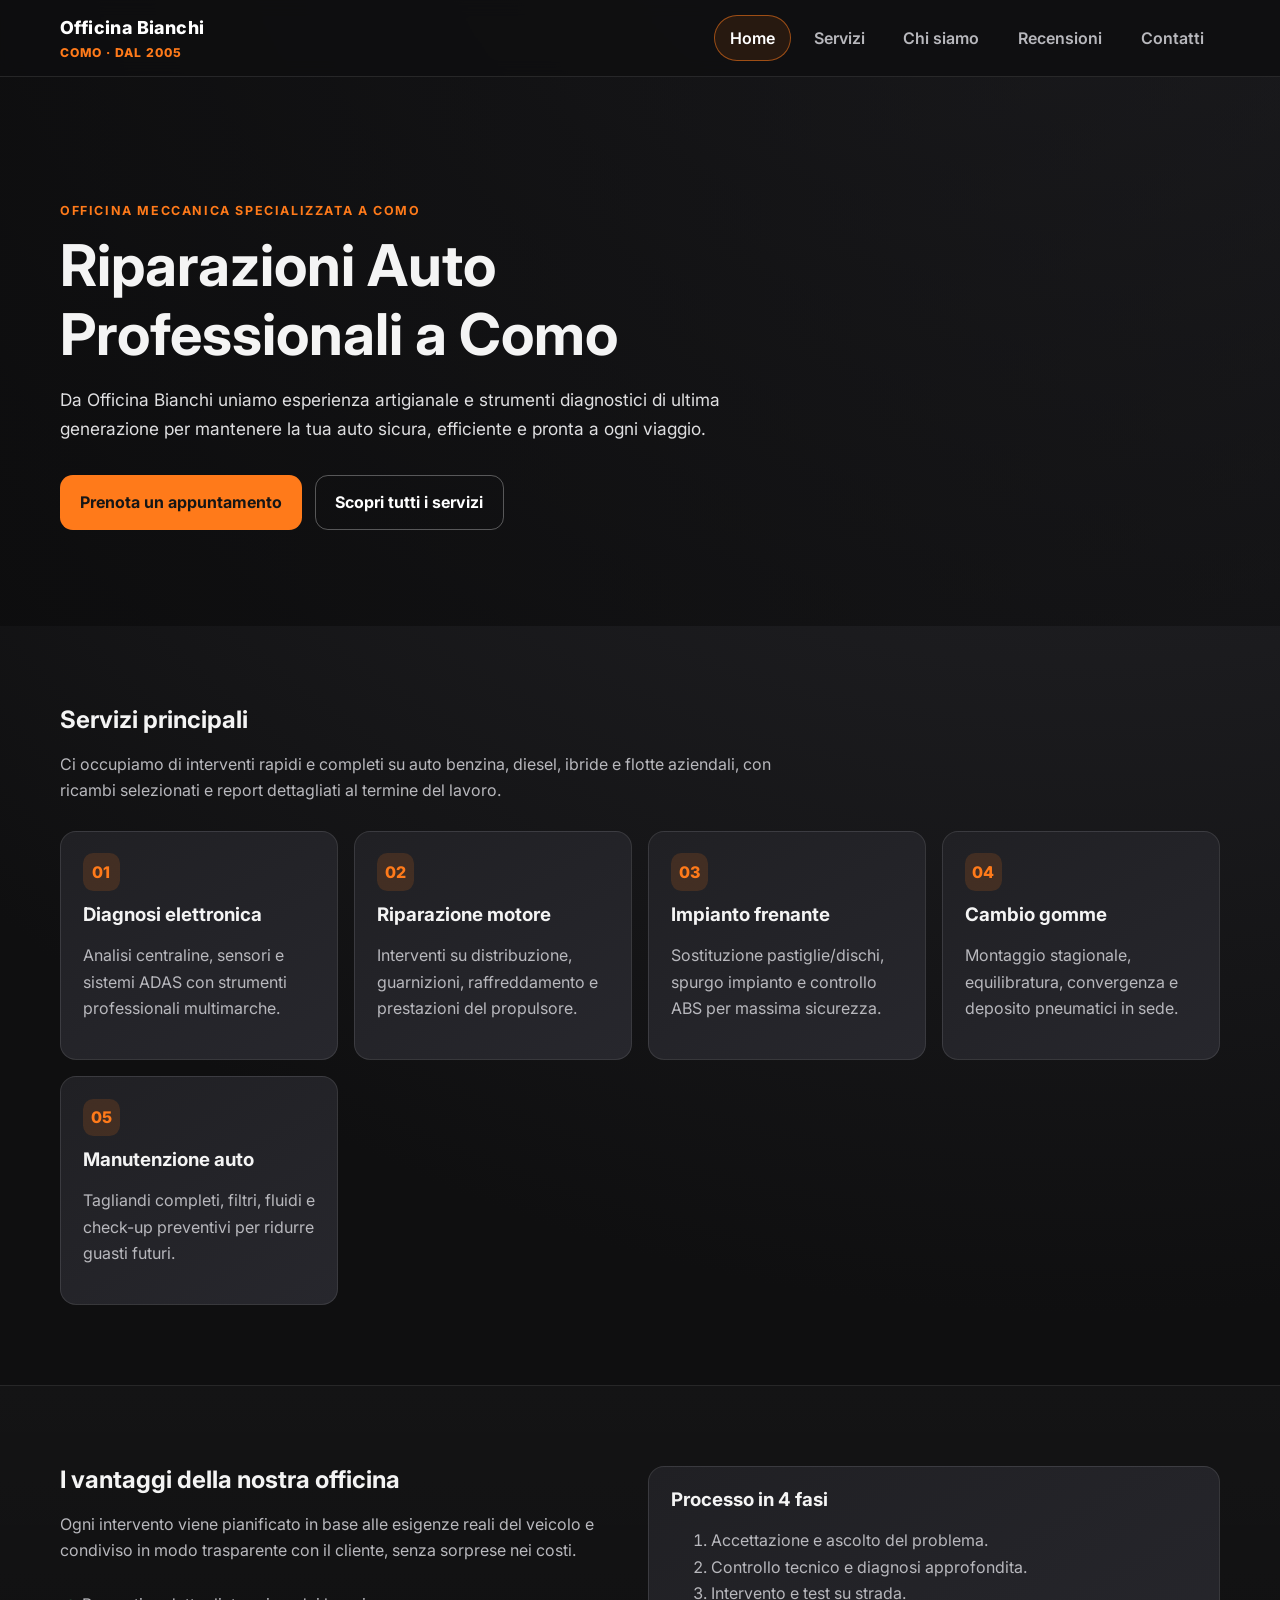
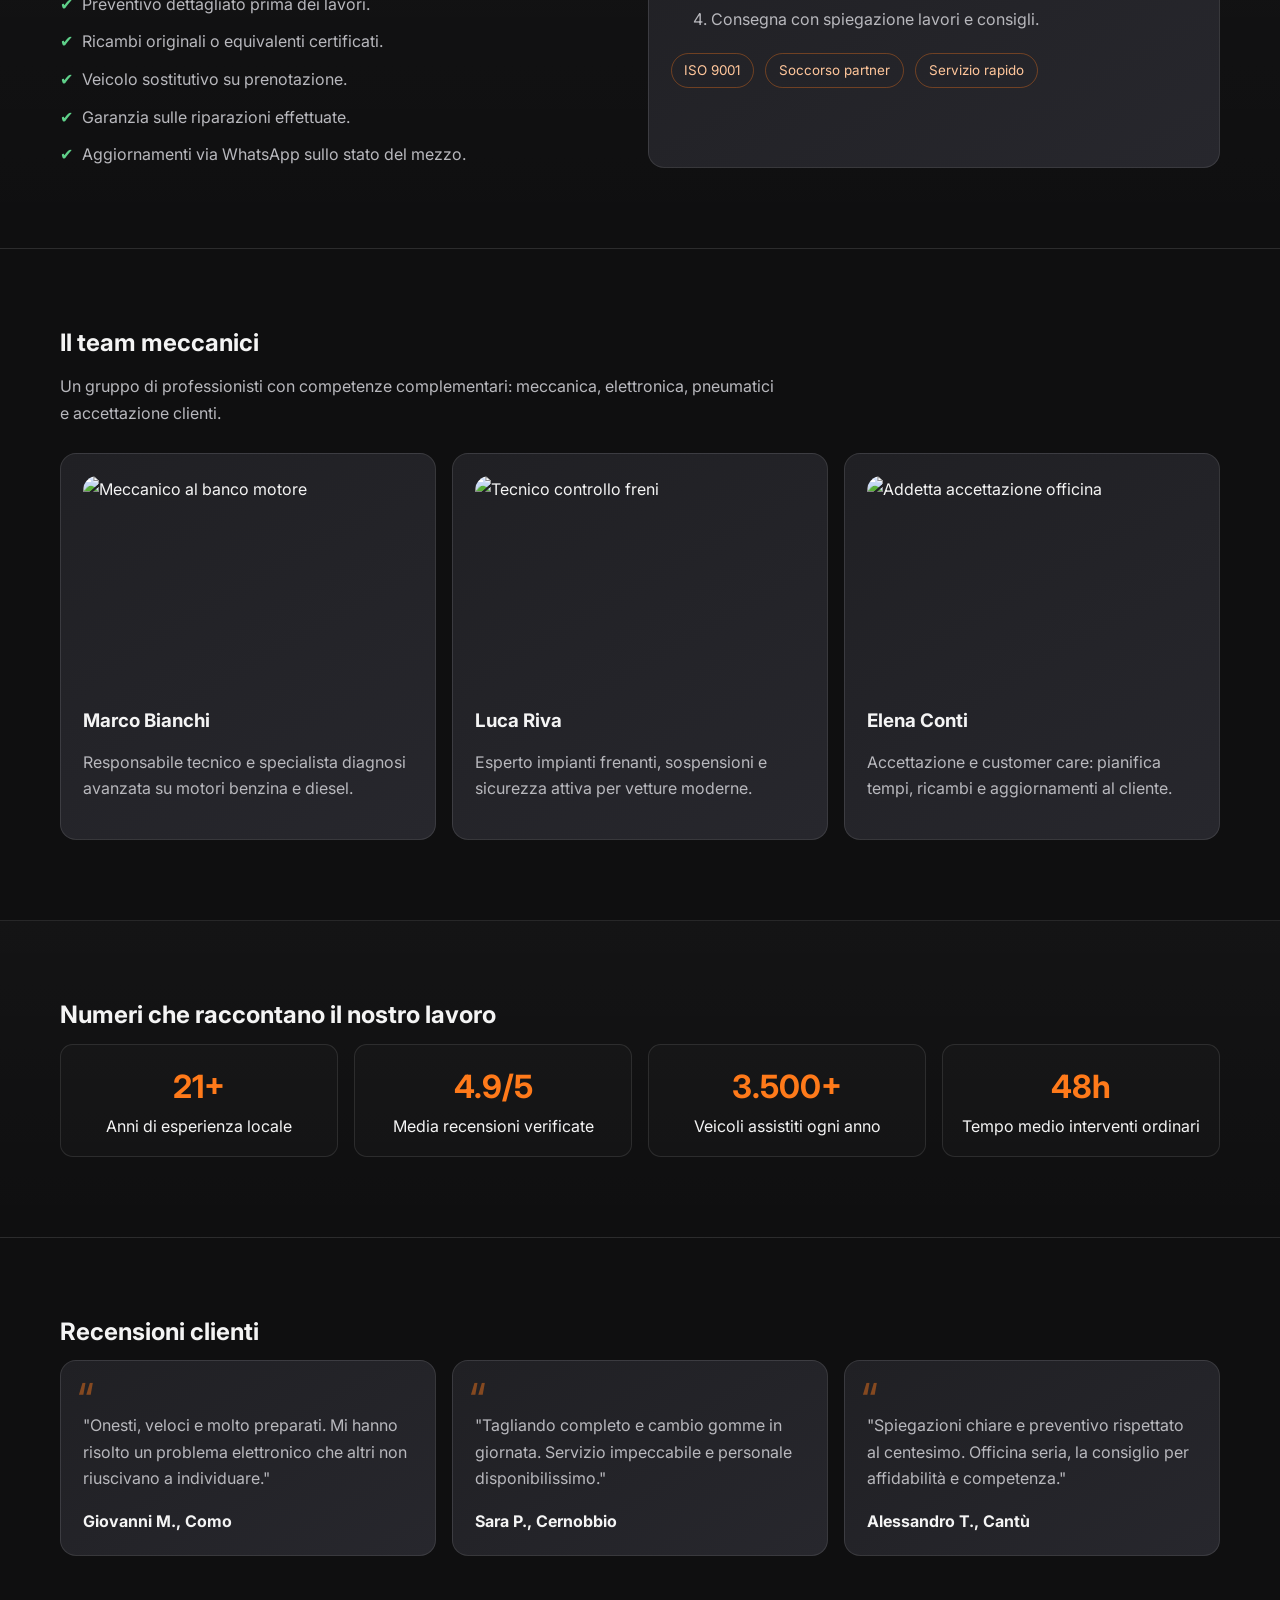
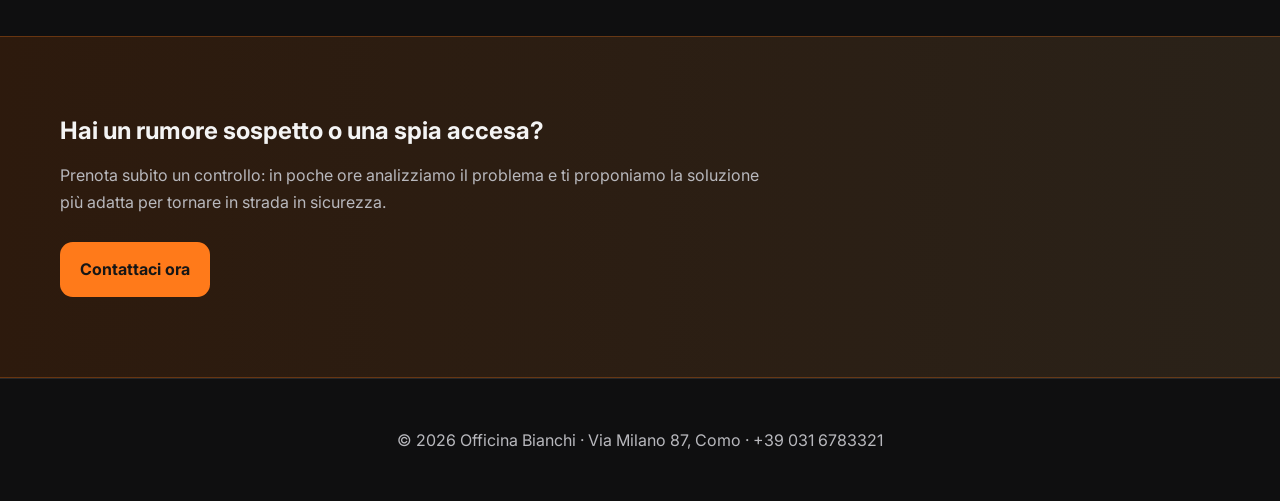
==== index.html @ da164c71 "Create complete multi-page website for Officina Bianchi" ====
<!doctype html>
<html lang="it">
  <head>
    <meta charset="UTF-8" />
    <meta name="viewport" content="width=device-width, initial-scale=1.0" />
    <title>Officina Bianchi | Riparazioni Auto Professionali a Como</title>
    <meta
      name="description"
      content="Officina Bianchi a Como: diagnosi elettronica, riparazione motore, impianto frenante, cambio gomme e manutenzione completa per la tua auto."
    />
    <link rel="preconnect" href="https://fonts.googleapis.com" />
    <link rel="preconnect" href="https://fonts.gstatic.com" crossorigin />
    <link
      href="https://fonts.googleapis.com/css2?family=Inter:wght@400;500;600;700;800&display=swap"
      rel="stylesheet"
    />
    <link rel="stylesheet" href="styles.css" />
  </head>
  <body>
    <header class="topbar">
      <div class="container nav">
        <a class="brand" href="index.html">Officina Bianchi <small>Como · Dal 2005</small></a>
        <button class="nav-toggle" aria-label="Apri menu" aria-expanded="false">☰</button>
        <nav class="nav-links" aria-label="Navigazione principale">
          <a class="active" href="index.html">Home</a>
          <a href="servizi.html">Servizi</a>
          <a href="chi-siamo.html">Chi siamo</a>
          <a href="recensioni.html">Recensioni</a>
          <a href="contatti.html">Contatti</a>
        </nav>
      </div>
    </header>

    <main>
      <section class="hero">
        <div class="container">
          <p class="eyebrow">Officina meccanica specializzata a Como</p>
          <h1>Riparazioni Auto Professionali a Como</h1>
          <p class="lead">
            Da Officina Bianchi uniamo esperienza artigianale e strumenti diagnostici di ultima
            generazione per mantenere la tua auto sicura, efficiente e pronta a ogni viaggio.
          </p>
          <div class="button-group">
            <a class="btn btn-primary" href="contatti.html">Prenota un appuntamento</a>
            <a class="btn btn-outline" href="servizi.html">Scopri tutti i servizi</a>
          </div>
        </div>
      </section>

      <section class="section container">
        <h2>Servizi principali</h2>
        <p class="section-intro">
          Ci occupiamo di interventi rapidi e completi su auto benzina, diesel, ibride e flotte
          aziendali, con ricambi selezionati e report dettagliati al termine del lavoro.
        </p>
        <div class="grid services-grid">
          <article class="card">
            <span class="icon">01</span>
            <h3>Diagnosi elettronica</h3>
            <p>Analisi centraline, sensori e sistemi ADAS con strumenti professionali multimarche.</p>
          </article>
          <article class="card">
            <span class="icon">02</span>
            <h3>Riparazione motore</h3>
            <p>Interventi su distribuzione, guarnizioni, raffreddamento e prestazioni del propulsore.</p>
          </article>
          <article class="card">
            <span class="icon">03</span>
            <h3>Impianto frenante</h3>
            <p>Sostituzione pastiglie/dischi, spurgo impianto e controllo ABS per massima sicurezza.</p>
          </article>
          <article class="card">
            <span class="icon">04</span>
            <h3>Cambio gomme</h3>
            <p>Montaggio stagionale, equilibratura, convergenza e deposito pneumatici in sede.</p>
          </article>
          <article class="card">
            <span class="icon">05</span>
            <h3>Manutenzione auto</h3>
            <p>Tagliandi completi, filtri, fluidi e check-up preventivi per ridurre guasti futuri.</p>
          </article>
        </div>
      </section>

      <section class="section alt">
        <div class="container grid benefits">
          <div>
            <h2>I vantaggi della nostra officina</h2>
            <p class="section-intro">
              Ogni intervento viene pianificato in base alle esigenze reali del veicolo e condiviso
              in modo trasparente con il cliente, senza sorprese nei costi.
            </p>
            <ul class="list-check">
              <li>Preventivo dettagliato prima dei lavori.</li>
              <li>Ricambi originali o equivalenti certificati.</li>
              <li>Veicolo sostitutivo su prenotazione.</li>
              <li>Garanzia sulle riparazioni effettuate.</li>
              <li>Aggiornamenti via WhatsApp sullo stato del mezzo.</li>
            </ul>
          </div>
          <article class="card">
            <h3>Processo in 4 fasi</h3>
            <ol>
              <li>Accettazione e ascolto del problema.</li>
              <li>Controllo tecnico e diagnosi approfondita.</li>
              <li>Intervento e test su strada.</li>
              <li>Consegna con spiegazione lavori e consigli.</li>
            </ol>
            <div class="badge-row">
              <span class="badge">ISO 9001</span>
              <span class="badge">Soccorso partner</span>
              <span class="badge">Servizio rapido</span>
            </div>
          </article>
        </div>
      </section>

      <section class="section container">
        <h2>Il team meccanici</h2>
        <p class="section-intro">
          Un gruppo di professionisti con competenze complementari: meccanica, elettronica,
          pneumatici e accettazione clienti.
        </p>
        <div class="grid team">
          <article class="card">
            <img src="https://images.unsplash.com/photo-1625047509168-a7026f36de04?auto=format&fit=crop&w=900&q=80" alt="Meccanico al banco motore" />
            <h3>Marco Bianchi</h3>
            <p>Responsabile tecnico e specialista diagnosi avanzata su motori benzina e diesel.</p>
          </article>
          <article class="card">
            <img src="https://images.unsplash.com/photo-1619642751034-765dfdf7c58e?auto=format&fit=crop&w=900&q=80" alt="Tecnico controllo freni" />
            <h3>Luca Riva</h3>
            <p>Esperto impianti frenanti, sospensioni e sicurezza attiva per vetture moderne.</p>
          </article>
          <article class="card">
            <img src="https://images.unsplash.com/photo-1530046339160-ce3e530c7d2f?auto=format&fit=crop&w=900&q=80" alt="Addetta accettazione officina" />
            <h3>Elena Conti</h3>
            <p>Accettazione e customer care: pianifica tempi, ricambi e aggiornamenti al cliente.</p>
          </article>
        </div>
      </section>

      <section class="section alt">
        <div class="container">
          <h2>Numeri che raccontano il nostro lavoro</h2>
          <div class="grid metric-grid">
            <div class="metric"><strong>21+</strong>Anni di esperienza locale</div>
            <div class="metric"><strong>4.9/5</strong>Media recensioni verificate</div>
            <div class="metric"><strong>3.500+</strong>Veicoli assistiti ogni anno</div>
            <div class="metric"><strong>48h</strong>Tempo medio interventi ordinari</div>
          </div>
        </div>
      </section>

      <section class="section container">
        <h2>Recensioni clienti</h2>
        <div class="grid cards-3">
          <article class="card testimonial">
            <p>
              "Onesti, veloci e molto preparati. Mi hanno risolto un problema elettronico che altri
              non riuscivano a individuare."
            </p>
            <strong>Giovanni M., Como</strong>
          </article>
          <article class="card testimonial">
            <p>
              "Tagliando completo e cambio gomme in giornata. Servizio impeccabile e personale
              disponibilissimo."
            </p>
            <strong>Sara P., Cernobbio</strong>
          </article>
          <article class="card testimonial">
            <p>
              "Spiegazioni chiare e preventivo rispettato al centesimo. Officina seria, la consiglio
              per affidabilità e competenza."
            </p>
            <strong>Alessandro T., Cantù</strong>
          </article>
        </div>
      </section>

      <section class="section cta">
        <div class="container">
          <h2>Hai un rumore sospetto o una spia accesa?</h2>
          <p class="section-intro">
            Prenota subito un controllo: in poche ore analizziamo il problema e ti proponiamo la
            soluzione più adatta per tornare in strada in sicurezza.
          </p>
          <a class="btn btn-primary" href="contatti.html">Contattaci ora</a>
        </div>
      </section>
    </main>

    <footer class="footer">
      <div class="container">
        <p>© <span id="year"></span> Officina Bianchi · Via Milano 87, Como · +39 031 6783321</p>
      </div>
    </footer>

    <script src="script.js"></script>
  </body>
</html>
---- styles.css ----
:root {
  --bg: #0f0f10;
  --bg-soft: #1a1a1d;
  --panel: #202024;
  --panel-2: #27272d;
  --text: #f4f4f4;
  --muted: #b8b8bd;
  --accent: #ff7a1a;
  --accent-dark: #d65f08;
  --border: rgba(255, 255, 255, 0.1);
  --success: #5fd18a;
}

* {
  box-sizing: border-box;
}

html {
  scroll-behavior: smooth;
}

body {
  margin: 0;
  font-family: 'Inter', system-ui, -apple-system, BlinkMacSystemFont, 'Segoe UI', sans-serif;
  background: radial-gradient(circle at 85% -10%, #2e2e34 0%, var(--bg) 40%);
  color: var(--text);
  line-height: 1.65;
}

img {
  max-width: 100%;
  display: block;
}

.container {
  width: min(1160px, 92%);
  margin: 0 auto;
}

.topbar {
  border-bottom: 1px solid var(--border);
  background: rgba(12, 12, 13, 0.85);
  backdrop-filter: blur(8px);
  position: sticky;
  top: 0;
  z-index: 20;
}

.nav {
  min-height: 76px;
  display: flex;
  align-items: center;
  justify-content: space-between;
  gap: 1rem;
}

.brand {
  color: #fff;
  text-decoration: none;
  font-weight: 800;
  font-size: 1.12rem;
  letter-spacing: 0.4px;
}

.brand small {
  color: var(--accent);
  font-size: 0.76rem;
  display: block;
  letter-spacing: 1px;
  text-transform: uppercase;
}

.nav-links {
  display: flex;
  gap: 0.4rem;
  align-items: center;
}

.nav-links a {
  color: var(--muted);
  text-decoration: none;
  font-weight: 600;
  padding: 0.55rem 0.95rem;
  border-radius: 999px;
  border: 1px solid transparent;
  transition: 0.25s ease;
}

.nav-links a:hover,
.nav-links a.active {
  border-color: rgba(255, 122, 26, 0.55);
  color: #fff;
  background: rgba(255, 122, 26, 0.1);
}

.nav-toggle {
  display: none;
  background: transparent;
  border: 1px solid var(--border);
  color: #fff;
  border-radius: 0.5rem;
  padding: 0.45rem 0.65rem;
}

.hero {
  position: relative;
  padding: 7rem 0 6rem;
  background-image: linear-gradient(90deg, rgba(12, 12, 13, 0.8), rgba(12, 12, 13, 0.5)),
    url('https://images.unsplash.com/photo-1487754180451-c456f719a1fc?auto=format&fit=crop&w=1600&q=80');
  background-size: cover;
  background-position: center;
}

.eyebrow {
  color: var(--accent);
  text-transform: uppercase;
  letter-spacing: 1.6px;
  font-size: 0.78rem;
  font-weight: 700;
  margin-bottom: 0.55rem;
}

h1,
h2,
h3 {
  margin: 0 0 0.85rem;
  line-height: 1.2;
}

h1 {
  font-size: clamp(2rem, 5vw, 3.6rem);
  max-width: 18ch;
}

.lead {
  max-width: 60ch;
  color: #dfdfe1;
  font-size: 1.08rem;
}

.button-group {
  margin-top: 2rem;
  display: flex;
  flex-wrap: wrap;
  gap: 0.8rem;
}

.btn {
  display: inline-flex;
  align-items: center;
  justify-content: center;
  gap: 0.45rem;
  border-radius: 0.8rem;
  border: 1px solid transparent;
  text-decoration: none;
  font-weight: 700;
  padding: 0.82rem 1.2rem;
  transition: 0.2s ease;
  cursor: pointer;
}

.btn-primary {
  background: var(--accent);
  color: #161616;
}

.btn-primary:hover {
  background: #ff8d3e;
  transform: translateY(-2px);
}

.btn-outline {
  border-color: rgba(255, 255, 255, 0.3);
  color: #fff;
}

.btn-outline:hover {
  border-color: rgba(255, 122, 26, 0.7);
  background: rgba(255, 122, 26, 0.08);
}

.section {
  padding: 5rem 0;
}

.section.alt {
  background: linear-gradient(180deg, rgba(255, 255, 255, 0.02), transparent);
  border-top: 1px solid var(--border);
  border-bottom: 1px solid var(--border);
}

.section-intro {
  color: var(--muted);
  max-width: 72ch;
  margin-bottom: 1.7rem;
}

.grid {
  display: grid;
  gap: 1rem;
}

.services-grid,
.cards-3 {
  grid-template-columns: repeat(auto-fit, minmax(230px, 1fr));
}

.card {
  background: linear-gradient(150deg, var(--panel), var(--panel-2));
  border: 1px solid var(--border);
  border-radius: 1rem;
  padding: 1.35rem;
  transition: transform 0.25s ease, border-color 0.25s ease, box-shadow 0.25s ease;
}

.card:hover {
  transform: translateY(-6px);
  border-color: rgba(255, 122, 26, 0.55);
  box-shadow: 0 14px 35px rgba(0, 0, 0, 0.35);
}

.card p,
li,
.timeline p {
  color: var(--muted);
}

.icon {
  width: 2.35rem;
  height: 2.35rem;
  border-radius: 0.65rem;
  background: rgba(255, 122, 26, 0.15);
  display: inline-flex;
  align-items: center;
  justify-content: center;
  color: var(--accent);
  font-weight: 800;
  margin-bottom: 0.8rem;
}

.benefits {
  grid-template-columns: repeat(auto-fit, minmax(300px, 1fr));
}

.list-check {
  list-style: none;
  margin: 0;
  padding: 0;
  display: grid;
  gap: 0.7rem;
}

.list-check li::before {
  content: '✔';
  color: var(--success);
  margin-right: 0.55rem;
}

.team {
  grid-template-columns: repeat(auto-fit, minmax(250px, 1fr));
}

.team img {
  border-radius: 0.9rem;
  height: 220px;
  object-fit: cover;
  margin-bottom: 0.9rem;
}

.metric-grid {
  grid-template-columns: repeat(auto-fit, minmax(180px, 1fr));
  text-align: center;
}

.metric {
  background: rgba(255, 255, 255, 0.02);
  border: 1px solid var(--border);
  border-radius: 0.8rem;
  padding: 1rem;
}

.metric strong {
  display: block;
  font-size: 2rem;
  color: var(--accent);
}

.testimonial {
  position: relative;
  padding-top: 2.2rem;
}

.testimonial::before {
  content: '“';
  position: absolute;
  top: 0;
  left: 1rem;
  font-size: 3.1rem;
  color: rgba(255, 122, 26, 0.45);
}

.badge-row {
  display: flex;
  flex-wrap: wrap;
  gap: 0.7rem;
  margin-top: 1.25rem;
}

.badge {
  border-radius: 999px;
  border: 1px solid rgba(255, 122, 26, 0.35);
  color: #ffc69b;
  padding: 0.35rem 0.8rem;
  font-size: 0.84rem;
}

.timeline {
  border-left: 2px solid rgba(255, 122, 26, 0.45);
  padding-left: 1rem;
  display: grid;
  gap: 1.1rem;
}

.timeline strong {
  color: #fff;
}

.contact-panel {
  display: grid;
  gap: 1.3rem;
  grid-template-columns: 1fr 1fr;
}

.contact-box,
.form-box {
  background: linear-gradient(150deg, var(--panel), #1d1d22);
  border: 1px solid var(--border);
  border-radius: 1rem;
  padding: 1.3rem;
}

.hours {
  width: 100%;
  border-collapse: collapse;
}

.hours td {
  padding: 0.55rem 0;
  border-bottom: 1px dashed rgba(255, 255, 255, 0.09);
  color: var(--muted);
}

.hours td:last-child {
  text-align: right;
  color: #fff;
}

.form {
  display: grid;
  gap: 0.7rem;
}

label {
  font-weight: 600;
}

input,
textarea,
select {
  background: #151519;
  color: #fff;
  border: 1px solid rgba(255, 255, 255, 0.16);
  border-radius: 0.65rem;
  padding: 0.78rem;
  font: inherit;
}

input:focus,
textarea:focus,
select:focus {
  outline: 2px solid rgba(255, 122, 26, 0.45);
  border-color: transparent;
}

.map-placeholder {
  border: 1px dashed rgba(255, 255, 255, 0.25);
  border-radius: 0.8rem;
  min-height: 180px;
  display: grid;
  place-items: center;
  color: var(--muted);
  margin-top: 1rem;
}

.cta {
  background: linear-gradient(90deg, #2d1a0d, #2a2219);
  border-top: 1px solid rgba(255, 122, 26, 0.28);
  border-bottom: 1px solid rgba(255, 122, 26, 0.28);
}

.footer {
  padding: 2rem 0;
  border-top: 1px solid var(--border);
  color: var(--muted);
  text-align: center;
}

@media (max-width: 880px) {
  .contact-panel {
    grid-template-columns: 1fr;
  }

  .nav-toggle {
    display: inline-flex;
  }

  .nav-links {
    display: none;
    width: 100%;
    flex-direction: column;
    align-items: stretch;
    padding-bottom: 0.9rem;
  }

  .nav-links.open {
    display: flex;
  }

  .nav {
    flex-wrap: wrap;
  }
}
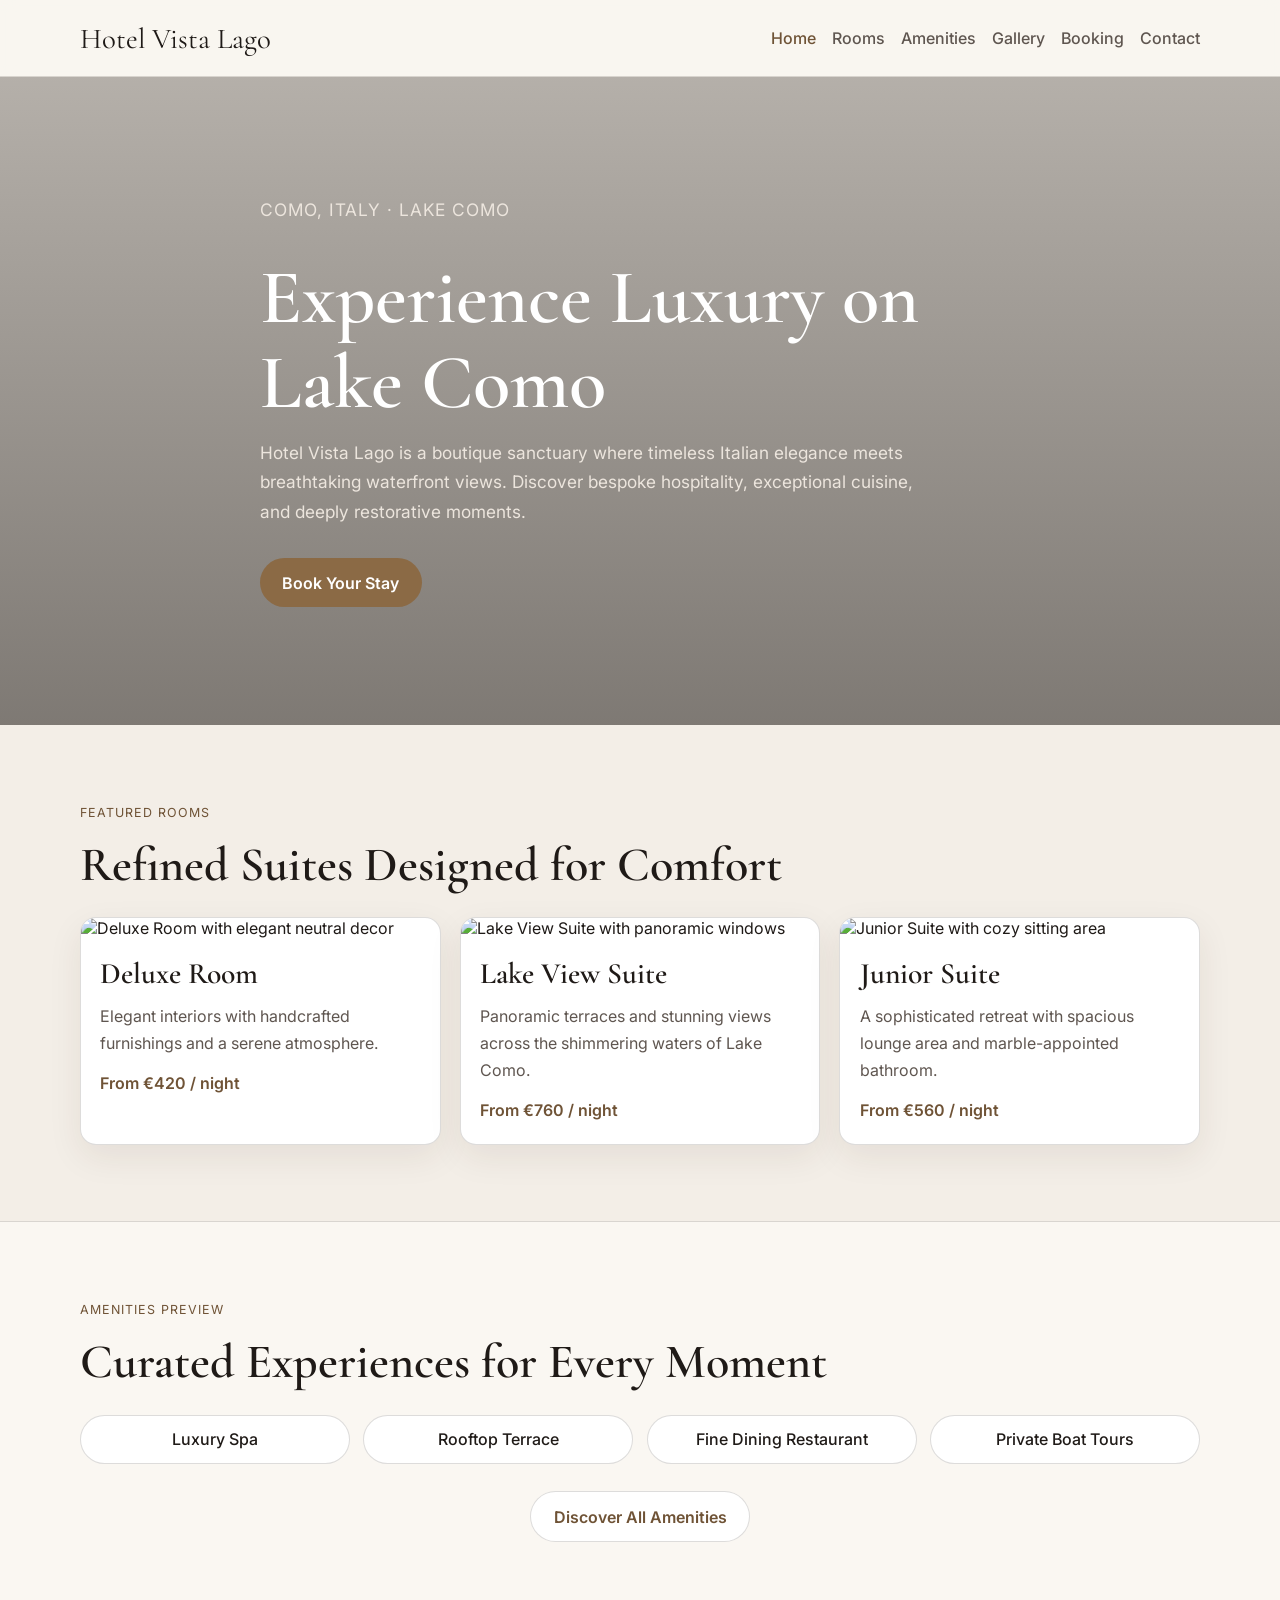
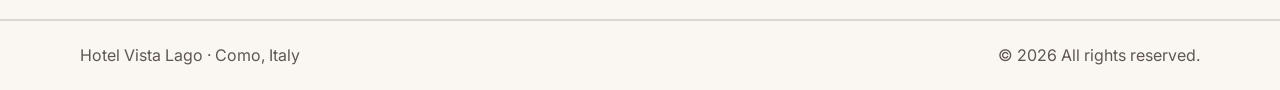
==== commit 39a38395: "Create luxury boutique hotel multi-page website" ====
--- a/index.html
+++ b/index.html
@@ -1,199 +1,108 @@
 <!doctype html>
-<html lang="it">
+<html lang="en">
   <head>
     <meta charset="UTF-8" />
     <meta name="viewport" content="width=device-width, initial-scale=1.0" />
-    <title>Officina Bianchi | Riparazioni Auto Professionali a Como</title>
+    <title>Hotel Vista Lago | Luxury Boutique Hotel in Lake Como</title>
     <meta
       name="description"
-      content="Officina Bianchi a Como: diagnosi elettronica, riparazione motore, impianto frenante, cambio gomme e manutenzione completa per la tua auto."
+      content="Hotel Vista Lago is a luxury boutique hotel in Como, Italy, offering elegant suites, curated amenities, and unforgettable Lake Como views."
     />
     <link rel="preconnect" href="https://fonts.googleapis.com" />
     <link rel="preconnect" href="https://fonts.gstatic.com" crossorigin />
     <link
-      href="https://fonts.googleapis.com/css2?family=Inter:wght@400;500;600;700;800&display=swap"
+      href="https://fonts.googleapis.com/css2?family=Cormorant+Garamond:wght@500;600;700&family=Inter:wght@300;400;500;600&display=swap"
       rel="stylesheet"
     />
     <link rel="stylesheet" href="styles.css" />
   </head>
   <body>
-    <header class="topbar">
-      <div class="container nav">
-        <a class="brand" href="index.html">Officina Bianchi <small>Como · Dal 2005</small></a>
-        <button class="nav-toggle" aria-label="Apri menu" aria-expanded="false">☰</button>
-        <nav class="nav-links" aria-label="Navigazione principale">
-          <a class="active" href="index.html">Home</a>
-          <a href="servizi.html">Servizi</a>
-          <a href="chi-siamo.html">Chi siamo</a>
-          <a href="recensioni.html">Recensioni</a>
-          <a href="contatti.html">Contatti</a>
+    <header class="site-header">
+      <div class="container nav-wrap">
+        <a class="brand" href="index.html">Hotel Vista Lago</a>
+        <nav aria-label="Primary navigation">
+          <ul class="nav-links">
+            <li><a class="active" href="index.html">Home</a></li>
+            <li><a href="rooms.html">Rooms</a></li>
+            <li><a href="amenities.html">Amenities</a></li>
+            <li><a href="gallery.html">Gallery</a></li>
+            <li><a href="booking.html">Booking</a></li>
+            <li><a href="contact.html">Contact</a></li>
+          </ul>
         </nav>
       </div>
     </header>
 
     <main>
-      <section class="hero">
-        <div class="container">
-          <p class="eyebrow">Officina meccanica specializzata a Como</p>
-          <h1>Riparazioni Auto Professionali a Como</h1>
-          <p class="lead">
-            Da Officina Bianchi uniamo esperienza artigianale e strumenti diagnostici di ultima
-            generazione per mantenere la tua auto sicura, efficiente e pronta a ogni viaggio.
+      <section class="hero" style="--hero-image: url('https://images.unsplash.com/photo-1505764706515-aa95265c5abc?auto=format&fit=crop&w=1800&q=80')">
+        <div class="overlay"></div>
+        <div class="hero-content container animate-on-scroll">
+          <p class="eyebrow">Como, Italy · Lake Como</p>
+          <h1>Experience Luxury on Lake Como</h1>
+          <p>
+            Hotel Vista Lago is a boutique sanctuary where timeless Italian elegance meets breathtaking waterfront views.
+            Discover bespoke hospitality, exceptional cuisine, and deeply restorative moments.
           </p>
-          <div class="button-group">
-            <a class="btn btn-primary" href="contatti.html">Prenota un appuntamento</a>
-            <a class="btn btn-outline" href="servizi.html">Scopri tutti i servizi</a>
-          </div>
+          <a class="btn" href="booking.html">Book Your Stay</a>
         </div>
       </section>
 
-      <section class="section container">
-        <h2>Servizi principali</h2>
-        <p class="section-intro">
-          Ci occupiamo di interventi rapidi e completi su auto benzina, diesel, ibride e flotte
-          aziendali, con ricambi selezionati e report dettagliati al termine del lavoro.
-        </p>
-        <div class="grid services-grid">
+      <section class="section container animate-on-scroll">
+        <div class="section-heading">
+          <p class="eyebrow">Featured Rooms</p>
+          <h2>Refined Suites Designed for Comfort</h2>
+        </div>
+        <div class="card-grid">
           <article class="card">
-            <span class="icon">01</span>
-            <h3>Diagnosi elettronica</h3>
-            <p>Analisi centraline, sensori e sistemi ADAS con strumenti professionali multimarche.</p>
+            <img src="https://images.unsplash.com/photo-1618773928121-c32242e63f39?auto=format&fit=crop&w=1000&q=80" alt="Deluxe Room with elegant neutral decor" />
+            <div class="card-body">
+              <h3>Deluxe Room</h3>
+              <p>Elegant interiors with handcrafted furnishings and a serene atmosphere.</p>
+              <p class="price">From €420 / night</p>
+            </div>
           </article>
           <article class="card">
-            <span class="icon">02</span>
-            <h3>Riparazione motore</h3>
-            <p>Interventi su distribuzione, guarnizioni, raffreddamento e prestazioni del propulsore.</p>
+            <img src="https://images.unsplash.com/photo-1582719478250-c89cae4dc85b?auto=format&fit=crop&w=1000&q=80" alt="Lake View Suite with panoramic windows" />
+            <div class="card-body">
+              <h3>Lake View Suite</h3>
+              <p>Panoramic terraces and stunning views across the shimmering waters of Lake Como.</p>
+              <p class="price">From €760 / night</p>
+            </div>
           </article>
           <article class="card">
-            <span class="icon">03</span>
-            <h3>Impianto frenante</h3>
-            <p>Sostituzione pastiglie/dischi, spurgo impianto e controllo ABS per massima sicurezza.</p>
-          </article>
-          <article class="card">
-            <span class="icon">04</span>
-            <h3>Cambio gomme</h3>
-            <p>Montaggio stagionale, equilibratura, convergenza e deposito pneumatici in sede.</p>
-          </article>
-          <article class="card">
-            <span class="icon">05</span>
-            <h3>Manutenzione auto</h3>
-            <p>Tagliandi completi, filtri, fluidi e check-up preventivi per ridurre guasti futuri.</p>
-          </article>
-        </div>
-      </section>
-
-      <section class="section alt">
-        <div class="container grid benefits">
-          <div>
-            <h2>I vantaggi della nostra officina</h2>
-            <p class="section-intro">
-              Ogni intervento viene pianificato in base alle esigenze reali del veicolo e condiviso
-              in modo trasparente con il cliente, senza sorprese nei costi.
-            </p>
-            <ul class="list-check">
-              <li>Preventivo dettagliato prima dei lavori.</li>
-              <li>Ricambi originali o equivalenti certificati.</li>
-              <li>Veicolo sostitutivo su prenotazione.</li>
-              <li>Garanzia sulle riparazioni effettuate.</li>
-              <li>Aggiornamenti via WhatsApp sullo stato del mezzo.</li>
-            </ul>
-          </div>
-          <article class="card">
-            <h3>Processo in 4 fasi</h3>
-            <ol>
-              <li>Accettazione e ascolto del problema.</li>
-              <li>Controllo tecnico e diagnosi approfondita.</li>
-              <li>Intervento e test su strada.</li>
-              <li>Consegna con spiegazione lavori e consigli.</li>
-            </ol>
-            <div class="badge-row">
-              <span class="badge">ISO 9001</span>
-              <span class="badge">Soccorso partner</span>
-              <span class="badge">Servizio rapido</span>
+            <img src="https://images.unsplash.com/photo-1578683010236-d716f9a3f461?auto=format&fit=crop&w=1000&q=80" alt="Junior Suite with cozy sitting area" />
+            <div class="card-body">
+              <h3>Junior Suite</h3>
+              <p>A sophisticated retreat with spacious lounge area and marble-appointed bathroom.</p>
+              <p class="price">From €560 / night</p>
             </div>
           </article>
         </div>
       </section>
 
-      <section class="section container">
-        <h2>Il team meccanici</h2>
-        <p class="section-intro">
-          Un gruppo di professionisti con competenze complementari: meccanica, elettronica,
-          pneumatici e accettazione clienti.
-        </p>
-        <div class="grid team">
-          <article class="card">
-            <img src="https://images.unsplash.com/photo-1625047509168-a7026f36de04?auto=format&fit=crop&w=900&q=80" alt="Meccanico al banco motore" />
-            <h3>Marco Bianchi</h3>
-            <p>Responsabile tecnico e specialista diagnosi avanzata su motori benzina e diesel.</p>
-          </article>
-          <article class="card">
-            <img src="https://images.unsplash.com/photo-1619642751034-765dfdf7c58e?auto=format&fit=crop&w=900&q=80" alt="Tecnico controllo freni" />
-            <h3>Luca Riva</h3>
-            <p>Esperto impianti frenanti, sospensioni e sicurezza attiva per vetture moderne.</p>
-          </article>
-          <article class="card">
-            <img src="https://images.unsplash.com/photo-1530046339160-ce3e530c7d2f?auto=format&fit=crop&w=900&q=80" alt="Addetta accettazione officina" />
-            <h3>Elena Conti</h3>
-            <p>Accettazione e customer care: pianifica tempi, ricambi e aggiornamenti al cliente.</p>
-          </article>
-        </div>
-      </section>
-
-      <section class="section alt">
+      <section class="section section-soft animate-on-scroll">
         <div class="container">
-          <h2>Numeri che raccontano il nostro lavoro</h2>
-          <div class="grid metric-grid">
-            <div class="metric"><strong>21+</strong>Anni di esperienza locale</div>
-            <div class="metric"><strong>4.9/5</strong>Media recensioni verificate</div>
-            <div class="metric"><strong>3.500+</strong>Veicoli assistiti ogni anno</div>
-            <div class="metric"><strong>48h</strong>Tempo medio interventi ordinari</div>
+          <div class="section-heading">
+            <p class="eyebrow">Amenities Preview</p>
+            <h2>Curated Experiences for Every Moment</h2>
           </div>
-        </div>
-      </section>
-
-      <section class="section container">
-        <h2>Recensioni clienti</h2>
-        <div class="grid cards-3">
-          <article class="card testimonial">
-            <p>
-              "Onesti, veloci e molto preparati. Mi hanno risolto un problema elettronico che altri
-              non riuscivano a individuare."
-            </p>
-            <strong>Giovanni M., Como</strong>
-          </article>
-          <article class="card testimonial">
-            <p>
-              "Tagliando completo e cambio gomme in giornata. Servizio impeccabile e personale
-              disponibilissimo."
-            </p>
-            <strong>Sara P., Cernobbio</strong>
-          </article>
-          <article class="card testimonial">
-            <p>
-              "Spiegazioni chiare e preventivo rispettato al centesimo. Officina seria, la consiglio
-              per affidabilità e competenza."
-            </p>
-            <strong>Alessandro T., Cantù</strong>
-          </article>
-        </div>
-      </section>
-
-      <section class="section cta">
-        <div class="container">
-          <h2>Hai un rumore sospetto o una spia accesa?</h2>
-          <p class="section-intro">
-            Prenota subito un controllo: in poche ore analizziamo il problema e ti proponiamo la
-            soluzione più adatta per tornare in strada in sicurezza.
-          </p>
-          <a class="btn btn-primary" href="contatti.html">Contattaci ora</a>
+          <div class="amenities-grid">
+            <div class="amenity-pill">Luxury Spa</div>
+            <div class="amenity-pill">Rooftop Terrace</div>
+            <div class="amenity-pill">Fine Dining Restaurant</div>
+            <div class="amenity-pill">Private Boat Tours</div>
+          </div>
+          <div class="centered-action">
+            <a class="btn btn-secondary" href="amenities.html">Discover All Amenities</a>
+          </div>
         </div>
       </section>
     </main>
 
-    <footer class="footer">
-      <div class="container">
-        <p>© <span id="year"></span> Officina Bianchi · Via Milano 87, Como · +39 031 6783321</p>
+    <footer class="site-footer">
+      <div class="container footer-wrap">
+        <p>Hotel Vista Lago · Como, Italy</p>
+        <p>© <span id="year"></span> All rights reserved.</p>
       </div>
     </footer>
 
--- a/styles.css
+++ b/styles.css
@@ -1,14 +1,11 @@
 :root {
-  --bg: #0f0f10;
-  --bg-soft: #1a1a1d;
-  --panel: #202024;
-  --panel-2: #27272d;
-  --text: #f4f4f4;
-  --muted: #b8b8bd;
-  --accent: #ff7a1a;
-  --accent-dark: #d65f08;
-  --border: rgba(255, 255, 255, 0.1);
-  --success: #5fd18a;
+  --bg: #f3eee7;
+  --surface: #faf7f2;
+  --text: #1f1a17;
+  --muted: #5f5650;
+  --accent: #8b6a45;
+  --accent-dark: #6f5336;
+  --line: rgba(47, 38, 33, 0.16);
 }
 
 * {
@@ -21,412 +18,327 @@
 
 body {
   margin: 0;
-  font-family: 'Inter', system-ui, -apple-system, BlinkMacSystemFont, 'Segoe UI', sans-serif;
-  background: radial-gradient(circle at 85% -10%, #2e2e34 0%, var(--bg) 40%);
-  color: var(--text);
-  line-height: 1.65;
+  font-family: 'Inter', sans-serif;
+  color: var(--text);
+  background: var(--bg);
+}
+
+h1,
+h2,
+h3 {
+  font-family: 'Cormorant Garamond', serif;
+  font-weight: 600;
+  margin: 0 0 0.8rem;
+  line-height: 1.1;
+}
+
+p {
+  margin: 0;
+  color: var(--muted);
+  line-height: 1.7;
 }
 
 img {
-  max-width: 100%;
+  width: 100%;
   display: block;
 }
 
 .container {
-  width: min(1160px, 92%);
+  width: min(1120px, 92%);
   margin: 0 auto;
 }
 
-.topbar {
-  border-bottom: 1px solid var(--border);
-  background: rgba(12, 12, 13, 0.85);
-  backdrop-filter: blur(8px);
+.site-header {
   position: sticky;
   top: 0;
   z-index: 20;
-}
-
-.nav {
+  backdrop-filter: blur(8px);
+  background: rgba(250, 247, 242, 0.86);
+  border-bottom: 1px solid var(--line);
+}
+
+.nav-wrap {
   min-height: 76px;
   display: flex;
+  justify-content: space-between;
   align-items: center;
-  justify-content: space-between;
   gap: 1rem;
 }
 
 .brand {
+  font-family: 'Cormorant Garamond', serif;
+  font-size: 1.8rem;
+  color: var(--text);
+  text-decoration: none;
+}
+
+.nav-links {
+  display: flex;
+  list-style: none;
+  gap: 1rem;
+  margin: 0;
+  padding: 0;
+  flex-wrap: wrap;
+}
+
+.nav-links a {
+  text-decoration: none;
+  color: var(--muted);
+  font-weight: 500;
+  transition: color 0.25s ease;
+}
+
+.nav-links a:hover,
+.nav-links a.active {
+  color: var(--accent-dark);
+}
+
+.hero,
+.sub-hero {
+  position: relative;
+  min-height: 72vh;
+  display: grid;
+  align-items: center;
+  background-image: var(--hero-image);
+  background-size: cover;
+  background-position: center;
+}
+
+.sub-hero {
+  min-height: 46vh;
+}
+
+.overlay {
+  position: absolute;
+  inset: 0;
+  background: linear-gradient(rgba(19, 14, 10, 0.28), rgba(19, 14, 10, 0.52));
+}
+
+.hero-content,
+.sub-hero .container {
+  position: relative;
+  z-index: 1;
+  color: #fff;
+}
+
+.hero-content {
+  max-width: 760px;
+}
+
+.eyebrow {
+  color: rgba(255, 255, 255, 0.9);
+  text-transform: uppercase;
+  letter-spacing: 1px;
+  font-size: 0.78rem;
+  margin-bottom: 1rem;
+}
+
+.hero h1,
+.sub-hero h1 {
+  color: #fff;
+  font-size: clamp(2.5rem, 6vw, 4.8rem);
+}
+
+.hero p {
+  max-width: 62ch;
+  color: #ece5dd;
+  font-size: 1.08rem;
+  margin-bottom: 2rem;
+}
+
+.section {
+  padding: 4.8rem 0;
+}
+
+.section-soft {
+  background: var(--surface);
+  border-top: 1px solid var(--line);
+  border-bottom: 1px solid var(--line);
+}
+
+.section-heading {
+  margin-bottom: 1.6rem;
+}
+
+.section-heading .eyebrow {
+  color: var(--accent-dark);
+}
+
+.section-heading h2 {
+  font-size: clamp(2rem, 4vw, 3rem);
+}
+
+.card-grid,
+.gallery-grid {
+  display: grid;
+  gap: 1.2rem;
+  grid-template-columns: repeat(auto-fit, minmax(240px, 1fr));
+}
+
+.card,
+.room-card,
+.booking-form {
+  background: #fff;
+  border: 1px solid var(--line);
+  border-radius: 16px;
+  overflow: hidden;
+  box-shadow: 0 12px 34px rgba(63, 42, 20, 0.08);
+}
+
+.card-body {
+  padding: 1.2rem;
+}
+
+.card h3,
+.room-card h2 {
+  font-size: 1.85rem;
+}
+
+.price {
+  margin-top: 0.8rem;
+  color: var(--accent-dark);
+  font-weight: 600;
+}
+
+.amenities-grid {
+  display: grid;
+  grid-template-columns: repeat(auto-fit, minmax(180px, 1fr));
+  gap: 0.85rem;
+}
+
+.amenity-pill {
+  background: #fff;
+  border: 1px solid var(--line);
+  border-radius: 999px;
+  padding: 0.85rem 1rem;
+  text-align: center;
+  color: var(--text);
+  font-weight: 500;
+}
+
+.centered-action {
+  text-align: center;
+  margin-top: 1.7rem;
+}
+
+.btn {
+  display: inline-block;
+  background: var(--accent);
   color: #fff;
   text-decoration: none;
-  font-weight: 800;
-  font-size: 1.12rem;
-  letter-spacing: 0.4px;
-}
-
-.brand small {
-  color: var(--accent);
-  font-size: 0.76rem;
-  display: block;
-  letter-spacing: 1px;
-  text-transform: uppercase;
-}
-
-.nav-links {
+  border: none;
+  border-radius: 999px;
+  padding: 0.9rem 1.4rem;
+  font-weight: 600;
+  cursor: pointer;
+}
+
+.btn:hover {
+  background: var(--accent-dark);
+}
+
+.btn-secondary {
+  background: #fff;
+  color: var(--accent-dark);
+  border: 1px solid var(--line);
+}
+
+.stacked-cards {
+  display: grid;
+  gap: 1.1rem;
+}
+
+.room-card {
+  padding: 1.4rem;
+}
+
+.gallery-grid img {
+  border-radius: 12px;
+  aspect-ratio: 4 / 3;
+  object-fit: cover;
+}
+
+.booking-form {
+  padding: 1.4rem;
+  display: grid;
+  grid-template-columns: repeat(2, minmax(0, 1fr));
+  gap: 1rem;
+}
+
+.form-row {
+  display: grid;
+  gap: 0.45rem;
+}
+
+.form-row.full {
+  grid-column: 1 / -1;
+}
+
+label {
+  color: var(--text);
+  font-weight: 500;
+}
+
+input,
+select {
+  border: 1px solid var(--line);
+  border-radius: 10px;
+  padding: 0.75rem 0.85rem;
+  font: inherit;
+  color: var(--text);
+  background: #fff;
+}
+
+.booking-form .btn {
+  grid-column: 1 / -1;
+  justify-self: start;
+}
+
+.contact-card {
+  max-width: 560px;
+}
+
+.site-footer {
+  border-top: 1px solid var(--line);
+  background: var(--surface);
+}
+
+.footer-wrap {
+  padding: 1.3rem 0;
   display: flex;
-  gap: 0.4rem;
-  align-items: center;
-}
-
-.nav-links a {
-  color: var(--muted);
-  text-decoration: none;
-  font-weight: 600;
-  padding: 0.55rem 0.95rem;
-  border-radius: 999px;
-  border: 1px solid transparent;
-  transition: 0.25s ease;
-}
-
-.nav-links a:hover,
-.nav-links a.active {
-  border-color: rgba(255, 122, 26, 0.55);
-  color: #fff;
-  background: rgba(255, 122, 26, 0.1);
-}
-
-.nav-toggle {
-  display: none;
-  background: transparent;
-  border: 1px solid var(--border);
-  color: #fff;
-  border-radius: 0.5rem;
-  padding: 0.45rem 0.65rem;
-}
-
-.hero {
-  position: relative;
-  padding: 7rem 0 6rem;
-  background-image: linear-gradient(90deg, rgba(12, 12, 13, 0.8), rgba(12, 12, 13, 0.5)),
-    url('https://images.unsplash.com/photo-1487754180451-c456f719a1fc?auto=format&fit=crop&w=1600&q=80');
-  background-size: cover;
-  background-position: center;
-}
-
-.eyebrow {
-  color: var(--accent);
-  text-transform: uppercase;
-  letter-spacing: 1.6px;
-  font-size: 0.78rem;
-  font-weight: 700;
-  margin-bottom: 0.55rem;
-}
-
-h1,
-h2,
-h3 {
-  margin: 0 0 0.85rem;
-  line-height: 1.2;
-}
-
-h1 {
-  font-size: clamp(2rem, 5vw, 3.6rem);
-  max-width: 18ch;
-}
-
-.lead {
-  max-width: 60ch;
-  color: #dfdfe1;
-  font-size: 1.08rem;
-}
-
-.button-group {
-  margin-top: 2rem;
-  display: flex;
+  justify-content: space-between;
+  gap: 0.8rem;
   flex-wrap: wrap;
-  gap: 0.8rem;
-}
-
-.btn {
-  display: inline-flex;
-  align-items: center;
-  justify-content: center;
-  gap: 0.45rem;
-  border-radius: 0.8rem;
-  border: 1px solid transparent;
-  text-decoration: none;
-  font-weight: 700;
-  padding: 0.82rem 1.2rem;
-  transition: 0.2s ease;
-  cursor: pointer;
-}
-
-.btn-primary {
-  background: var(--accent);
-  color: #161616;
-}
-
-.btn-primary:hover {
-  background: #ff8d3e;
-  transform: translateY(-2px);
-}
-
-.btn-outline {
-  border-color: rgba(255, 255, 255, 0.3);
-  color: #fff;
-}
-
-.btn-outline:hover {
-  border-color: rgba(255, 122, 26, 0.7);
-  background: rgba(255, 122, 26, 0.08);
-}
-
-.section {
-  padding: 5rem 0;
-}
-
-.section.alt {
-  background: linear-gradient(180deg, rgba(255, 255, 255, 0.02), transparent);
-  border-top: 1px solid var(--border);
-  border-bottom: 1px solid var(--border);
-}
-
-.section-intro {
-  color: var(--muted);
-  max-width: 72ch;
-  margin-bottom: 1.7rem;
-}
-
-.grid {
-  display: grid;
-  gap: 1rem;
-}
-
-.services-grid,
-.cards-3 {
-  grid-template-columns: repeat(auto-fit, minmax(230px, 1fr));
-}
-
-.card {
-  background: linear-gradient(150deg, var(--panel), var(--panel-2));
-  border: 1px solid var(--border);
-  border-radius: 1rem;
-  padding: 1.35rem;
-  transition: transform 0.25s ease, border-color 0.25s ease, box-shadow 0.25s ease;
-}
-
-.card:hover {
-  transform: translateY(-6px);
-  border-color: rgba(255, 122, 26, 0.55);
-  box-shadow: 0 14px 35px rgba(0, 0, 0, 0.35);
-}
-
-.card p,
-li,
-.timeline p {
-  color: var(--muted);
-}
-
-.icon {
-  width: 2.35rem;
-  height: 2.35rem;
-  border-radius: 0.65rem;
-  background: rgba(255, 122, 26, 0.15);
-  display: inline-flex;
-  align-items: center;
-  justify-content: center;
-  color: var(--accent);
-  font-weight: 800;
-  margin-bottom: 0.8rem;
-}
-
-.benefits {
-  grid-template-columns: repeat(auto-fit, minmax(300px, 1fr));
-}
-
-.list-check {
-  list-style: none;
-  margin: 0;
-  padding: 0;
-  display: grid;
-  gap: 0.7rem;
-}
-
-.list-check li::before {
-  content: '✔';
-  color: var(--success);
-  margin-right: 0.55rem;
-}
-
-.team {
-  grid-template-columns: repeat(auto-fit, minmax(250px, 1fr));
-}
-
-.team img {
-  border-radius: 0.9rem;
-  height: 220px;
-  object-fit: cover;
-  margin-bottom: 0.9rem;
-}
-
-.metric-grid {
-  grid-template-columns: repeat(auto-fit, minmax(180px, 1fr));
-  text-align: center;
-}
-
-.metric {
-  background: rgba(255, 255, 255, 0.02);
-  border: 1px solid var(--border);
-  border-radius: 0.8rem;
-  padding: 1rem;
-}
-
-.metric strong {
-  display: block;
-  font-size: 2rem;
-  color: var(--accent);
-}
-
-.testimonial {
-  position: relative;
-  padding-top: 2.2rem;
-}
-
-.testimonial::before {
-  content: '“';
-  position: absolute;
-  top: 0;
-  left: 1rem;
-  font-size: 3.1rem;
-  color: rgba(255, 122, 26, 0.45);
-}
-
-.badge-row {
-  display: flex;
-  flex-wrap: wrap;
-  gap: 0.7rem;
-  margin-top: 1.25rem;
-}
-
-.badge {
-  border-radius: 999px;
-  border: 1px solid rgba(255, 122, 26, 0.35);
-  color: #ffc69b;
-  padding: 0.35rem 0.8rem;
-  font-size: 0.84rem;
-}
-
-.timeline {
-  border-left: 2px solid rgba(255, 122, 26, 0.45);
-  padding-left: 1rem;
-  display: grid;
-  gap: 1.1rem;
-}
-
-.timeline strong {
-  color: #fff;
-}
-
-.contact-panel {
-  display: grid;
-  gap: 1.3rem;
-  grid-template-columns: 1fr 1fr;
-}
-
-.contact-box,
-.form-box {
-  background: linear-gradient(150deg, var(--panel), #1d1d22);
-  border: 1px solid var(--border);
-  border-radius: 1rem;
-  padding: 1.3rem;
-}
-
-.hours {
-  width: 100%;
-  border-collapse: collapse;
-}
-
-.hours td {
-  padding: 0.55rem 0;
-  border-bottom: 1px dashed rgba(255, 255, 255, 0.09);
-  color: var(--muted);
-}
-
-.hours td:last-child {
-  text-align: right;
-  color: #fff;
-}
-
-.form {
-  display: grid;
-  gap: 0.7rem;
-}
-
-label {
-  font-weight: 600;
-}
-
-input,
-textarea,
-select {
-  background: #151519;
-  color: #fff;
-  border: 1px solid rgba(255, 255, 255, 0.16);
-  border-radius: 0.65rem;
-  padding: 0.78rem;
-  font: inherit;
-}
-
-input:focus,
-textarea:focus,
-select:focus {
-  outline: 2px solid rgba(255, 122, 26, 0.45);
-  border-color: transparent;
-}
-
-.map-placeholder {
-  border: 1px dashed rgba(255, 255, 255, 0.25);
-  border-radius: 0.8rem;
-  min-height: 180px;
-  display: grid;
-  place-items: center;
-  color: var(--muted);
-  margin-top: 1rem;
-}
-
-.cta {
-  background: linear-gradient(90deg, #2d1a0d, #2a2219);
-  border-top: 1px solid rgba(255, 122, 26, 0.28);
-  border-bottom: 1px solid rgba(255, 122, 26, 0.28);
-}
-
-.footer {
-  padding: 2rem 0;
-  border-top: 1px solid var(--border);
-  color: var(--muted);
-  text-align: center;
-}
-
-@media (max-width: 880px) {
-  .contact-panel {
+}
+
+.animate-on-scroll {
+  opacity: 0;
+  transform: translateY(24px);
+  transition: opacity 0.7s ease, transform 0.7s ease;
+}
+
+.animate-on-scroll.is-visible {
+  opacity: 1;
+  transform: translateY(0);
+}
+
+@media (max-width: 760px) {
+  .nav-wrap {
+    flex-direction: column;
+    justify-content: center;
+    padding: 0.7rem 0;
+  }
+
+  .hero,
+  .sub-hero {
+    min-height: 58vh;
+  }
+
+  .booking-form {
     grid-template-columns: 1fr;
   }
 
-  .nav-toggle {
-    display: inline-flex;
+  .footer-wrap {
+    flex-direction: column;
   }
-
-  .nav-links {
-    display: none;
-    width: 100%;
-    flex-direction: column;
-    align-items: stretch;
-    padding-bottom: 0.9rem;
-  }
-
-  .nav-links.open {
-    display: flex;
-  }
-
-  .nav {
-    flex-wrap: wrap;
-  }
-}
+}
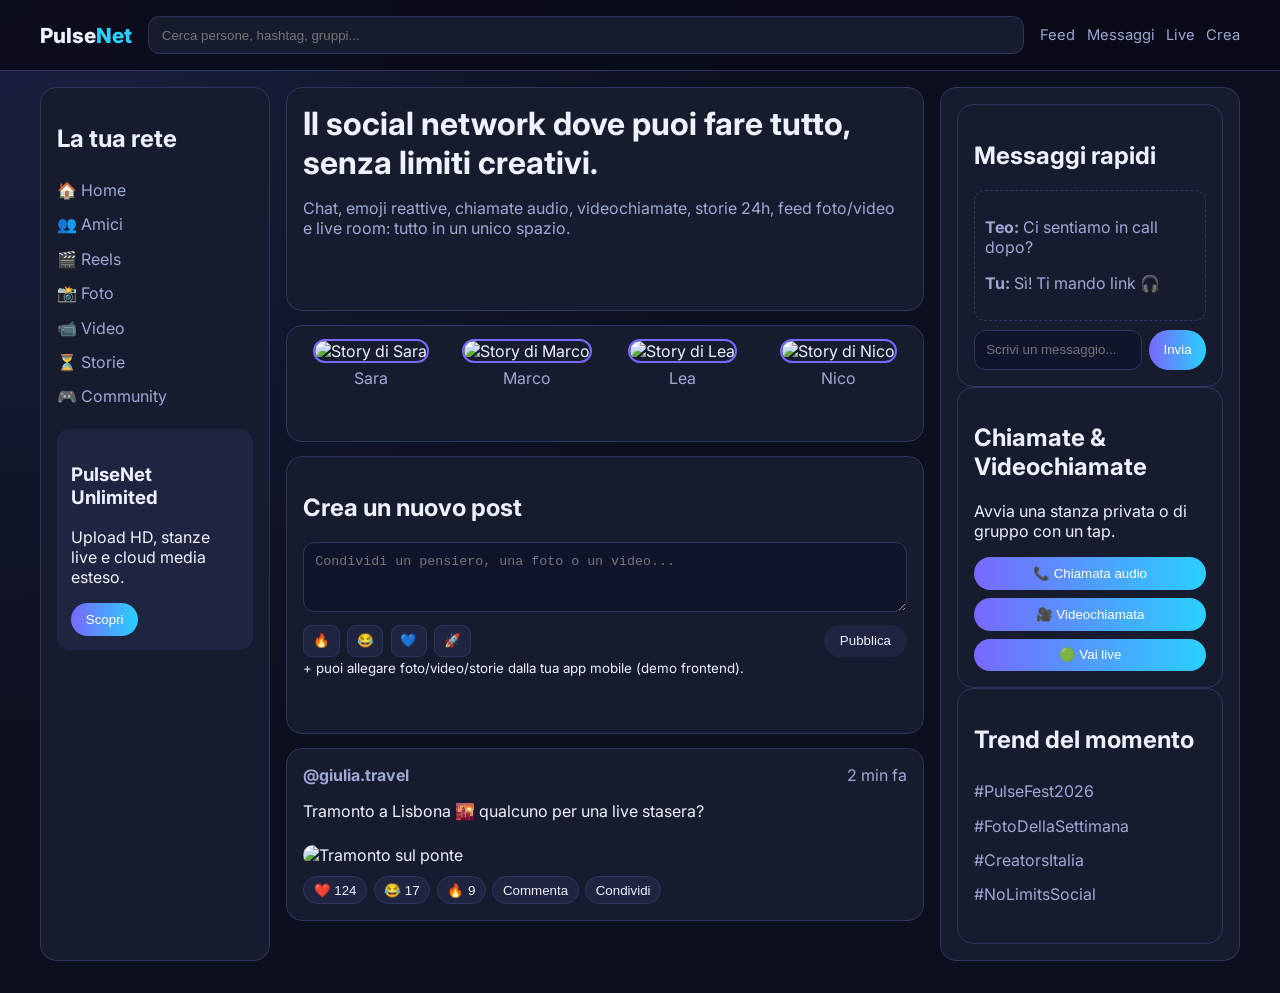
==== commit 6edec7b1: "feat: trasforma la home in una demo social network interattiva" ====
--- a/index.html
+++ b/index.html
@@ -1,110 +1,148 @@
 <!doctype html>
-<html lang="en">
+<html lang="it">
   <head>
     <meta charset="UTF-8" />
     <meta name="viewport" content="width=device-width, initial-scale=1.0" />
-    <title>Hotel Vista Lago | Luxury Boutique Hotel in Lake Como</title>
+    <title>PulseNet | Social network senza limiti</title>
     <meta
       name="description"
-      content="Hotel Vista Lago is a luxury boutique hotel in Como, Italy, offering elegant suites, curated amenities, and unforgettable Lake Como views."
+      content="PulseNet: social network dove puoi chattare, usare emoji, fare chiamate e videochiamate, pubblicare foto, video e storie senza limiti creativi."
     />
     <link rel="preconnect" href="https://fonts.googleapis.com" />
     <link rel="preconnect" href="https://fonts.gstatic.com" crossorigin />
     <link
-      href="https://fonts.googleapis.com/css2?family=Cormorant+Garamond:wght@500;600;700&family=Inter:wght@300;400;500;600&display=swap"
+      href="https://fonts.googleapis.com/css2?family=Inter:wght@400;500;600;700;800&display=swap"
       rel="stylesheet"
     />
     <link rel="stylesheet" href="styles.css" />
   </head>
   <body>
-    <header class="site-header">
-      <div class="container nav-wrap">
-        <a class="brand" href="index.html">Hotel Vista Lago</a>
-        <nav aria-label="Primary navigation">
-          <ul class="nav-links">
-            <li><a class="active" href="index.html">Home</a></li>
-            <li><a href="rooms.html">Rooms</a></li>
-            <li><a href="amenities.html">Amenities</a></li>
-            <li><a href="gallery.html">Gallery</a></li>
-            <li><a href="booking.html">Booking</a></li>
-            <li><a href="contact.html">Contact</a></li>
-          </ul>
+    <header class="topbar">
+      <div class="container topbar-inner">
+        <a href="#" class="logo">Pulse<span>Net</span></a>
+        <input type="search" placeholder="Cerca persone, hashtag, gruppi..." aria-label="Cerca" />
+        <nav>
+          <a href="#feed">Feed</a>
+          <a href="#messaggi">Messaggi</a>
+          <a href="#stanza-live">Live</a>
+          <a href="#creator">Crea</a>
         </nav>
       </div>
     </header>
 
-    <main>
-      <section class="hero" style="--hero-image: url('https://images.unsplash.com/photo-1505764706515-aa95265c5abc?auto=format&fit=crop&w=1800&q=80')">
-        <div class="overlay"></div>
-        <div class="hero-content container animate-on-scroll">
-          <p class="eyebrow">Como, Italy · Lake Como</p>
-          <h1>Experience Luxury on Lake Como</h1>
+    <main class="container app-layout">
+      <aside class="panel left-panel">
+        <h2>La tua rete</h2>
+        <ul>
+          <li>🏠 Home</li>
+          <li>👥 Amici</li>
+          <li>🎬 Reels</li>
+          <li>📸 Foto</li>
+          <li>📹 Video</li>
+          <li>⏳ Storie</li>
+          <li>🎮 Community</li>
+        </ul>
+        <div class="plan-card">
+          <h3>PulseNet Unlimited</h3>
+          <p>Upload HD, stanze live e cloud media esteso.</p>
+          <button>Scopri</button>
+        </div>
+      </aside>
+
+      <section class="content" id="feed">
+        <section class="hero">
+          <h1>Il social network dove puoi fare tutto, senza limiti creativi.</h1>
           <p>
-            Hotel Vista Lago is a boutique sanctuary where timeless Italian elegance meets breathtaking waterfront views.
-            Discover bespoke hospitality, exceptional cuisine, and deeply restorative moments.
+            Chat, emoji reattive, chiamate audio, videochiamate, storie 24h, feed foto/video e live room: tutto in un
+            unico spazio.
           </p>
-          <a class="btn" href="booking.html">Book Your Stay</a>
-        </div>
+        </section>
+
+        <section class="stories" aria-label="Storie recenti">
+          <article>
+            <img src="https://images.unsplash.com/photo-1524504388940-b1c1722653e1?auto=format&fit=crop&w=300&q=80" alt="Story di Sara" />
+            <p>Sara</p>
+          </article>
+          <article>
+            <img src="https://images.unsplash.com/photo-1500648767791-00dcc994a43e?auto=format&fit=crop&w=300&q=80" alt="Story di Marco" />
+            <p>Marco</p>
+          </article>
+          <article>
+            <img src="https://images.unsplash.com/photo-1494790108377-be9c29b29330?auto=format&fit=crop&w=300&q=80" alt="Story di Lea" />
+            <p>Lea</p>
+          </article>
+          <article>
+            <img src="https://images.unsplash.com/photo-1535713875002-d1d0cf377fde?auto=format&fit=crop&w=300&q=80" alt="Story di Nico" />
+            <p>Nico</p>
+          </article>
+        </section>
+
+        <section class="composer" id="creator">
+          <h2>Crea un nuovo post</h2>
+          <textarea id="postText" rows="3" placeholder="Condividi un pensiero, una foto o un video..."></textarea>
+          <div class="composer-actions">
+            <button data-emoji="🔥">🔥</button>
+            <button data-emoji="😂">😂</button>
+            <button data-emoji="💙">💙</button>
+            <button data-emoji="🚀">🚀</button>
+            <button id="publishBtn" class="publish">Pubblica</button>
+          </div>
+          <small>+ puoi allegare foto/video/storie dalla tua app mobile (demo frontend).</small>
+        </section>
+
+        <section id="posts" class="posts" aria-live="polite">
+          <article class="post">
+            <div class="post-head">
+              <strong>@giulia.travel</strong>
+              <span>2 min fa</span>
+            </div>
+            <p>Tramonto a Lisbona 🌇 qualcuno per una live stasera?</p>
+            <img src="https://images.unsplash.com/photo-1467269204594-9661b134dd2b?auto=format&fit=crop&w=1200&q=80" alt="Tramonto sul ponte" />
+            <div class="post-actions">
+              <button class="react">❤️ 124</button>
+              <button class="react">😂 17</button>
+              <button class="react">🔥 9</button>
+              <button>Commenta</button>
+              <button>Condividi</button>
+            </div>
+          </article>
+        </section>
       </section>
 
-      <section class="section container animate-on-scroll">
-        <div class="section-heading">
-          <p class="eyebrow">Featured Rooms</p>
-          <h2>Refined Suites Designed for Comfort</h2>
-        </div>
-        <div class="card-grid">
-          <article class="card">
-            <img src="https://images.unsplash.com/photo-1618773928121-c32242e63f39?auto=format&fit=crop&w=1000&q=80" alt="Deluxe Room with elegant neutral decor" />
-            <div class="card-body">
-              <h3>Deluxe Room</h3>
-              <p>Elegant interiors with handcrafted furnishings and a serene atmosphere.</p>
-              <p class="price">From €420 / night</p>
-            </div>
-          </article>
-          <article class="card">
-            <img src="https://images.unsplash.com/photo-1582719478250-c89cae4dc85b?auto=format&fit=crop&w=1000&q=80" alt="Lake View Suite with panoramic windows" />
-            <div class="card-body">
-              <h3>Lake View Suite</h3>
-              <p>Panoramic terraces and stunning views across the shimmering waters of Lake Como.</p>
-              <p class="price">From €760 / night</p>
-            </div>
-          </article>
-          <article class="card">
-            <img src="https://images.unsplash.com/photo-1578683010236-d716f9a3f461?auto=format&fit=crop&w=1000&q=80" alt="Junior Suite with cozy sitting area" />
-            <div class="card-body">
-              <h3>Junior Suite</h3>
-              <p>A sophisticated retreat with spacious lounge area and marble-appointed bathroom.</p>
-              <p class="price">From €560 / night</p>
-            </div>
-          </article>
-        </div>
-      </section>
+      <aside class="panel right-panel">
+        <section id="messaggi" class="widget">
+          <h2>Messaggi rapidi</h2>
+          <div class="chat-box" id="chatBox">
+            <p><strong>Teo:</strong> Ci sentiamo in call dopo?</p>
+            <p><strong>Tu:</strong> Sì! Ti mando link 🎧</p>
+          </div>
+          <div class="chat-input-row">
+            <input id="chatInput" type="text" placeholder="Scrivi un messaggio..." />
+            <button id="sendChat">Invia</button>
+          </div>
+        </section>
 
-      <section class="section section-soft animate-on-scroll">
-        <div class="container">
-          <div class="section-heading">
-            <p class="eyebrow">Amenities Preview</p>
-            <h2>Curated Experiences for Every Moment</h2>
+        <section id="stanza-live" class="widget calls">
+          <h2>Chiamate & Videochiamate</h2>
+          <p>Avvia una stanza privata o di gruppo con un tap.</p>
+          <div class="call-actions">
+            <button>📞 Chiamata audio</button>
+            <button>🎥 Videochiamata</button>
+            <button>🟢 Vai live</button>
           </div>
-          <div class="amenities-grid">
-            <div class="amenity-pill">Luxury Spa</div>
-            <div class="amenity-pill">Rooftop Terrace</div>
-            <div class="amenity-pill">Fine Dining Restaurant</div>
-            <div class="amenity-pill">Private Boat Tours</div>
-          </div>
-          <div class="centered-action">
-            <a class="btn btn-secondary" href="amenities.html">Discover All Amenities</a>
-          </div>
-        </div>
-      </section>
+        </section>
+
+        <section class="widget">
+          <h2>Trend del momento</h2>
+          <ul class="trends">
+            <li>#PulseFest2026</li>
+            <li>#FotoDellaSettimana</li>
+            <li>#CreatorsItalia</li>
+            <li>#NoLimitsSocial</li>
+          </ul>
+        </section>
+      </aside>
     </main>
-
-    <footer class="site-footer">
-      <div class="container footer-wrap">
-        <p>Hotel Vista Lago · Como, Italy</p>
-        <p>© <span id="year"></span> All rights reserved.</p>
-      </div>
-    </footer>
 
     <script src="script.js"></script>
   </body>
--- a/styles.css
+++ b/styles.css
@@ -1,344 +1,262 @@
 :root {
-  --bg: #f3eee7;
-  --surface: #faf7f2;
-  --text: #1f1a17;
-  --muted: #5f5650;
-  --accent: #8b6a45;
-  --accent-dark: #6f5336;
-  --line: rgba(47, 38, 33, 0.16);
+  --bg: #0f1220;
+  --panel: #171b2e;
+  --panel-soft: #1f2440;
+  --text: #eef2ff;
+  --muted: #9ea8d4;
+  --accent: #7868ff;
+  --accent-2: #2ad0ff;
+  --ok: #37d39a;
+  --border: #2e3561;
 }
 
 * {
   box-sizing: border-box;
-}
-
-html {
-  scroll-behavior: smooth;
 }
 
 body {
   margin: 0;
   font-family: 'Inter', sans-serif;
   color: var(--text);
-  background: var(--bg);
-}
-
-h1,
-h2,
-h3 {
-  font-family: 'Cormorant Garamond', serif;
-  font-weight: 600;
-  margin: 0 0 0.8rem;
-  line-height: 1.1;
-}
-
-p {
-  margin: 0;
-  color: var(--muted);
-  line-height: 1.7;
-}
-
-img {
-  width: 100%;
-  display: block;
+  background: radial-gradient(circle at top left, #1b2040, #0c0f1d 48%);
 }
 
 .container {
-  width: min(1120px, 92%);
+  width: min(1200px, 95%);
   margin: 0 auto;
 }
 
-.site-header {
+.topbar {
   position: sticky;
   top: 0;
-  z-index: 20;
-  backdrop-filter: blur(8px);
-  background: rgba(250, 247, 242, 0.86);
-  border-bottom: 1px solid var(--line);
-}
-
-.nav-wrap {
-  min-height: 76px;
-  display: flex;
-  justify-content: space-between;
+  z-index: 10;
+  border-bottom: 1px solid var(--border);
+  background: rgba(10, 12, 24, 0.88);
+  backdrop-filter: blur(12px);
+}
+
+.topbar-inner {
+  min-height: 70px;
+  display: flex;
   align-items: center;
   gap: 1rem;
 }
 
-.brand {
-  font-family: 'Cormorant Garamond', serif;
-  font-size: 1.8rem;
+.logo {
   color: var(--text);
   text-decoration: none;
-}
-
-.nav-links {
-  display: flex;
+  font-weight: 800;
+  font-size: 1.3rem;
+}
+
+.logo span {
+  color: var(--accent-2);
+}
+
+.topbar input {
+  flex: 1;
+  min-width: 180px;
+  padding: 0.65rem 0.8rem;
+  background: var(--panel);
+  border: 1px solid var(--border);
+  color: var(--text);
+  border-radius: 0.7rem;
+}
+
+.topbar nav {
+  display: flex;
+  gap: 0.7rem;
+}
+
+.topbar nav a {
+  text-decoration: none;
+  color: var(--muted);
+  font-size: 0.92rem;
+}
+
+.app-layout {
+  display: grid;
+  grid-template-columns: 230px 1fr 300px;
+  gap: 1rem;
+  padding: 1rem 0 2rem;
+}
+
+.panel,
+.hero,
+.stories,
+.composer,
+.post,
+.widget {
+  background: var(--panel);
+  border: 1px solid var(--border);
+  border-radius: 1rem;
+}
+
+.panel,
+.widget,
+.post,
+.composer,
+.hero {
+  padding: 1rem;
+}
+
+.left-panel ul,
+.trends {
   list-style: none;
-  gap: 1rem;
+  padding: 0;
+}
+
+.left-panel li,
+.trends li {
+  padding: 0.45rem 0;
+  color: var(--muted);
+}
+
+.plan-card {
+  margin-top: 1rem;
+  background: var(--panel-soft);
+  padding: 0.9rem;
+  border-radius: 0.8rem;
+}
+
+.plan-card button,
+.publish,
+#sendChat,
+.call-actions button {
+  background: linear-gradient(90deg, var(--accent), var(--accent-2));
+  border: 0;
+  color: white;
+  padding: 0.55rem 0.9rem;
+  border-radius: 999px;
+  cursor: pointer;
+}
+
+.hero h1 {
   margin: 0;
-  padding: 0;
+  font-size: clamp(1.5rem, 4vw, 2rem);
+}
+
+.hero p {
+  color: var(--muted);
+}
+
+.content {
+  display: grid;
+  gap: 0.9rem;
+}
+
+.stories {
+  display: grid;
+  grid-template-columns: repeat(4, 1fr);
+  padding: 0.8rem;
+  gap: 0.8rem;
+}
+
+.stories article {
+  text-align: center;
+}
+
+.stories img {
+  width: 100%;
+  aspect-ratio: 1;
+  object-fit: cover;
+  border-radius: 0.8rem;
+  border: 2px solid var(--accent);
+}
+
+.stories p {
+  margin: 0.3rem 0 0;
+  color: var(--muted);
+}
+
+.composer textarea,
+.chat-input-row input {
+  width: 100%;
+  resize: vertical;
+  border-radius: 0.7rem;
+  border: 1px solid var(--border);
+  background: #10152b;
+  color: var(--text);
+  padding: 0.7rem;
+}
+
+.composer-actions {
+  display: flex;
+  gap: 0.45rem;
+  margin-top: 0.6rem;
+}
+
+.composer-actions button {
+  border: 1px solid var(--border);
+  background: var(--panel-soft);
+  color: var(--text);
+  border-radius: 0.55rem;
+  padding: 0.45rem 0.55rem;
+  cursor: pointer;
+}
+
+.composer-actions .publish {
+  margin-left: auto;
+  border-radius: 999px;
+  border: 0;
+  padding: 0.45rem 1rem;
+}
+
+.post img {
+  width: 100%;
+  border-radius: 0.75rem;
+  margin-top: 0.5rem;
+}
+
+.post-head {
+  display: flex;
+  justify-content: space-between;
+  color: var(--muted);
+}
+
+.post-actions {
+  margin-top: 0.7rem;
+  display: flex;
+  gap: 0.4rem;
   flex-wrap: wrap;
 }
 
-.nav-links a {
-  text-decoration: none;
-  color: var(--muted);
-  font-weight: 500;
-  transition: color 0.25s ease;
-}
-
-.nav-links a:hover,
-.nav-links a.active {
-  color: var(--accent-dark);
-}
-
-.hero,
-.sub-hero {
-  position: relative;
-  min-height: 72vh;
-  display: grid;
-  align-items: center;
-  background-image: var(--hero-image);
-  background-size: cover;
-  background-position: center;
-}
-
-.sub-hero {
-  min-height: 46vh;
-}
-
-.overlay {
-  position: absolute;
-  inset: 0;
-  background: linear-gradient(rgba(19, 14, 10, 0.28), rgba(19, 14, 10, 0.52));
-}
-
-.hero-content,
-.sub-hero .container {
-  position: relative;
-  z-index: 1;
-  color: #fff;
-}
-
-.hero-content {
-  max-width: 760px;
-}
-
-.eyebrow {
-  color: rgba(255, 255, 255, 0.9);
-  text-transform: uppercase;
-  letter-spacing: 1px;
-  font-size: 0.78rem;
-  margin-bottom: 1rem;
-}
-
-.hero h1,
-.sub-hero h1 {
-  color: #fff;
-  font-size: clamp(2.5rem, 6vw, 4.8rem);
-}
-
-.hero p {
-  max-width: 62ch;
-  color: #ece5dd;
-  font-size: 1.08rem;
-  margin-bottom: 2rem;
-}
-
-.section {
-  padding: 4.8rem 0;
-}
-
-.section-soft {
-  background: var(--surface);
-  border-top: 1px solid var(--line);
-  border-bottom: 1px solid var(--line);
-}
-
-.section-heading {
-  margin-bottom: 1.6rem;
-}
-
-.section-heading .eyebrow {
-  color: var(--accent-dark);
-}
-
-.section-heading h2 {
-  font-size: clamp(2rem, 4vw, 3rem);
-}
-
-.card-grid,
-.gallery-grid {
-  display: grid;
-  gap: 1.2rem;
-  grid-template-columns: repeat(auto-fit, minmax(240px, 1fr));
-}
-
-.card,
-.room-card,
-.booking-form {
-  background: #fff;
-  border: 1px solid var(--line);
-  border-radius: 16px;
-  overflow: hidden;
-  box-shadow: 0 12px 34px rgba(63, 42, 20, 0.08);
-}
-
-.card-body {
-  padding: 1.2rem;
-}
-
-.card h3,
-.room-card h2 {
-  font-size: 1.85rem;
-}
-
-.price {
-  margin-top: 0.8rem;
-  color: var(--accent-dark);
-  font-weight: 600;
-}
-
-.amenities-grid {
-  display: grid;
-  grid-template-columns: repeat(auto-fit, minmax(180px, 1fr));
-  gap: 0.85rem;
-}
-
-.amenity-pill {
-  background: #fff;
-  border: 1px solid var(--line);
+.post-actions button {
+  background: var(--panel-soft);
+  border: 1px solid var(--border);
+  color: var(--text);
+  padding: 0.35rem 0.6rem;
   border-radius: 999px;
-  padding: 0.85rem 1rem;
-  text-align: center;
-  color: var(--text);
-  font-weight: 500;
-}
-
-.centered-action {
-  text-align: center;
-  margin-top: 1.7rem;
-}
-
-.btn {
-  display: inline-block;
-  background: var(--accent);
-  color: #fff;
-  text-decoration: none;
-  border: none;
-  border-radius: 999px;
-  padding: 0.9rem 1.4rem;
-  font-weight: 600;
   cursor: pointer;
 }
 
-.btn:hover {
-  background: var(--accent-dark);
-}
-
-.btn-secondary {
-  background: #fff;
-  color: var(--accent-dark);
-  border: 1px solid var(--line);
-}
-
-.stacked-cards {
-  display: grid;
-  gap: 1.1rem;
-}
-
-.room-card {
-  padding: 1.4rem;
-}
-
-.gallery-grid img {
-  border-radius: 12px;
-  aspect-ratio: 4 / 3;
-  object-fit: cover;
-}
-
-.booking-form {
-  padding: 1.4rem;
-  display: grid;
-  grid-template-columns: repeat(2, minmax(0, 1fr));
-  gap: 1rem;
-}
-
-.form-row {
-  display: grid;
+.chat-box {
+  border: 1px dashed var(--border);
+  border-radius: 0.7rem;
+  padding: 0.65rem;
+  min-height: 95px;
+  max-height: 170px;
+  overflow: auto;
+  color: var(--muted);
+}
+
+.chat-input-row {
+  margin-top: 0.6rem;
+  display: flex;
   gap: 0.45rem;
 }
 
-.form-row.full {
-  grid-column: 1 / -1;
-}
-
-label {
-  color: var(--text);
-  font-weight: 500;
-}
-
-input,
-select {
-  border: 1px solid var(--line);
-  border-radius: 10px;
-  padding: 0.75rem 0.85rem;
-  font: inherit;
-  color: var(--text);
-  background: #fff;
-}
-
-.booking-form .btn {
-  grid-column: 1 / -1;
-  justify-self: start;
-}
-
-.contact-card {
-  max-width: 560px;
-}
-
-.site-footer {
-  border-top: 1px solid var(--line);
-  background: var(--surface);
-}
-
-.footer-wrap {
-  padding: 1.3rem 0;
-  display: flex;
-  justify-content: space-between;
-  gap: 0.8rem;
-  flex-wrap: wrap;
-}
-
-.animate-on-scroll {
-  opacity: 0;
-  transform: translateY(24px);
-  transition: opacity 0.7s ease, transform 0.7s ease;
-}
-
-.animate-on-scroll.is-visible {
-  opacity: 1;
-  transform: translateY(0);
-}
-
-@media (max-width: 760px) {
-  .nav-wrap {
-    flex-direction: column;
-    justify-content: center;
-    padding: 0.7rem 0;
-  }
-
-  .hero,
-  .sub-hero {
-    min-height: 58vh;
-  }
-
-  .booking-form {
+.call-actions {
+  display: grid;
+  gap: 0.5rem;
+}
+
+@media (max-width: 1024px) {
+  .app-layout {
     grid-template-columns: 1fr;
   }
 
-  .footer-wrap {
-    flex-direction: column;
+  .stories {
+    grid-template-columns: repeat(2, 1fr);
   }
 }
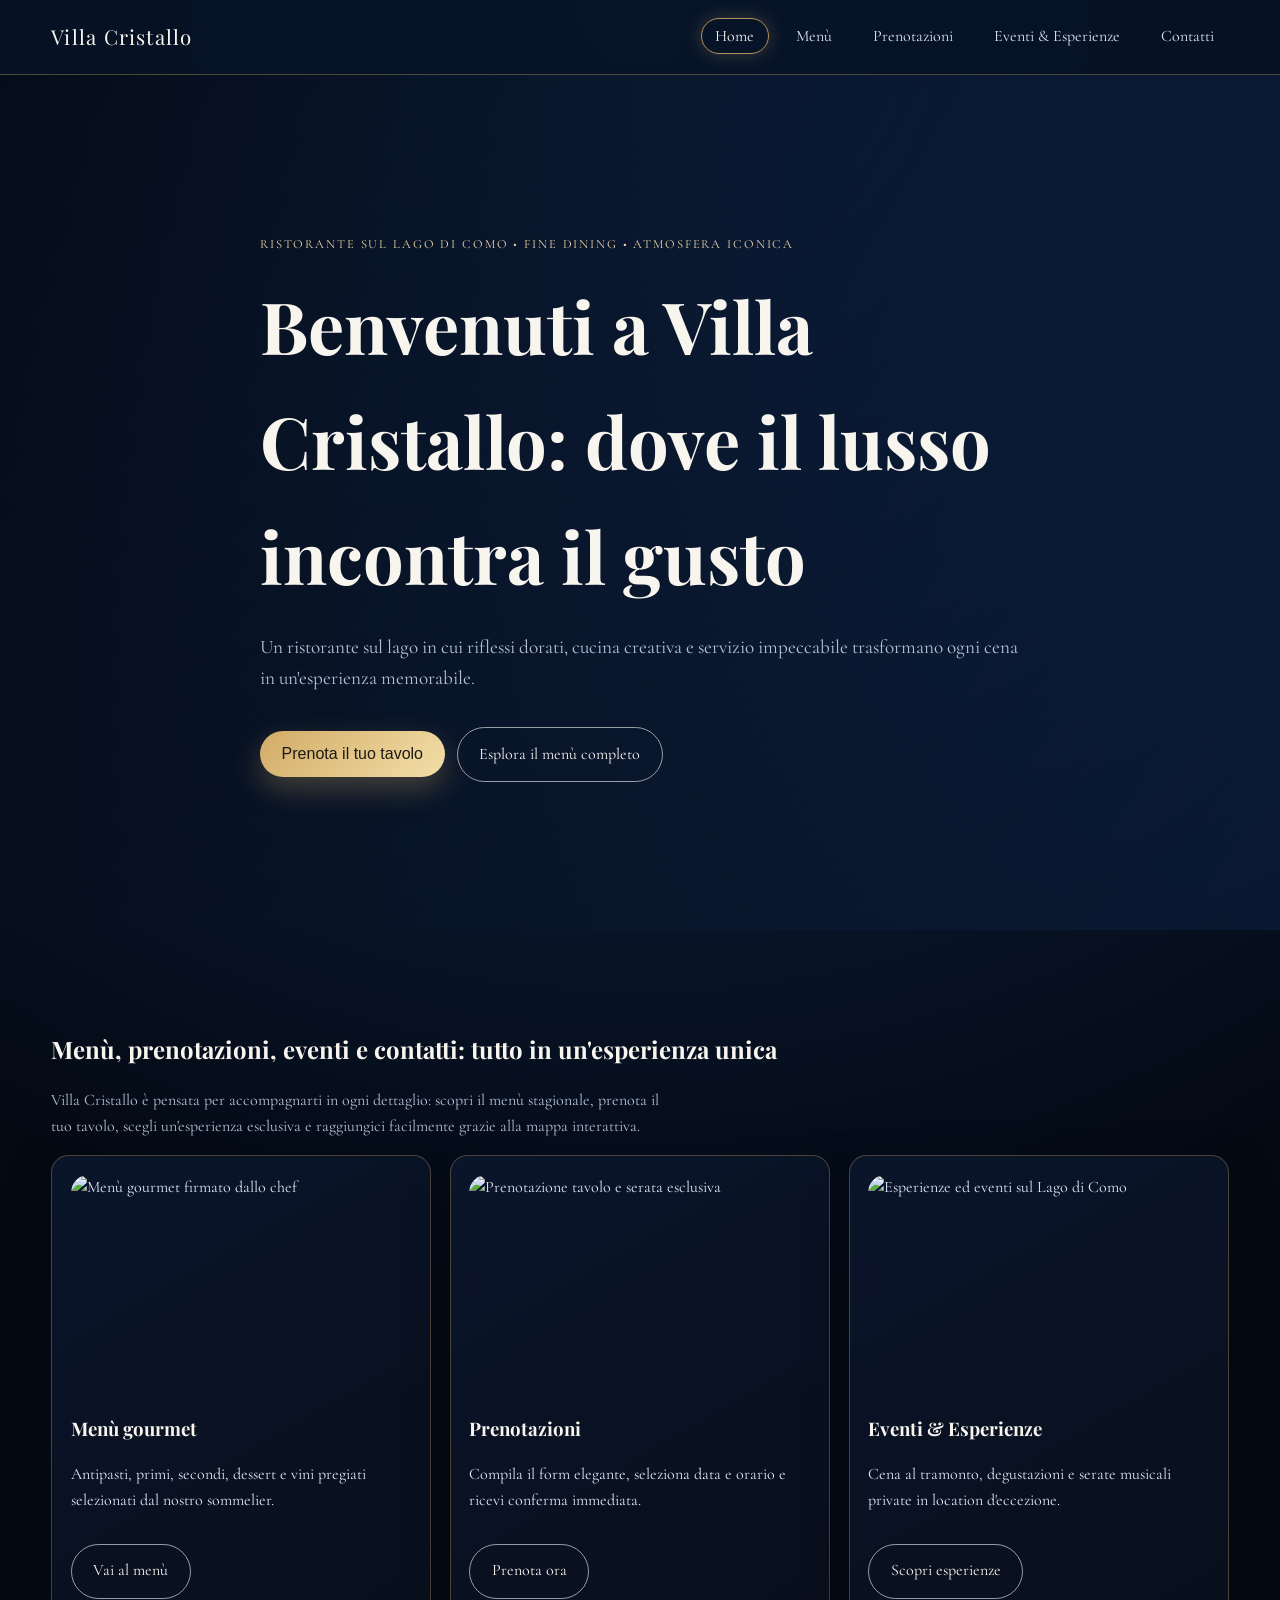
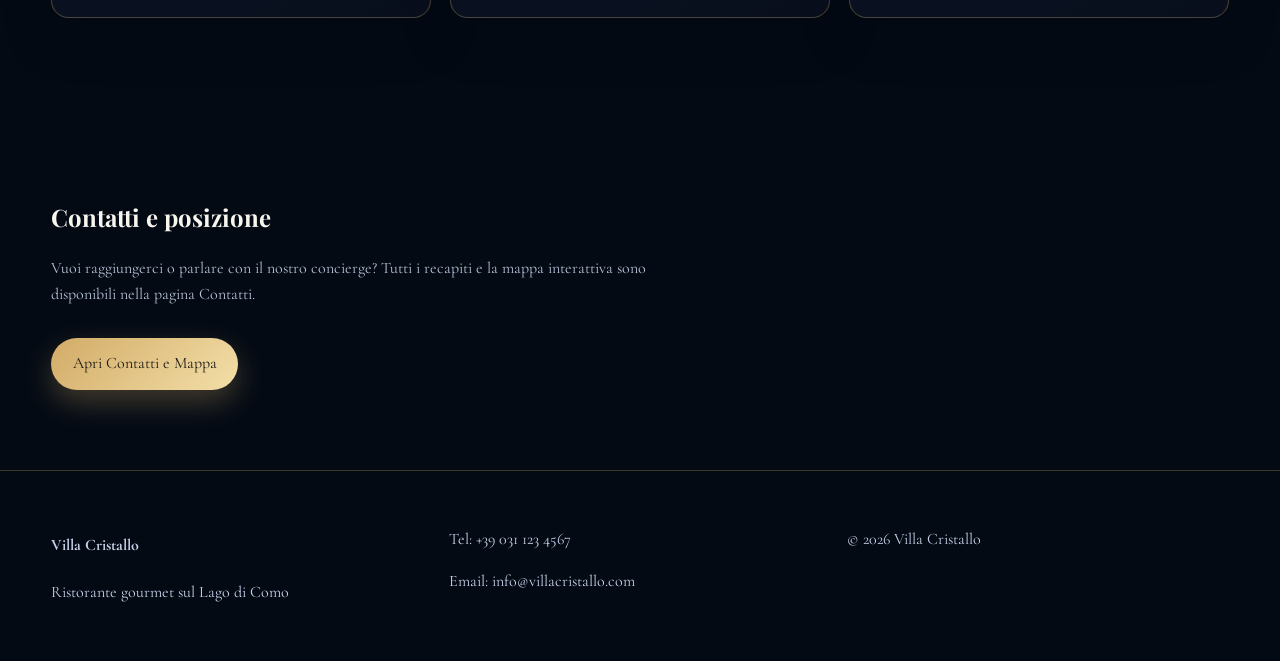
==== commit 19f26d40: "Refine Villa Cristallo pages and add interactive contact map" ====
--- a/index.html
+++ b/index.html
@@ -3,146 +3,135 @@
   <head>
     <meta charset="UTF-8" />
     <meta name="viewport" content="width=device-width, initial-scale=1.0" />
-    <title>PulseNet | Social network senza limiti</title>
+    <title>Villa Cristallo | Ristorante Gourmet sul Lago di Como</title>
     <meta
       name="description"
-      content="PulseNet: social network dove puoi chattare, usare emoji, fare chiamate e videochiamate, pubblicare foto, video e storie senza limiti creativi."
+      content="Villa Cristallo: ristorante gourmet di lusso sul Lago di Como. Cucina d'autore, esperienze esclusive e atmosfera unica in villa panoramica."
     />
     <link rel="preconnect" href="https://fonts.googleapis.com" />
     <link rel="preconnect" href="https://fonts.gstatic.com" crossorigin />
     <link
-      href="https://fonts.googleapis.com/css2?family=Inter:wght@400;500;600;700;800&display=swap"
+      href="https://fonts.googleapis.com/css2?family=Cormorant+Garamond:wght@400;500;600;700&family=Playfair+Display:wght@500;600;700&display=swap"
       rel="stylesheet"
     />
     <link rel="stylesheet" href="styles.css" />
   </head>
   <body>
-    <header class="topbar">
-      <div class="container topbar-inner">
-        <a href="#" class="logo">Pulse<span>Net</span></a>
-        <input type="search" placeholder="Cerca persone, hashtag, gruppi..." aria-label="Cerca" />
-        <nav>
-          <a href="#feed">Feed</a>
-          <a href="#messaggi">Messaggi</a>
-          <a href="#stanza-live">Live</a>
-          <a href="#creator">Crea</a>
-        </nav>
+    <header class="navbar">
+      <div class="container nav-inner">
+        <a class="brand" href="index.html">Villa Cristallo</a>
+        <button class="nav-toggle" aria-label="Apri menu">☰</button>
+        <ul class="nav-links">
+          <li><a class="active" href="index.html">Home</a></li>
+          <li><a href="menu.html">Menù</a></li>
+          <li><a href="reservations.html">Prenotazioni</a></li>
+          <li><a href="gallery.html">Eventi & Esperienze</a></li>
+          <li><a href="contact.html">Contatti</a></li>
+        </ul>
       </div>
     </header>
 
-    <main class="container app-layout">
-      <aside class="panel left-panel">
-        <h2>La tua rete</h2>
-        <ul>
-          <li>🏠 Home</li>
-          <li>👥 Amici</li>
-          <li>🎬 Reels</li>
-          <li>📸 Foto</li>
-          <li>📹 Video</li>
-          <li>⏳ Storie</li>
-          <li>🎮 Community</li>
-        </ul>
-        <div class="plan-card">
-          <h3>PulseNet Unlimited</h3>
-          <p>Upload HD, stanze live e cloud media esteso.</p>
-          <button>Scopri</button>
+    <section
+      class="hero parallax"
+      style="background-image:url('https://images.unsplash.com/photo-1559339352-11d035aa65de?auto=format&fit=crop&w=2200&q=80')"
+    >
+      <div class="container hero-content reveal">
+        <p class="eyebrow">Ristorante sul Lago di Como • Fine Dining • Atmosfera Iconica</p>
+        <h1 id="animated-tagline">Benvenuti a Villa Cristallo: dove il lusso incontra il gusto</h1>
+        <p class="lead">
+          Un ristorante sul lago in cui riflessi dorati, cucina creativa e servizio impeccabile trasformano ogni cena
+          in un'esperienza memorabile.
+        </p>
+        <button class="btn btn-primary" data-open-booking>Prenota il tuo tavolo</button>
+        <a class="btn btn-secondary" href="menu.html">Esplora il menù completo</a>
+      </div>
+    </section>
+
+    <main>
+      <section class="section container reveal">
+        <h2>Menù, prenotazioni, eventi e contatti: tutto in un'esperienza unica</h2>
+        <p class="section-intro">
+          Villa Cristallo è pensata per accompagnarti in ogni dettaglio: scopri il menù stagionale, prenota il tuo
+          tavolo, scegli un'esperienza esclusiva e raggiungici facilmente grazie alla mappa interattiva.
+        </p>
+        <div class="grid three-col">
+          <article class="card">
+            <img
+              src="https://images.unsplash.com/photo-1414235077428-338989a2e8c0?auto=format&fit=crop&w=1100&q=80"
+              alt="Menù gourmet firmato dallo chef"
+            />
+            <h3>Menù gourmet</h3>
+            <p>Antipasti, primi, secondi, dessert e vini pregiati selezionati dal nostro sommelier.</p>
+            <a class="btn btn-secondary" href="menu.html">Vai al menù</a>
+          </article>
+          <article class="card">
+            <img
+              src="https://images.unsplash.com/photo-1519167758481-83f550bb49b3?auto=format&fit=crop&w=1100&q=80"
+              alt="Prenotazione tavolo e serata esclusiva"
+            />
+            <h3>Prenotazioni</h3>
+            <p>Compila il form elegante, seleziona data e orario e ricevi conferma immediata.</p>
+            <a class="btn btn-secondary" href="reservations.html">Prenota ora</a>
+          </article>
+          <article class="card">
+            <img
+              src="https://images.unsplash.com/photo-1528605248644-14dd04022da1?auto=format&fit=crop&w=1100&q=80"
+              alt="Esperienze ed eventi sul Lago di Como"
+            />
+            <h3>Eventi & Esperienze</h3>
+            <p>Cena al tramonto, degustazioni e serate musicali private in location d'eccezione.</p>
+            <a class="btn btn-secondary" href="gallery.html">Scopri esperienze</a>
+          </article>
         </div>
-      </aside>
-
-      <section class="content" id="feed">
-        <section class="hero">
-          <h1>Il social network dove puoi fare tutto, senza limiti creativi.</h1>
-          <p>
-            Chat, emoji reattive, chiamate audio, videochiamate, storie 24h, feed foto/video e live room: tutto in un
-            unico spazio.
-          </p>
-        </section>
-
-        <section class="stories" aria-label="Storie recenti">
-          <article>
-            <img src="https://images.unsplash.com/photo-1524504388940-b1c1722653e1?auto=format&fit=crop&w=300&q=80" alt="Story di Sara" />
-            <p>Sara</p>
-          </article>
-          <article>
-            <img src="https://images.unsplash.com/photo-1500648767791-00dcc994a43e?auto=format&fit=crop&w=300&q=80" alt="Story di Marco" />
-            <p>Marco</p>
-          </article>
-          <article>
-            <img src="https://images.unsplash.com/photo-1494790108377-be9c29b29330?auto=format&fit=crop&w=300&q=80" alt="Story di Lea" />
-            <p>Lea</p>
-          </article>
-          <article>
-            <img src="https://images.unsplash.com/photo-1535713875002-d1d0cf377fde?auto=format&fit=crop&w=300&q=80" alt="Story di Nico" />
-            <p>Nico</p>
-          </article>
-        </section>
-
-        <section class="composer" id="creator">
-          <h2>Crea un nuovo post</h2>
-          <textarea id="postText" rows="3" placeholder="Condividi un pensiero, una foto o un video..."></textarea>
-          <div class="composer-actions">
-            <button data-emoji="🔥">🔥</button>
-            <button data-emoji="😂">😂</button>
-            <button data-emoji="💙">💙</button>
-            <button data-emoji="🚀">🚀</button>
-            <button id="publishBtn" class="publish">Pubblica</button>
-          </div>
-          <small>+ puoi allegare foto/video/storie dalla tua app mobile (demo frontend).</small>
-        </section>
-
-        <section id="posts" class="posts" aria-live="polite">
-          <article class="post">
-            <div class="post-head">
-              <strong>@giulia.travel</strong>
-              <span>2 min fa</span>
-            </div>
-            <p>Tramonto a Lisbona 🌇 qualcuno per una live stasera?</p>
-            <img src="https://images.unsplash.com/photo-1467269204594-9661b134dd2b?auto=format&fit=crop&w=1200&q=80" alt="Tramonto sul ponte" />
-            <div class="post-actions">
-              <button class="react">❤️ 124</button>
-              <button class="react">😂 17</button>
-              <button class="react">🔥 9</button>
-              <button>Commenta</button>
-              <button>Condividi</button>
-            </div>
-          </article>
-        </section>
       </section>
 
-      <aside class="panel right-panel">
-        <section id="messaggi" class="widget">
-          <h2>Messaggi rapidi</h2>
-          <div class="chat-box" id="chatBox">
-            <p><strong>Teo:</strong> Ci sentiamo in call dopo?</p>
-            <p><strong>Tu:</strong> Sì! Ti mando link 🎧</p>
-          </div>
-          <div class="chat-input-row">
-            <input id="chatInput" type="text" placeholder="Scrivi un messaggio..." />
-            <button id="sendChat">Invia</button>
-          </div>
-        </section>
+      <section class="section container reveal">
+        <h2>Contatti e posizione</h2>
+        <p class="section-intro">
+          Vuoi raggiungerci o parlare con il nostro concierge? Tutti i recapiti e la mappa interattiva sono disponibili
+          nella pagina Contatti.
+        </p>
+        <a class="btn btn-primary" href="contact.html">Apri Contatti e Mappa</a>
+      </section>
+    </main>
 
-        <section id="stanza-live" class="widget calls">
-          <h2>Chiamate & Videochiamate</h2>
-          <p>Avvia una stanza privata o di gruppo con un tap.</p>
-          <div class="call-actions">
-            <button>📞 Chiamata audio</button>
-            <button>🎥 Videochiamata</button>
-            <button>🟢 Vai live</button>
-          </div>
-        </section>
+    <div id="booking-popup" class="popup" role="dialog" aria-modal="true" aria-labelledby="popup-title">
+      <div class="popup-content">
+        <button class="close-btn" data-close-popup aria-label="Chiudi">×</button>
+        <h3 id="popup-title">Prenotazione rapida</h3>
+        <form class="form-grid" data-reservation-form>
+          <label>Nome<input type="text" required /></label>
+          <label>Cognome<input type="text" required /></label>
+          <label>Data<input type="date" required /></label>
+          <label>Ora<input type="time" required /></label>
+          <label>Persone<input type="number" min="1" max="20" required /></label>
+          <label style="grid-column: 1 / -1">Richieste speciali<textarea></textarea></label>
+          <button class="btn btn-primary" type="submit">Conferma prenotazione</button>
+        </form>
+      </div>
+    </div>
 
-        <section class="widget">
-          <h2>Trend del momento</h2>
-          <ul class="trends">
-            <li>#PulseFest2026</li>
-            <li>#FotoDellaSettimana</li>
-            <li>#CreatorsItalia</li>
-            <li>#NoLimitsSocial</li>
-          </ul>
-        </section>
-      </aside>
-    </main>
+    <div id="confirmation-popup" class="popup" role="alertdialog" aria-modal="true" aria-labelledby="confirm-title">
+      <div class="popup-content">
+        <button class="close-btn" data-close-popup aria-label="Chiudi">×</button>
+        <h3 id="confirm-title">Grazie, la tua prenotazione è confermata</h3>
+        <p>Ti aspettiamo a Villa Cristallo per una serata indimenticabile.</p>
+      </div>
+    </div>
+
+    <footer class="footer">
+      <div class="container footer-grid">
+        <div>
+          <h4>Villa Cristallo</h4>
+          <p>Ristorante gourmet sul Lago di Como</p>
+        </div>
+        <div>
+          <p>Tel: +39 031 123 4567</p>
+          <p>Email: info@villacristallo.com</p>
+        </div>
+        <div><p>© <span id="year"></span> Villa Cristallo</p></div>
+      </div>
+    </footer>
 
     <script src="script.js"></script>
   </body>
--- a/styles.css
+++ b/styles.css
@@ -1,262 +1,443 @@
 :root {
-  --bg: #0f1220;
-  --panel: #171b2e;
-  --panel-soft: #1f2440;
-  --text: #eef2ff;
-  --muted: #9ea8d4;
-  --accent: #7868ff;
-  --accent-2: #2ad0ff;
-  --ok: #37d39a;
-  --border: #2e3561;
+  --night: #071225;
+  --night-soft: #0d1f3b;
+  --gold: #d2ab67;
+  --gold-soft: #f0d7a7;
+  --ivory: #f8f5ef;
+  --white: #ffffff;
+  --text: #dfe7f7;
+  --muted: #b6c1d8;
+  --panel: rgba(8, 18, 37, 0.82);
+  --shadow: 0 18px 45px rgba(3, 8, 18, 0.45);
 }
 
 * {
   box-sizing: border-box;
 }
 
+html,
 body {
   margin: 0;
-  font-family: 'Inter', sans-serif;
+  padding: 0;
+}
+
+html {
+  scroll-behavior: smooth;
+}
+
+body {
+  font-family: 'Cormorant Garamond', serif;
   color: var(--text);
-  background: radial-gradient(circle at top left, #1b2040, #0c0f1d 48%);
+  background: radial-gradient(circle at top, #112b57, #040a14 55%);
+  line-height: 1.6;
+  animation: pageFade 0.9s ease;
+}
+
+@keyframes pageFade {
+  from {
+    opacity: 0;
+    transform: translateY(14px);
+  }
+  to {
+    opacity: 1;
+    transform: translateY(0);
+  }
+}
+
+img {
+  width: 100%;
+  display: block;
+  border-radius: 1.1rem;
 }
 
 .container {
-  width: min(1200px, 95%);
+  width: min(1180px, 92%);
   margin: 0 auto;
 }
 
-.topbar {
+.navbar {
   position: sticky;
   top: 0;
-  z-index: 10;
-  border-bottom: 1px solid var(--border);
-  background: rgba(10, 12, 24, 0.88);
-  backdrop-filter: blur(12px);
-}
-
-.topbar-inner {
-  min-height: 70px;
+  z-index: 100;
+  backdrop-filter: blur(14px);
+  background: rgba(6, 15, 30, 0.8);
+  border-bottom: 1px solid rgba(210, 171, 103, 0.35);
+}
+
+.nav-inner {
+  min-height: 74px;
   display: flex;
   align-items: center;
+  justify-content: space-between;
   gap: 1rem;
 }
 
-.logo {
+.brand {
+  color: var(--ivory);
+  text-decoration: none;
+  font-family: 'Playfair Display', serif;
+  letter-spacing: 0.06em;
+  font-size: 1.28rem;
+}
+
+.nav-toggle {
+  display: none;
+  background: transparent;
+  color: var(--ivory);
+  border: 1px solid rgba(210, 171, 103, 0.6);
+  border-radius: 0.5rem;
+  padding: 0.3rem 0.6rem;
+}
+
+.nav-links {
+  margin: 0;
+  padding: 0;
+  list-style: none;
+  display: flex;
+  align-items: center;
+  gap: 0.75rem;
+}
+
+.nav-links a {
   color: var(--text);
   text-decoration: none;
-  font-weight: 800;
-  font-size: 1.3rem;
-}
-
-.logo span {
-  color: var(--accent-2);
-}
-
-.topbar input {
-  flex: 1;
-  min-width: 180px;
-  padding: 0.65rem 0.8rem;
+  padding: 0.45rem 0.85rem;
+  border-radius: 999px;
+  border: 1px solid transparent;
+  transition: all 0.35s ease;
+}
+
+.nav-links a:hover,
+.nav-links a.active {
+  color: var(--ivory);
+  border-color: rgba(210, 171, 103, 0.85);
+  box-shadow: 0 0 18px rgba(210, 171, 103, 0.25);
+}
+
+.hero {
+  min-height: 95vh;
+  position: relative;
+  background-size: cover;
+  background-position: center;
+  display: grid;
+  align-items: center;
+}
+
+.hero::before {
+  content: '';
+  position: absolute;
+  inset: 0;
+  background: linear-gradient(120deg, rgba(4, 10, 20, 0.83), rgba(14, 34, 68, 0.52));
+}
+
+.hero-content {
+  position: relative;
+  max-width: 760px;
+  padding: 4rem 0;
+}
+
+.hero h1 {
+  margin: 0.5rem 0 1rem;
+  font-size: clamp(2.1rem, 6vw, 4.5rem);
+  font-family: 'Playfair Display', serif;
+  color: var(--ivory);
+}
+
+.lead {
+  font-size: 1.2rem;
+  color: var(--muted);
+}
+
+.eyebrow {
+  color: var(--gold-soft);
+  text-transform: uppercase;
+  letter-spacing: 0.15em;
+  font-size: 0.78rem;
+}
+
+.btn {
+  border: none;
+  cursor: pointer;
+  text-decoration: none;
+  display: inline-block;
+  padding: 0.85rem 1.35rem;
+  border-radius: 999px;
+  font-size: 1rem;
+  margin-top: 0.9rem;
+  margin-right: 0.5rem;
+  transition: transform 0.35s ease, box-shadow 0.35s ease, background 0.35s ease;
+}
+
+.btn-primary {
+  color: #1d1a13;
+  background: linear-gradient(135deg, var(--gold), #f3dfa8);
+  box-shadow: 0 12px 30px rgba(210, 171, 103, 0.3);
+}
+
+.btn-primary:hover {
+  transform: translateY(-3px);
+  box-shadow: 0 16px 34px rgba(210, 171, 103, 0.42);
+}
+
+.btn-secondary {
+  color: var(--ivory);
+  border: 1px solid rgba(255, 255, 255, 0.58);
+  background: transparent;
+}
+
+.btn-secondary:hover {
+  border-color: var(--gold);
+  box-shadow: 0 0 24px rgba(210, 171, 103, 0.35);
+}
+
+.section {
+  padding: 5rem 0;
+}
+
+.section h2,
+.section h3,
+.section h4 {
+  font-family: 'Playfair Display', serif;
+  color: var(--ivory);
+}
+
+.section-intro {
+  color: var(--muted);
+  max-width: 78ch;
+}
+
+.grid {
+  display: grid;
+  gap: 1.15rem;
+}
+
+.three-col {
+  grid-template-columns: repeat(auto-fit, minmax(230px, 1fr));
+}
+
+.menu-grid {
+  grid-template-columns: repeat(auto-fit, minmax(280px, 1fr));
+}
+
+.card {
+  background: linear-gradient(150deg, rgba(11, 22, 45, 0.9), rgba(10, 16, 30, 0.86));
+  border: 1px solid rgba(210, 171, 103, 0.32);
+  border-radius: 1.1rem;
+  padding: 1.15rem;
+  box-shadow: var(--shadow);
+  transition: transform 0.35s ease, box-shadow 0.35s ease, border-color 0.35s ease;
+}
+
+.card:hover {
+  transform: translateY(-5px);
+  border-color: rgba(210, 171, 103, 0.85);
+  box-shadow: 0 18px 45px rgba(210, 171, 103, 0.2);
+}
+
+.card img {
+  height: 220px;
+  object-fit: cover;
+  margin-bottom: 0.9rem;
+}
+
+.badge-list {
+  display: flex;
+  flex-wrap: wrap;
+  gap: 0.35rem;
+  padding: 0;
+  list-style: none;
+}
+
+.badge {
+  border: 1px solid rgba(210, 171, 103, 0.45);
+  border-radius: 999px;
+  padding: 0.2rem 0.65rem;
+  font-size: 0.85rem;
+  color: #f8dfb7;
+}
+
+.form-box {
   background: var(--panel);
-  border: 1px solid var(--border);
-  color: var(--text);
+  border: 1px solid rgba(210, 171, 103, 0.4);
+  border-radius: 1rem;
+  padding: 1.4rem;
+  box-shadow: var(--shadow);
+}
+
+.form-grid {
+  display: grid;
+  gap: 0.8rem;
+  grid-template-columns: repeat(auto-fit, minmax(220px, 1fr));
+}
+
+label {
+  font-size: 0.92rem;
+  color: var(--gold-soft);
+}
+
+input,
+textarea,
+select {
+  width: 100%;
+  margin-top: 0.3rem;
   border-radius: 0.7rem;
-}
-
-.topbar nav {
+  border: 1px solid rgba(210, 171, 103, 0.45);
+  background: rgba(255, 255, 255, 0.05);
+  color: var(--ivory);
+  padding: 0.65rem 0.75rem;
+  font-family: inherit;
+}
+
+textarea {
+  min-height: 110px;
+  resize: vertical;
+}
+
+.parallax {
+  background-attachment: fixed;
+}
+
+.reveal {
+  opacity: 0;
+  transform: translateY(24px);
+  transition: all 0.8s ease;
+}
+
+.reveal.visible {
+  opacity: 1;
+  transform: translateY(0);
+}
+
+.footer {
+  padding: 2.5rem 0;
+  border-top: 1px solid rgba(210, 171, 103, 0.28);
+  color: #c7d2ea;
+}
+
+.footer-grid {
+  display: grid;
+  gap: 1rem;
+  grid-template-columns: repeat(auto-fit, minmax(220px, 1fr));
+}
+
+.popup,
+.lightbox {
+  position: fixed;
+  inset: 0;
+  background: rgba(2, 6, 13, 0.82);
+  display: none;
+  align-items: center;
+  justify-content: center;
+  z-index: 200;
+  padding: 1rem;
+}
+
+.popup.open,
+.lightbox.open {
   display: flex;
-  gap: 0.7rem;
-}
-
-.topbar nav a {
-  text-decoration: none;
-  color: var(--muted);
-  font-size: 0.92rem;
-}
-
-.app-layout {
-  display: grid;
-  grid-template-columns: 230px 1fr 300px;
-  gap: 1rem;
-  padding: 1rem 0 2rem;
-}
-
-.panel,
-.hero,
-.stories,
-.composer,
-.post,
-.widget {
-  background: var(--panel);
-  border: 1px solid var(--border);
+}
+
+.popup-content,
+.lightbox-content {
+  width: min(560px, 95%);
+  background: linear-gradient(180deg, #0b1d3a, #071023);
+  border: 1px solid rgba(210, 171, 103, 0.6);
   border-radius: 1rem;
-}
-
-.panel,
-.widget,
-.post,
-.composer,
-.hero {
-  padding: 1rem;
-}
-
-.left-panel ul,
-.trends {
-  list-style: none;
-  padding: 0;
-}
-
-.left-panel li,
-.trends li {
-  padding: 0.45rem 0;
-  color: var(--muted);
-}
-
-.plan-card {
-  margin-top: 1rem;
-  background: var(--panel-soft);
-  padding: 0.9rem;
-  border-radius: 0.8rem;
-}
-
-.plan-card button,
-.publish,
-#sendChat,
-.call-actions button {
-  background: linear-gradient(90deg, var(--accent), var(--accent-2));
+  padding: 1.25rem;
+  box-shadow: var(--shadow);
+  animation: popupRise 0.45s ease;
+}
+
+@keyframes popupRise {
+  from {
+    transform: translateY(20px) scale(0.96);
+    opacity: 0;
+  }
+  to {
+    transform: translateY(0) scale(1);
+    opacity: 1;
+  }
+}
+
+.close-btn {
+  float: right;
+  border: none;
+  background: transparent;
+  color: var(--gold-soft);
+  font-size: 1.5rem;
+  cursor: pointer;
+}
+
+.gallery-grid {
+  grid-template-columns: repeat(auto-fit, minmax(240px, 1fr));
+}
+
+.gallery-item {
+  overflow: hidden;
+  border-radius: 1rem;
+  border: 1px solid rgba(210, 171, 103, 0.4);
+}
+
+.gallery-item img {
+  height: 260px;
+  object-fit: cover;
+  transition: transform 0.55s ease;
+  cursor: pointer;
+}
+
+.gallery-item:hover img {
+  transform: scale(1.08);
+}
+
+.map-wrap iframe {
+  width: 100%;
+  min-height: 360px;
   border: 0;
-  color: white;
-  padding: 0.55rem 0.9rem;
-  border-radius: 999px;
-  cursor: pointer;
-}
-
-.hero h1 {
+  border-radius: 1rem;
+}
+
+
+.map-wrap #interactive-map {
+  width: 100%;
+  min-height: 420px;
+  border-radius: 1rem;
+  border: 1px solid rgba(210, 171, 103, 0.45);
+  overflow: hidden;
+  box-shadow: var(--shadow);
+}
+
+.map-popup h4 {
+  margin: 0 0 0.25rem;
+  color: #0b1630;
+}
+
+.map-popup p {
   margin: 0;
-  font-size: clamp(1.5rem, 4vw, 2rem);
-}
-
-.hero p {
-  color: var(--muted);
-}
-
-.content {
-  display: grid;
-  gap: 0.9rem;
-}
-
-.stories {
-  display: grid;
-  grid-template-columns: repeat(4, 1fr);
-  padding: 0.8rem;
-  gap: 0.8rem;
-}
-
-.stories article {
-  text-align: center;
-}
-
-.stories img {
-  width: 100%;
-  aspect-ratio: 1;
-  object-fit: cover;
-  border-radius: 0.8rem;
-  border: 2px solid var(--accent);
-}
-
-.stories p {
-  margin: 0.3rem 0 0;
-  color: var(--muted);
-}
-
-.composer textarea,
-.chat-input-row input {
-  width: 100%;
-  resize: vertical;
-  border-radius: 0.7rem;
-  border: 1px solid var(--border);
-  background: #10152b;
-  color: var(--text);
-  padding: 0.7rem;
-}
-
-.composer-actions {
-  display: flex;
-  gap: 0.45rem;
-  margin-top: 0.6rem;
-}
-
-.composer-actions button {
-  border: 1px solid var(--border);
-  background: var(--panel-soft);
-  color: var(--text);
-  border-radius: 0.55rem;
-  padding: 0.45rem 0.55rem;
-  cursor: pointer;
-}
-
-.composer-actions .publish {
-  margin-left: auto;
-  border-radius: 999px;
-  border: 0;
-  padding: 0.45rem 1rem;
-}
-
-.post img {
-  width: 100%;
-  border-radius: 0.75rem;
-  margin-top: 0.5rem;
-}
-
-.post-head {
-  display: flex;
-  justify-content: space-between;
-  color: var(--muted);
-}
-
-.post-actions {
-  margin-top: 0.7rem;
-  display: flex;
-  gap: 0.4rem;
-  flex-wrap: wrap;
-}
-
-.post-actions button {
-  background: var(--panel-soft);
-  border: 1px solid var(--border);
-  color: var(--text);
-  padding: 0.35rem 0.6rem;
-  border-radius: 999px;
-  cursor: pointer;
-}
-
-.chat-box {
-  border: 1px dashed var(--border);
-  border-radius: 0.7rem;
-  padding: 0.65rem;
-  min-height: 95px;
-  max-height: 170px;
-  overflow: auto;
-  color: var(--muted);
-}
-
-.chat-input-row {
-  margin-top: 0.6rem;
-  display: flex;
-  gap: 0.45rem;
-}
-
-.call-actions {
-  display: grid;
-  gap: 0.5rem;
-}
-
-@media (max-width: 1024px) {
-  .app-layout {
-    grid-template-columns: 1fr;
-  }
-
-  .stories {
-    grid-template-columns: repeat(2, 1fr);
-  }
-}
+  color: #13213e;
+}
+
+@media (max-width: 860px) {
+  .nav-toggle {
+    display: inline-block;
+  }
+
+  .nav-links {
+    position: absolute;
+    right: 4%;
+    top: 66px;
+    background: rgba(5, 12, 24, 0.95);
+    border: 1px solid rgba(210, 171, 103, 0.45);
+    border-radius: 0.8rem;
+    flex-direction: column;
+    padding: 0.5rem;
+    display: none;
+  }
+
+  .nav-links.open {
+    display: flex;
+  }
+
+  .parallax {
+    background-attachment: scroll;
+  }
+}
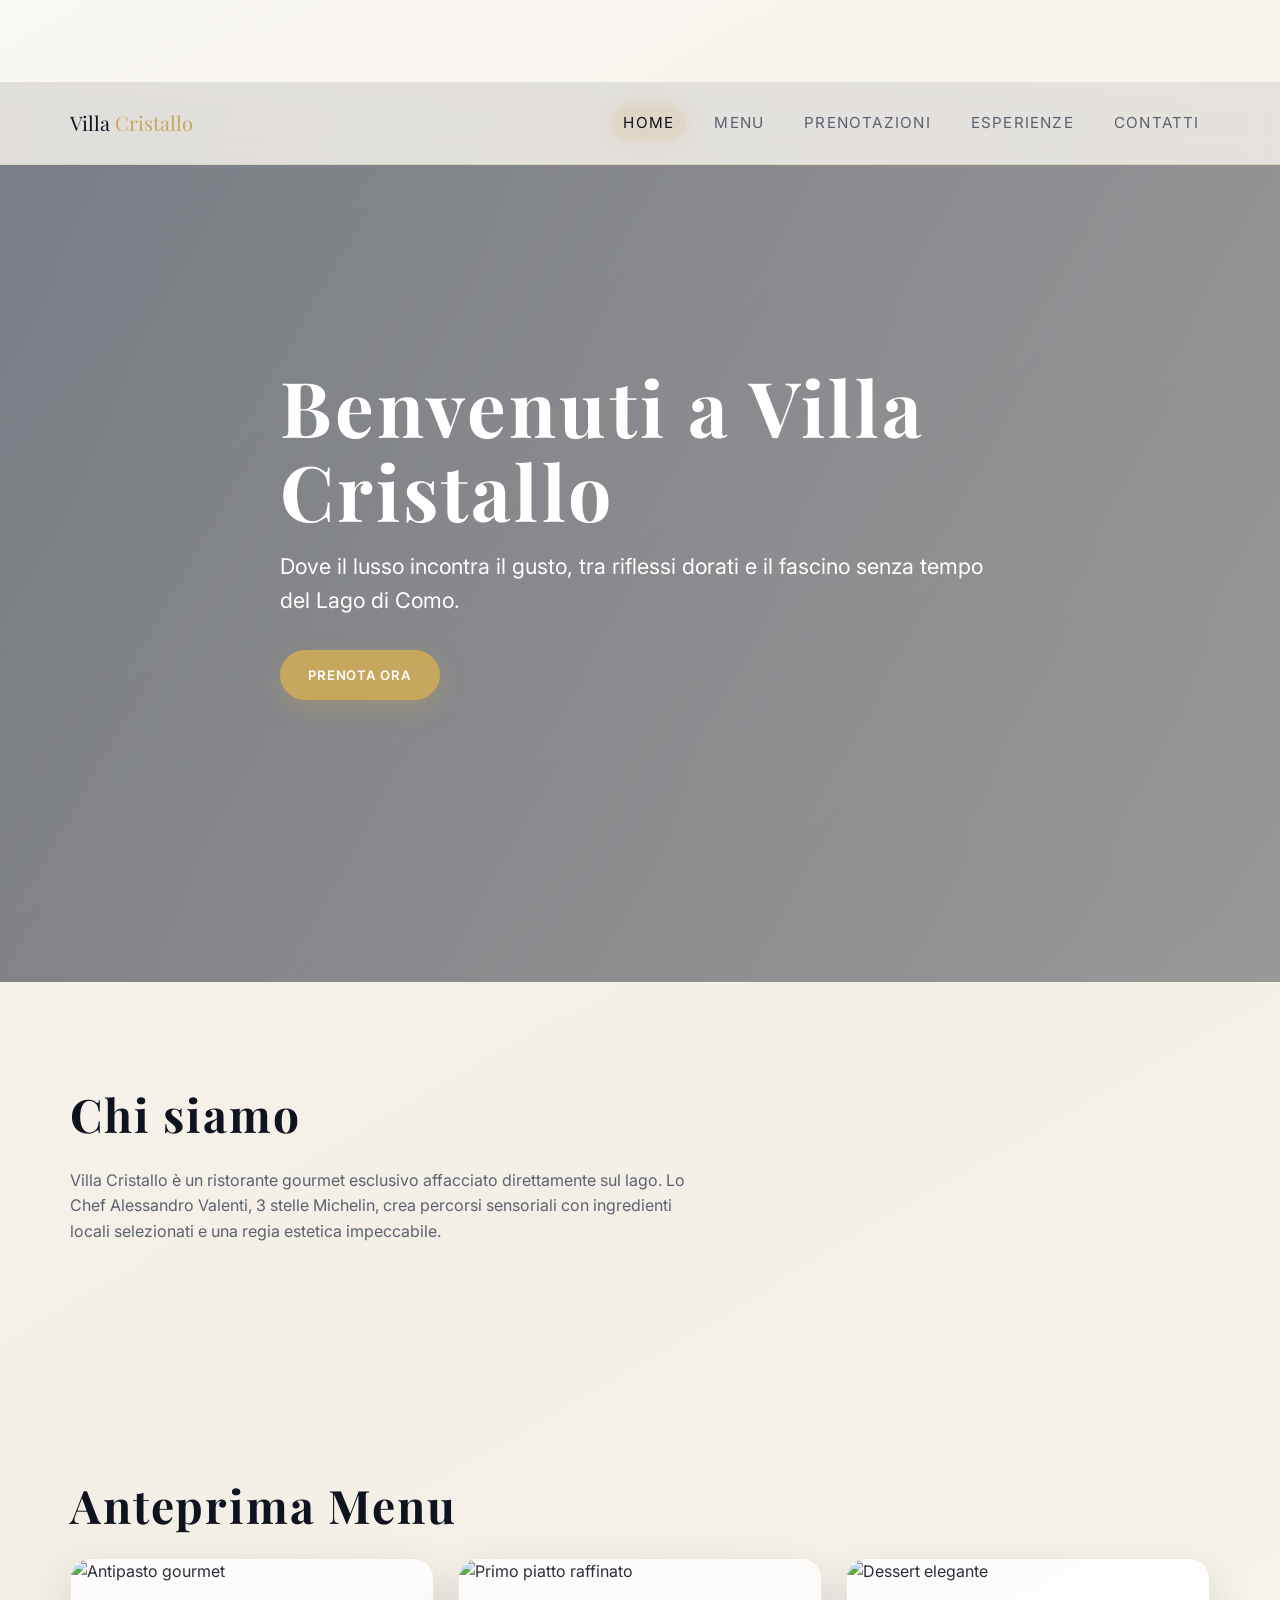
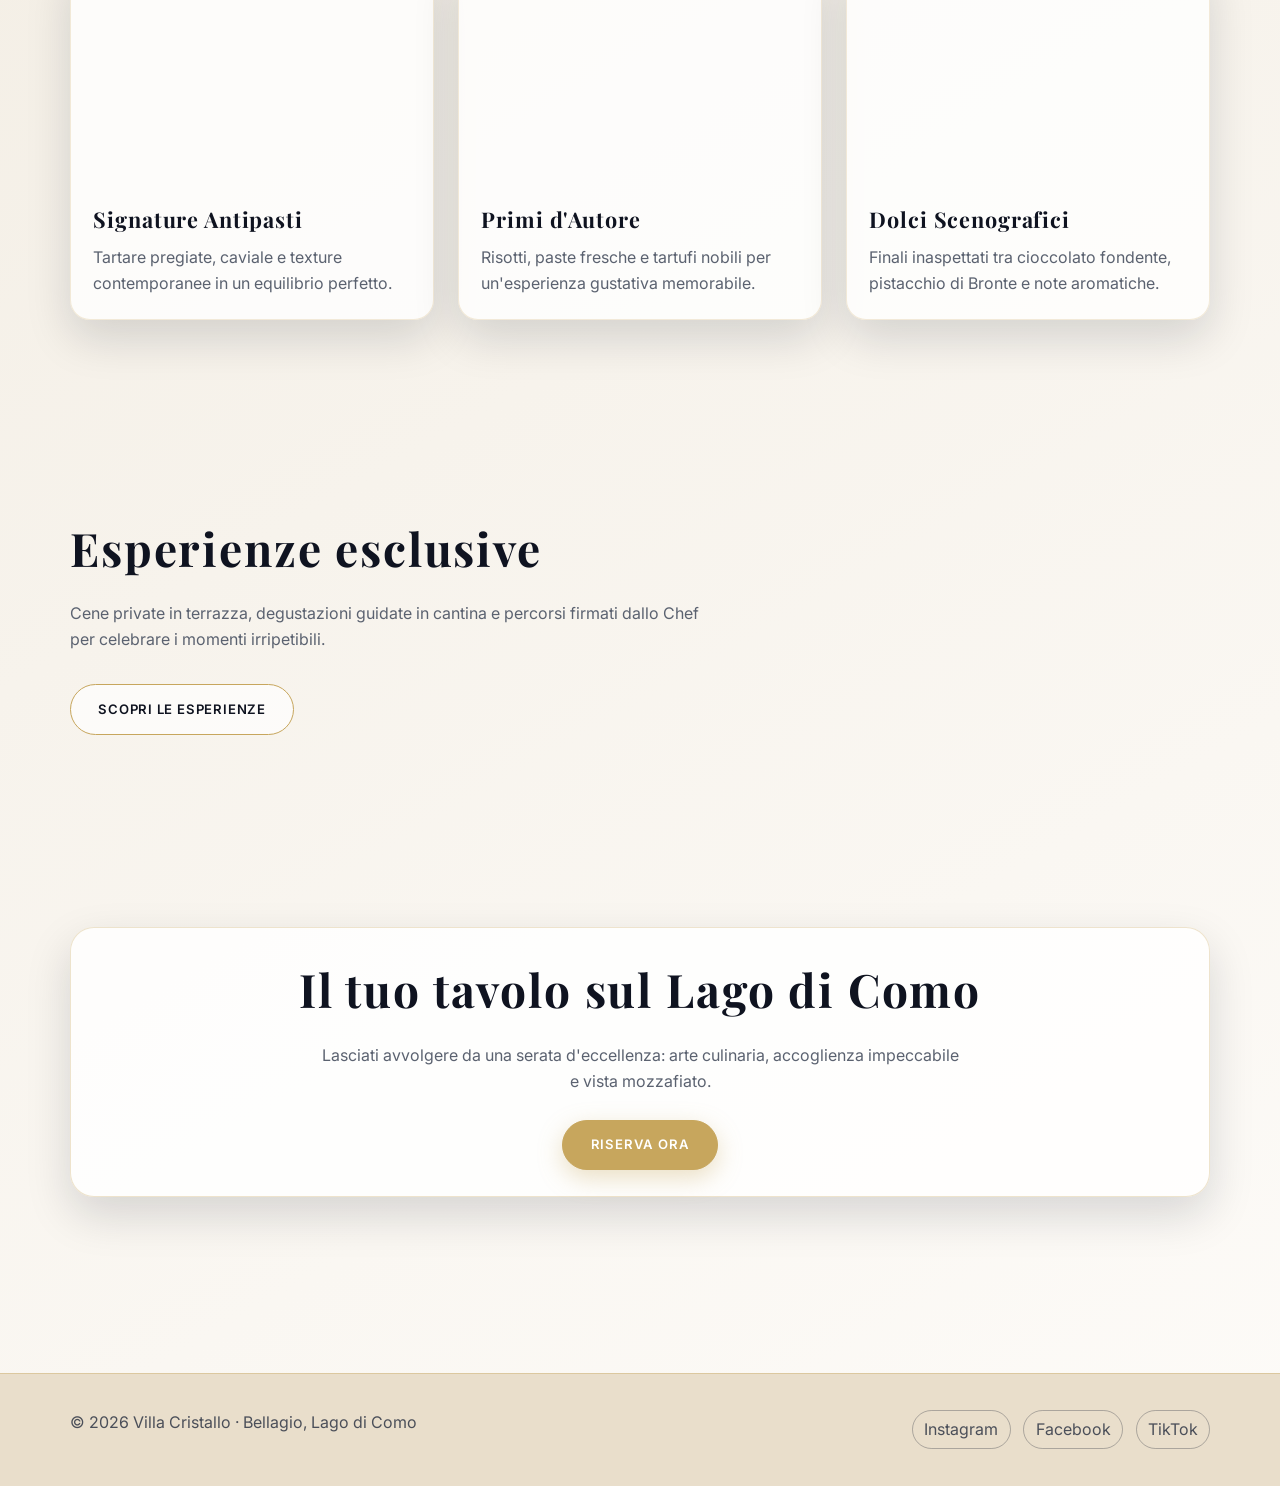
==== commit dee260c4: "Create immersive multi-page luxury website for Villa Cristallo" ====
--- a/index.html
+++ b/index.html
@@ -1,138 +1,100 @@
-<!doctype html>
+<!DOCTYPE html>
 <html lang="it">
-  <head>
-    <meta charset="UTF-8" />
-    <meta name="viewport" content="width=device-width, initial-scale=1.0" />
-    <title>Villa Cristallo | Ristorante Gourmet sul Lago di Como</title>
-    <meta
-      name="description"
-      content="Villa Cristallo: ristorante gourmet di lusso sul Lago di Como. Cucina d'autore, esperienze esclusive e atmosfera unica in villa panoramica."
-    />
-    <link rel="preconnect" href="https://fonts.googleapis.com" />
-    <link rel="preconnect" href="https://fonts.gstatic.com" crossorigin />
-    <link
-      href="https://fonts.googleapis.com/css2?family=Cormorant+Garamond:wght@400;500;600;700&family=Playfair+Display:wght@500;600;700&display=swap"
-      rel="stylesheet"
-    />
-    <link rel="stylesheet" href="styles.css" />
-  </head>
-  <body>
-    <header class="navbar">
-      <div class="container nav-inner">
-        <a class="brand" href="index.html">Villa Cristallo</a>
-        <button class="nav-toggle" aria-label="Apri menu">☰</button>
-        <ul class="nav-links">
-          <li><a class="active" href="index.html">Home</a></li>
-          <li><a href="menu.html">Menù</a></li>
-          <li><a href="reservations.html">Prenotazioni</a></li>
-          <li><a href="gallery.html">Eventi & Esperienze</a></li>
-          <li><a href="contact.html">Contatti</a></li>
-        </ul>
-      </div>
-    </header>
+<head>
+  <meta charset="UTF-8">
+  <meta name="viewport" content="width=device-width, initial-scale=1.0">
+  <title>Villa Cristallo | Gourmet sul Lago di Como</title>
+  <meta name="description" content="Villa Cristallo è il ristorante gourmet di lusso sul Lago di Como: cucina d'autore, vista lago e atmosfera esclusiva.">
+  <link rel="preconnect" href="https://fonts.googleapis.com">
+  <link rel="preconnect" href="https://fonts.gstatic.com" crossorigin>
+  <link href="https://fonts.googleapis.com/css2?family=Inter:wght@400;500;600&family=Playfair+Display:wght@500;700&display=swap" rel="stylesheet">
+  <link rel="stylesheet" href="styles.css">
+</head>
+<body>
+  <header class="navbar">
+    <div class="container navbar-inner">
+      <a class="brand" href="index.html">Villa <span>Cristallo</span></a>
+      <ul class="nav-links">
+        <li><a class="active" href="index.html">Home</a></li>
+        <li><a href="menu.html">Menu</a></li>
+        <li><a href="prenotazioni.html">Prenotazioni</a></li>
+        <li><a href="esperienze.html">Esperienze</a></li>
+        <li><a href="contatti.html">Contatti</a></li>
+      </ul>
+    </div>
+  </header>
 
-    <section
-      class="hero parallax"
-      style="background-image:url('https://images.unsplash.com/photo-1559339352-11d035aa65de?auto=format&fit=crop&w=2200&q=80')"
-    >
-      <div class="container hero-content reveal">
-        <p class="eyebrow">Ristorante sul Lago di Como • Fine Dining • Atmosfera Iconica</p>
-        <h1 id="animated-tagline">Benvenuti a Villa Cristallo: dove il lusso incontra il gusto</h1>
-        <p class="lead">
-          Un ristorante sul lago in cui riflessi dorati, cucina creativa e servizio impeccabile trasformano ogni cena
-          in un'esperienza memorabile.
-        </p>
-        <button class="btn btn-primary" data-open-booking>Prenota il tuo tavolo</button>
-        <a class="btn btn-secondary" href="menu.html">Esplora il menù completo</a>
-      </div>
-    </section>
+  <section class="hero" data-parallax="0.25" style="background-image: url('https://images.unsplash.com/photo-1496417263034-38ec4f0b665a?auto=format&fit=crop&w=1800&q=80');">
+    <div class="container hero-content">
+      <h1>Benvenuti a Villa Cristallo</h1>
+      <p>Dove il lusso incontra il gusto, tra riflessi dorati e il fascino senza tempo del Lago di Como.</p>
+      <a class="btn btn-primary" href="prenotazioni.html">Prenota ora</a>
+    </div>
+  </section>
 
-    <main>
-      <section class="section container reveal">
-        <h2>Menù, prenotazioni, eventi e contatti: tutto in un'esperienza unica</h2>
-        <p class="section-intro">
-          Villa Cristallo è pensata per accompagnarti in ogni dettaglio: scopri il menù stagionale, prenota il tuo
-          tavolo, scegli un'esperienza esclusiva e raggiungici facilmente grazie alla mappa interattiva.
-        </p>
-        <div class="grid three-col">
-          <article class="card">
-            <img
-              src="https://images.unsplash.com/photo-1414235077428-338989a2e8c0?auto=format&fit=crop&w=1100&q=80"
-              alt="Menù gourmet firmato dallo chef"
-            />
-            <h3>Menù gourmet</h3>
-            <p>Antipasti, primi, secondi, dessert e vini pregiati selezionati dal nostro sommelier.</p>
-            <a class="btn btn-secondary" href="menu.html">Vai al menù</a>
-          </article>
-          <article class="card">
-            <img
-              src="https://images.unsplash.com/photo-1519167758481-83f550bb49b3?auto=format&fit=crop&w=1100&q=80"
-              alt="Prenotazione tavolo e serata esclusiva"
-            />
-            <h3>Prenotazioni</h3>
-            <p>Compila il form elegante, seleziona data e orario e ricevi conferma immediata.</p>
-            <a class="btn btn-secondary" href="reservations.html">Prenota ora</a>
-          </article>
-          <article class="card">
-            <img
-              src="https://images.unsplash.com/photo-1528605248644-14dd04022da1?auto=format&fit=crop&w=1100&q=80"
-              alt="Esperienze ed eventi sul Lago di Como"
-            />
-            <h3>Eventi & Esperienze</h3>
-            <p>Cena al tramonto, degustazioni e serate musicali private in location d'eccezione.</p>
-            <a class="btn btn-secondary" href="gallery.html">Scopri esperienze</a>
-          </article>
-        </div>
-      </section>
+  <section class="section reveal">
+    <div class="container">
+      <h2 class="section-title">Chi siamo</h2>
+      <p class="section-subtitle">Villa Cristallo è un ristorante gourmet esclusivo affacciato direttamente sul lago. Lo Chef Alessandro Valenti, 3 stelle Michelin, crea percorsi sensoriali con ingredienti locali selezionati e una regia estetica impeccabile.</p>
+    </div>
+  </section>
 
-      <section class="section container reveal">
-        <h2>Contatti e posizione</h2>
-        <p class="section-intro">
-          Vuoi raggiungerci o parlare con il nostro concierge? Tutti i recapiti e la mappa interattiva sono disponibili
-          nella pagina Contatti.
-        </p>
-        <a class="btn btn-primary" href="contact.html">Apri Contatti e Mappa</a>
-      </section>
-    </main>
-
-    <div id="booking-popup" class="popup" role="dialog" aria-modal="true" aria-labelledby="popup-title">
-      <div class="popup-content">
-        <button class="close-btn" data-close-popup aria-label="Chiudi">×</button>
-        <h3 id="popup-title">Prenotazione rapida</h3>
-        <form class="form-grid" data-reservation-form>
-          <label>Nome<input type="text" required /></label>
-          <label>Cognome<input type="text" required /></label>
-          <label>Data<input type="date" required /></label>
-          <label>Ora<input type="time" required /></label>
-          <label>Persone<input type="number" min="1" max="20" required /></label>
-          <label style="grid-column: 1 / -1">Richieste speciali<textarea></textarea></label>
-          <button class="btn btn-primary" type="submit">Conferma prenotazione</button>
-        </form>
+  <section class="section reveal">
+    <div class="container">
+      <h2 class="section-title">Anteprima Menu</h2>
+      <div class="grid grid-3">
+        <article class="card">
+          <div class="card-media"><img src="https://images.unsplash.com/photo-1559339352-11d035aa65de?auto=format&fit=crop&w=1200&q=80" alt="Antipasto gourmet"></div>
+          <div class="card-content">
+            <h3>Signature Antipasti</h3>
+            <p>Tartare pregiate, caviale e texture contemporanee in un equilibrio perfetto.</p>
+          </div>
+        </article>
+        <article class="card">
+          <div class="card-media"><img src="https://images.unsplash.com/photo-1473093295043-cdd812d0e601?auto=format&fit=crop&w=1200&q=80" alt="Primo piatto raffinato"></div>
+          <div class="card-content">
+            <h3>Primi d'Autore</h3>
+            <p>Risotti, paste fresche e tartufi nobili per un'esperienza gustativa memorabile.</p>
+          </div>
+        </article>
+        <article class="card">
+          <div class="card-media"><img src="https://images.unsplash.com/photo-1517248135467-4c7edcad34c4?auto=format&fit=crop&w=1200&q=80" alt="Dessert elegante"></div>
+          <div class="card-content">
+            <h3>Dolci Scenografici</h3>
+            <p>Finali inaspettati tra cioccolato fondente, pistacchio di Bronte e note aromatiche.</p>
+          </div>
+        </article>
       </div>
     </div>
+  </section>
 
-    <div id="confirmation-popup" class="popup" role="alertdialog" aria-modal="true" aria-labelledby="confirm-title">
-      <div class="popup-content">
-        <button class="close-btn" data-close-popup aria-label="Chiudi">×</button>
-        <h3 id="confirm-title">Grazie, la tua prenotazione è confermata</h3>
-        <p>Ti aspettiamo a Villa Cristallo per una serata indimenticabile.</p>
+  <section class="section reveal">
+    <div class="container">
+      <h2 class="section-title">Esperienze esclusive</h2>
+      <p class="section-subtitle">Cene private in terrazza, degustazioni guidate in cantina e percorsi firmati dallo Chef per celebrare i momenti irripetibili.</p>
+      <a class="btn btn-secondary" href="esperienze.html">Scopri le esperienze</a>
+    </div>
+  </section>
+
+  <section class="section reveal">
+    <div class="container form-wrap" style="text-align:center;">
+      <h2 class="section-title">Il tuo tavolo sul Lago di Como</h2>
+      <p class="section-subtitle" style="margin: 0 auto 1.6rem;">Lasciati avvolgere da una serata d'eccellenza: arte culinaria, accoglienza impeccabile e vista mozzafiato.</p>
+      <a class="btn btn-primary" href="prenotazioni.html">Riserva ora</a>
+    </div>
+  </section>
+
+  <footer class="footer">
+    <div class="container footer-inner">
+      <p>© 2026 Villa Cristallo · Bellagio, Lago di Como</p>
+      <div class="socials">
+        <a href="https://instagram.com" target="_blank" rel="noopener">Instagram</a>
+        <a href="https://facebook.com" target="_blank" rel="noopener">Facebook</a>
+        <a href="https://tiktok.com" target="_blank" rel="noopener">TikTok</a>
       </div>
     </div>
+  </footer>
 
-    <footer class="footer">
-      <div class="container footer-grid">
-        <div>
-          <h4>Villa Cristallo</h4>
-          <p>Ristorante gourmet sul Lago di Como</p>
-        </div>
-        <div>
-          <p>Tel: +39 031 123 4567</p>
-          <p>Email: info@villacristallo.com</p>
-        </div>
-        <div><p>© <span id="year"></span> Villa Cristallo</p></div>
-      </div>
-    </footer>
-
-    <script src="script.js"></script>
-  </body>
+  <script src="script.js"></script>
+</body>
 </html>
--- a/styles.css
+++ b/styles.css
@@ -1,24 +1,20 @@
 :root {
-  --night: #071225;
-  --night-soft: #0d1f3b;
-  --gold: #d2ab67;
-  --gold-soft: #f0d7a7;
   --ivory: #f8f5ef;
+  --champagne: #efe4d2;
+  --gold: #c7a65d;
+  --gold-soft: rgba(199, 166, 93, 0.25);
+  --midnight: #1c2434;
+  --ink: #0f1320;
+  --text: #2a2f3a;
+  --muted: #5b6270;
   --white: #ffffff;
-  --text: #dfe7f7;
-  --muted: #b6c1d8;
-  --panel: rgba(8, 18, 37, 0.82);
-  --shadow: 0 18px 45px rgba(3, 8, 18, 0.45);
+  --shadow: 0 18px 45px rgba(16, 20, 31, 0.15);
 }
 
 * {
-  box-sizing: border-box;
-}
-
-html,
-body {
   margin: 0;
   padding: 0;
+  box-sizing: border-box;
 }
 
 html {
@@ -26,418 +22,392 @@
 }
 
 body {
-  font-family: 'Cormorant Garamond', serif;
+  font-family: 'Inter', 'Segoe UI', sans-serif;
+  background: linear-gradient(150deg, #faf8f3 0%, #f4efe6 40%, #fdfbf8 100%);
   color: var(--text);
-  background: radial-gradient(circle at top, #112b57, #040a14 55%);
   line-height: 1.6;
-  animation: pageFade 0.9s ease;
-}
-
-@keyframes pageFade {
-  from {
-    opacity: 0;
-    transform: translateY(14px);
-  }
-  to {
-    opacity: 1;
-    transform: translateY(0);
-  }
+  overflow-x: hidden;
+  opacity: 0;
+  transform: translateY(12px);
+  transition: opacity 0.8s ease, transform 0.8s ease;
+}
+
+body.page-ready {
+  opacity: 1;
+  transform: translateY(0);
+}
+
+h1,
+h2,
+h3,
+h4 {
+  font-family: 'Playfair Display', 'Times New Roman', serif;
+  letter-spacing: 0.04em;
+  color: var(--ink);
+}
+
+a {
+  text-decoration: none;
+  color: inherit;
 }
 
 img {
+  max-width: 100%;
+  display: block;
+}
+
+.container {
+  width: min(1140px, 92%);
+  margin: 0 auto;
+}
+
+.section {
+  padding: 6rem 0;
+}
+
+.section-title {
+  font-size: clamp(2rem, 3.6vw, 3.4rem);
+  margin-bottom: 1rem;
+}
+
+.section-subtitle {
+  color: var(--muted);
+  max-width: 640px;
+  margin-bottom: 2rem;
+}
+
+.navbar {
+  position: fixed;
+  top: 0;
+  left: 0;
   width: 100%;
-  display: block;
-  border-radius: 1.1rem;
-}
-
-.container {
-  width: min(1180px, 92%);
-  margin: 0 auto;
-}
-
-.navbar {
-  position: sticky;
-  top: 0;
-  z-index: 100;
-  backdrop-filter: blur(14px);
-  background: rgba(6, 15, 30, 0.8);
-  border-bottom: 1px solid rgba(210, 171, 103, 0.35);
-}
-
-.nav-inner {
-  min-height: 74px;
+  z-index: 1000;
+  background: rgba(248, 245, 239, 0.82);
+  backdrop-filter: blur(12px);
+  border-bottom: 1px solid rgba(199, 166, 93, 0.25);
+}
+
+.navbar-inner {
+  display: flex;
+  justify-content: space-between;
+  align-items: center;
+  gap: 1.5rem;
+  height: 82px;
+}
+
+.brand {
+  font-size: 1.25rem;
+  font-family: 'Playfair Display', serif;
+  color: var(--ink);
+}
+
+.brand span {
+  color: var(--gold);
+}
+
+.nav-links {
+  display: flex;
+  gap: 1.2rem;
+  list-style: none;
+}
+
+.nav-links a {
+  color: var(--muted);
+  font-size: 0.95rem;
+  letter-spacing: 0.08em;
+  text-transform: uppercase;
+  padding: 0.45rem 0.65rem;
+  border-radius: 999px;
+  transition: all 0.35s ease;
+}
+
+.nav-links a:hover,
+.nav-links a.active {
+  color: var(--ink);
+  background: rgba(199, 166, 93, 0.18);
+  box-shadow: 0 0 18px var(--gold-soft);
+}
+
+.hero {
+  min-height: 100vh;
   display: flex;
   align-items: center;
-  justify-content: space-between;
-  gap: 1rem;
-}
-
-.brand {
-  color: var(--ivory);
-  text-decoration: none;
-  font-family: 'Playfair Display', serif;
-  letter-spacing: 0.06em;
-  font-size: 1.28rem;
-}
-
-.nav-toggle {
-  display: none;
-  background: transparent;
-  color: var(--ivory);
-  border: 1px solid rgba(210, 171, 103, 0.6);
-  border-radius: 0.5rem;
-  padding: 0.3rem 0.6rem;
-}
-
-.nav-links {
-  margin: 0;
-  padding: 0;
-  list-style: none;
-  display: flex;
-  align-items: center;
-  gap: 0.75rem;
-}
-
-.nav-links a {
-  color: var(--text);
-  text-decoration: none;
-  padding: 0.45rem 0.85rem;
-  border-radius: 999px;
-  border: 1px solid transparent;
-  transition: all 0.35s ease;
-}
-
-.nav-links a:hover,
-.nav-links a.active {
-  color: var(--ivory);
-  border-color: rgba(210, 171, 103, 0.85);
-  box-shadow: 0 0 18px rgba(210, 171, 103, 0.25);
-}
-
-.hero {
-  min-height: 95vh;
   position: relative;
+  margin-top: 82px;
   background-size: cover;
   background-position: center;
-  display: grid;
-  align-items: center;
+  background-attachment: fixed;
 }
 
 .hero::before {
   content: '';
   position: absolute;
   inset: 0;
-  background: linear-gradient(120deg, rgba(4, 10, 20, 0.83), rgba(14, 34, 68, 0.52));
+  background: linear-gradient(120deg, rgba(28, 36, 52, 0.58), rgba(27, 32, 43, 0.42));
 }
 
 .hero-content {
   position: relative;
-  max-width: 760px;
-  padding: 4rem 0;
+  color: var(--white);
+  max-width: 720px;
 }
 
 .hero h1 {
-  margin: 0.5rem 0 1rem;
-  font-size: clamp(2.1rem, 6vw, 4.5rem);
-  font-family: 'Playfair Display', serif;
-  color: var(--ivory);
-}
-
-.lead {
-  font-size: 1.2rem;
-  color: var(--muted);
-}
-
-.eyebrow {
-  color: var(--gold-soft);
+  color: var(--white);
+  font-size: clamp(2.4rem, 6vw, 5rem);
+  line-height: 1.1;
+  margin-bottom: 1rem;
+}
+
+.hero p {
+  font-size: clamp(1rem, 1.8vw, 1.35rem);
+  margin-bottom: 2rem;
+}
+
+.btn {
+  display: inline-flex;
+  align-items: center;
+  justify-content: center;
+  border: 1px solid var(--gold);
+  border-radius: 999px;
+  padding: 0.85rem 1.7rem;
+  letter-spacing: 0.06em;
   text-transform: uppercase;
-  letter-spacing: 0.15em;
-  font-size: 0.78rem;
-}
-
-.btn {
-  border: none;
+  font-size: 0.82rem;
+  font-weight: 600;
+  transition: all 0.35s ease;
   cursor: pointer;
-  text-decoration: none;
-  display: inline-block;
-  padding: 0.85rem 1.35rem;
-  border-radius: 999px;
-  font-size: 1rem;
-  margin-top: 0.9rem;
-  margin-right: 0.5rem;
-  transition: transform 0.35s ease, box-shadow 0.35s ease, background 0.35s ease;
 }
 
 .btn-primary {
-  color: #1d1a13;
-  background: linear-gradient(135deg, var(--gold), #f3dfa8);
-  box-shadow: 0 12px 30px rgba(210, 171, 103, 0.3);
+  background: var(--gold);
+  color: var(--white);
+  box-shadow: 0 8px 24px rgba(199, 166, 93, 0.35);
 }
 
 .btn-primary:hover {
-  transform: translateY(-3px);
-  box-shadow: 0 16px 34px rgba(210, 171, 103, 0.42);
+  transform: translateY(-2px);
+  box-shadow: 0 12px 30px rgba(199, 166, 93, 0.45);
+  filter: saturate(1.08);
 }
 
 .btn-secondary {
-  color: var(--ivory);
-  border: 1px solid rgba(255, 255, 255, 0.58);
-  background: transparent;
+  color: var(--ink);
+  background: rgba(255, 255, 255, 0.7);
 }
 
 .btn-secondary:hover {
-  border-color: var(--gold);
-  box-shadow: 0 0 24px rgba(210, 171, 103, 0.35);
-}
-
-.section {
-  padding: 5rem 0;
-}
-
-.section h2,
-.section h3,
-.section h4 {
-  font-family: 'Playfair Display', serif;
-  color: var(--ivory);
-}
-
-.section-intro {
-  color: var(--muted);
-  max-width: 78ch;
+  background: var(--gold);
+  color: var(--white);
+  box-shadow: 0 0 18px var(--gold-soft);
 }
 
 .grid {
   display: grid;
-  gap: 1.15rem;
-}
-
-.three-col {
-  grid-template-columns: repeat(auto-fit, minmax(230px, 1fr));
-}
-
-.menu-grid {
-  grid-template-columns: repeat(auto-fit, minmax(280px, 1fr));
+  gap: 1.5rem;
+}
+
+.grid-3 {
+  grid-template-columns: repeat(3, minmax(0, 1fr));
 }
 
 .card {
-  background: linear-gradient(150deg, rgba(11, 22, 45, 0.9), rgba(10, 16, 30, 0.86));
-  border: 1px solid rgba(210, 171, 103, 0.32);
-  border-radius: 1.1rem;
-  padding: 1.15rem;
+  background: rgba(255, 255, 255, 0.78);
+  border: 1px solid rgba(199, 166, 93, 0.22);
+  border-radius: 20px;
+  overflow: hidden;
   box-shadow: var(--shadow);
-  transition: transform 0.35s ease, box-shadow 0.35s ease, border-color 0.35s ease;
+  transition: transform 0.4s ease, box-shadow 0.4s ease;
 }
 
 .card:hover {
-  transform: translateY(-5px);
-  border-color: rgba(210, 171, 103, 0.85);
-  box-shadow: 0 18px 45px rgba(210, 171, 103, 0.2);
-}
-
-.card img {
+  transform: translateY(-6px);
+  box-shadow: 0 22px 45px rgba(18, 22, 35, 0.2);
+}
+
+.card-media {
   height: 220px;
+  overflow: hidden;
+}
+
+.card-media img {
+  width: 100%;
+  height: 100%;
   object-fit: cover;
-  margin-bottom: 0.9rem;
-}
-
-.badge-list {
+  transition: transform 0.6s ease;
+}
+
+.card:hover .card-media img {
+  transform: scale(1.08);
+}
+
+.card-content {
+  padding: 1.4rem;
+}
+
+.card-content h3 {
+  margin-bottom: 0.55rem;
+  font-size: 1.35rem;
+}
+
+.card-content p {
+  color: var(--muted);
+}
+
+.menu-section {
+  margin-bottom: 3rem;
+}
+
+.menu-list {
+  display: grid;
+  grid-template-columns: repeat(3, minmax(0, 1fr));
+  gap: 1.2rem;
+}
+
+.menu-item {
+  padding: 1rem;
+  border-radius: 14px;
+  background: rgba(255, 255, 255, 0.75);
+  border: 1px solid rgba(199, 166, 93, 0.2);
+}
+
+.menu-item h4 {
+  font-size: 1.05rem;
+  margin-bottom: 0.3rem;
+}
+
+.menu-item p {
+  color: var(--muted);
+  font-size: 0.95rem;
+}
+
+.form-wrap {
+  background: rgba(255, 255, 255, 0.82);
+  border-radius: 24px;
+  border: 1px solid rgba(199, 166, 93, 0.3);
+  box-shadow: var(--shadow);
+  padding: clamp(1.4rem, 2vw, 2.4rem);
+}
+
+.form-grid {
+  display: grid;
+  gap: 1rem;
+  grid-template-columns: repeat(2, minmax(0, 1fr));
+}
+
+label {
+  display: block;
+  font-weight: 600;
+  margin-bottom: 0.3rem;
+  color: var(--ink);
+}
+
+input,
+select,
+textarea {
+  width: 100%;
+  border-radius: 12px;
+  border: 1px solid rgba(28, 36, 52, 0.2);
+  background: rgba(255, 255, 255, 0.95);
+  padding: 0.78rem 0.85rem;
+  font: inherit;
+}
+
+textarea {
+  min-height: 130px;
+  resize: vertical;
+}
+
+.input-full {
+  grid-column: 1 / -1;
+}
+
+.notice {
+  margin-top: 1rem;
+  color: #2f7b4e;
+  font-weight: 600;
+}
+
+.footer {
+  padding: 2.3rem 0;
+  background: #e9decb;
+  border-top: 1px solid rgba(199, 166, 93, 0.4);
+  color: #4b4f59;
+  margin-top: 5rem;
+}
+
+.footer-inner {
   display: flex;
   flex-wrap: wrap;
-  gap: 0.35rem;
-  padding: 0;
-  list-style: none;
-}
-
-.badge {
-  border: 1px solid rgba(210, 171, 103, 0.45);
+  justify-content: space-between;
+  gap: 0.7rem 1rem;
+}
+
+.socials {
+  display: flex;
+  gap: 0.8rem;
+}
+
+.socials a {
+  border: 1px solid rgba(28, 36, 52, 0.3);
+  padding: 0.35rem 0.7rem;
   border-radius: 999px;
-  padding: 0.2rem 0.65rem;
-  font-size: 0.85rem;
-  color: #f8dfb7;
-}
-
-.form-box {
-  background: var(--panel);
-  border: 1px solid rgba(210, 171, 103, 0.4);
-  border-radius: 1rem;
-  padding: 1.4rem;
-  box-shadow: var(--shadow);
-}
-
-.form-grid {
-  display: grid;
-  gap: 0.8rem;
-  grid-template-columns: repeat(auto-fit, minmax(220px, 1fr));
-}
-
-label {
-  font-size: 0.92rem;
-  color: var(--gold-soft);
-}
-
-input,
-textarea,
-select {
-  width: 100%;
-  margin-top: 0.3rem;
-  border-radius: 0.7rem;
-  border: 1px solid rgba(210, 171, 103, 0.45);
-  background: rgba(255, 255, 255, 0.05);
-  color: var(--ivory);
-  padding: 0.65rem 0.75rem;
-  font-family: inherit;
-}
-
-textarea {
-  min-height: 110px;
-  resize: vertical;
-}
-
-.parallax {
-  background-attachment: fixed;
+  transition: all 0.3s ease;
+}
+
+.socials a:hover {
+  background: var(--gold);
+  color: var(--white);
+  border-color: var(--gold);
 }
 
 .reveal {
   opacity: 0;
   transform: translateY(24px);
-  transition: all 0.8s ease;
+  transition: opacity 0.8s ease, transform 0.8s ease;
 }
 
 .reveal.visible {
   opacity: 1;
   transform: translateY(0);
-}
-
-.footer {
-  padding: 2.5rem 0;
-  border-top: 1px solid rgba(210, 171, 103, 0.28);
-  color: #c7d2ea;
-}
-
-.footer-grid {
-  display: grid;
-  gap: 1rem;
-  grid-template-columns: repeat(auto-fit, minmax(220px, 1fr));
-}
-
-.popup,
-.lightbox {
-  position: fixed;
-  inset: 0;
-  background: rgba(2, 6, 13, 0.82);
-  display: none;
-  align-items: center;
-  justify-content: center;
-  z-index: 200;
-  padding: 1rem;
-}
-
-.popup.open,
-.lightbox.open {
-  display: flex;
-}
-
-.popup-content,
-.lightbox-content {
-  width: min(560px, 95%);
-  background: linear-gradient(180deg, #0b1d3a, #071023);
-  border: 1px solid rgba(210, 171, 103, 0.6);
-  border-radius: 1rem;
-  padding: 1.25rem;
-  box-shadow: var(--shadow);
-  animation: popupRise 0.45s ease;
-}
-
-@keyframes popupRise {
-  from {
-    transform: translateY(20px) scale(0.96);
-    opacity: 0;
-  }
-  to {
-    transform: translateY(0) scale(1);
-    opacity: 1;
-  }
-}
-
-.close-btn {
-  float: right;
-  border: none;
-  background: transparent;
-  color: var(--gold-soft);
-  font-size: 1.5rem;
-  cursor: pointer;
-}
-
-.gallery-grid {
-  grid-template-columns: repeat(auto-fit, minmax(240px, 1fr));
-}
-
-.gallery-item {
-  overflow: hidden;
-  border-radius: 1rem;
-  border: 1px solid rgba(210, 171, 103, 0.4);
-}
-
-.gallery-item img {
-  height: 260px;
-  object-fit: cover;
-  transition: transform 0.55s ease;
-  cursor: pointer;
-}
-
-.gallery-item:hover img {
-  transform: scale(1.08);
 }
 
 .map-wrap iframe {
   width: 100%;
   min-height: 360px;
   border: 0;
-  border-radius: 1rem;
-}
-
-
-.map-wrap #interactive-map {
-  width: 100%;
-  min-height: 420px;
-  border-radius: 1rem;
-  border: 1px solid rgba(210, 171, 103, 0.45);
-  overflow: hidden;
+  border-radius: 18px;
   box-shadow: var(--shadow);
 }
 
-.map-popup h4 {
-  margin: 0 0 0.25rem;
-  color: #0b1630;
-}
-
-.map-popup p {
-  margin: 0;
-  color: #13213e;
-}
-
-@media (max-width: 860px) {
-  .nav-toggle {
-    display: inline-block;
+@media (max-width: 980px) {
+  .grid-3,
+  .menu-list {
+    grid-template-columns: repeat(2, minmax(0, 1fr));
   }
-
-  .nav-links {
-    position: absolute;
-    right: 4%;
-    top: 66px;
-    background: rgba(5, 12, 24, 0.95);
-    border: 1px solid rgba(210, 171, 103, 0.45);
-    border-radius: 0.8rem;
+}
+
+@media (max-width: 760px) {
+  .navbar-inner {
     flex-direction: column;
-    padding: 0.5rem;
-    display: none;
+    height: auto;
+    padding: 0.8rem 0 1rem;
   }
 
-  .nav-links.open {
-    display: flex;
-  }
-
-  .parallax {
+  .hero {
+    margin-top: 118px;
+    min-height: 85vh;
     background-attachment: scroll;
   }
-}
+
+  .nav-links {
+    flex-wrap: wrap;
+    justify-content: center;
+  }
+
+  .grid-3,
+  .menu-list,
+  .form-grid {
+    grid-template-columns: 1fr;
+  }
+}
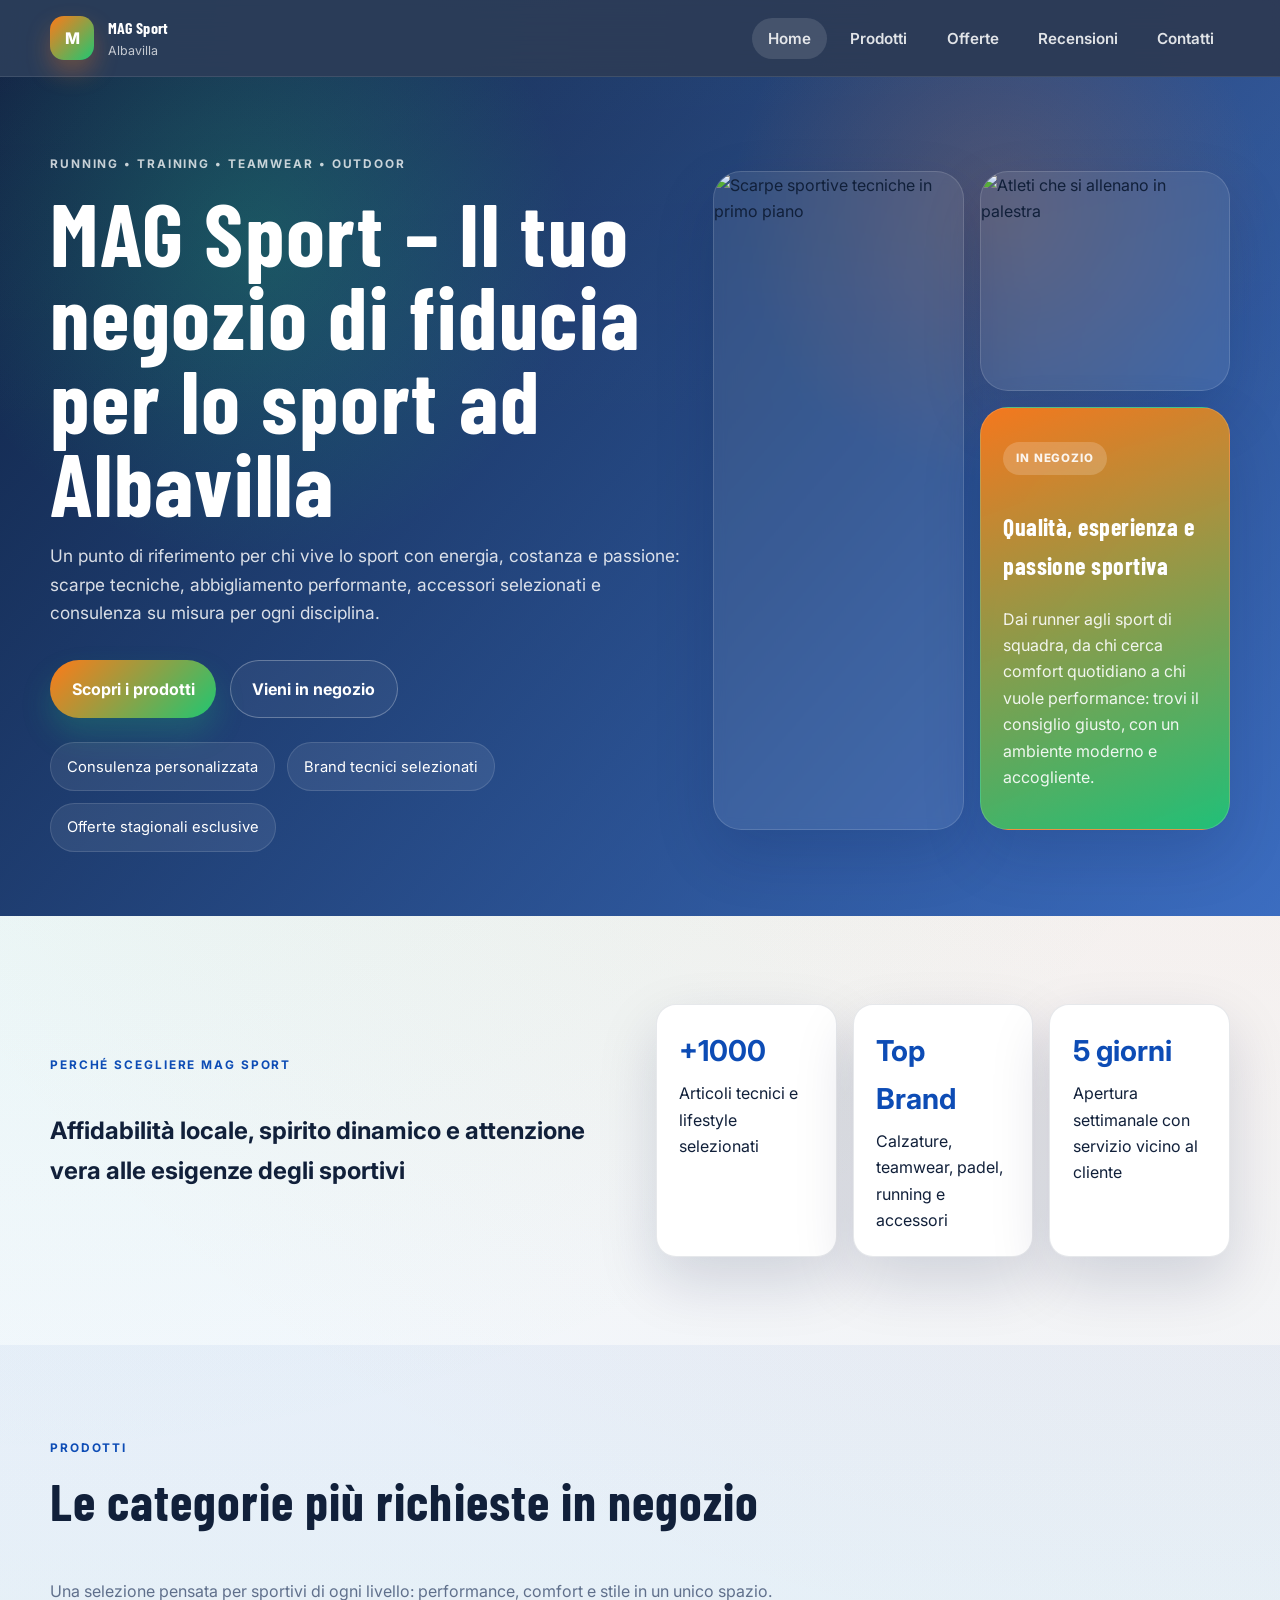
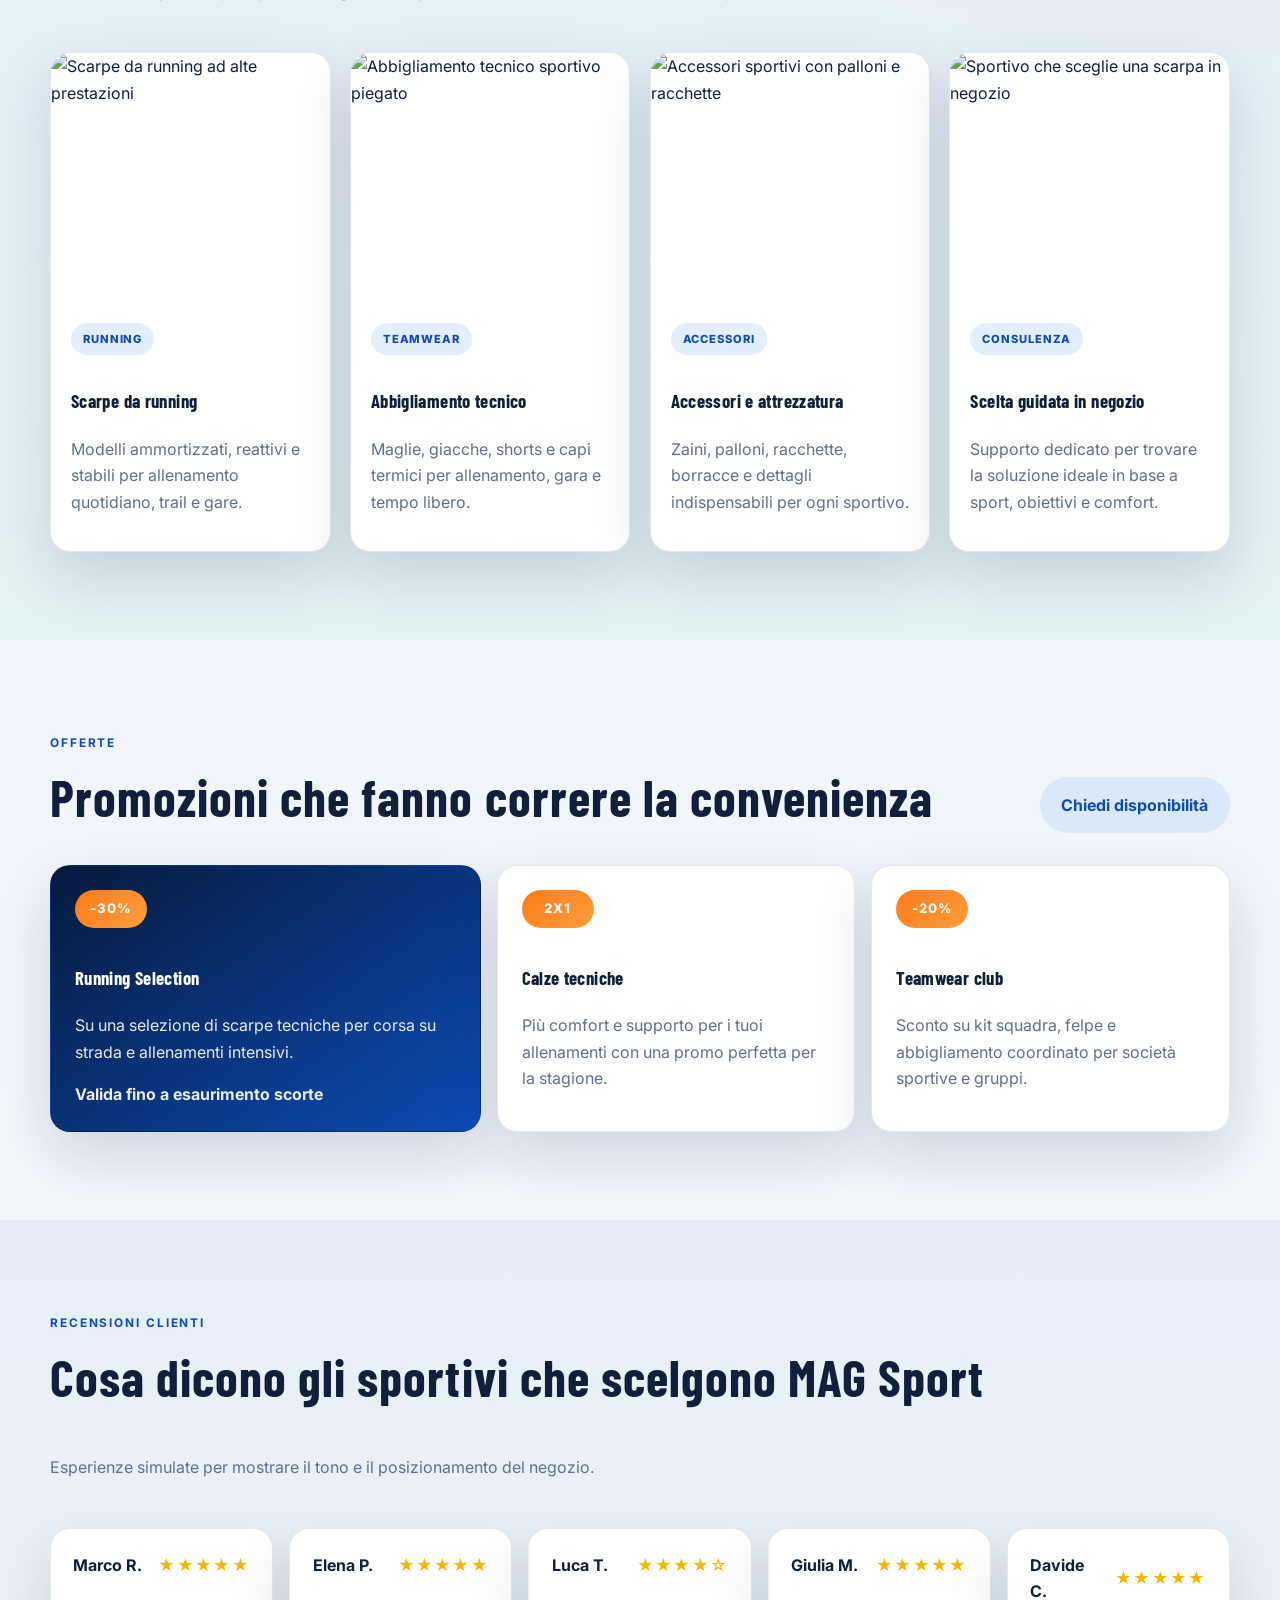
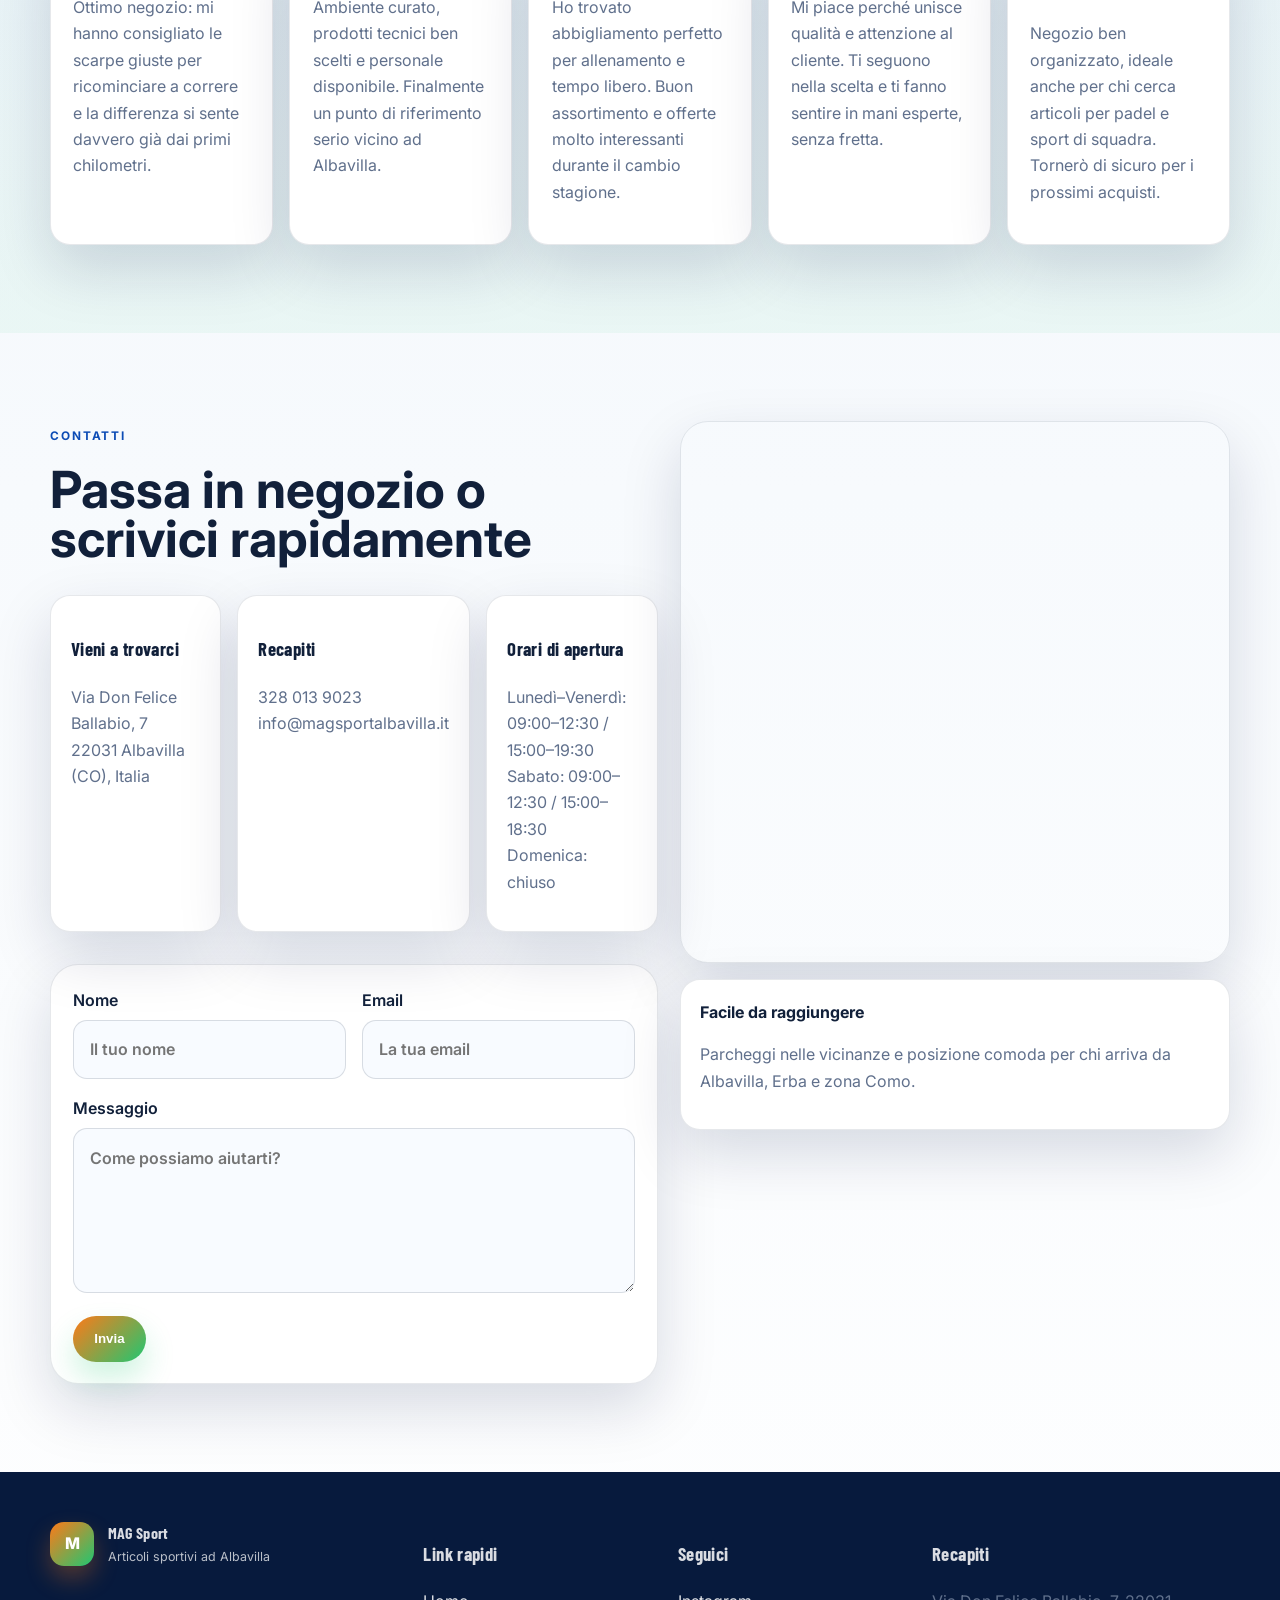
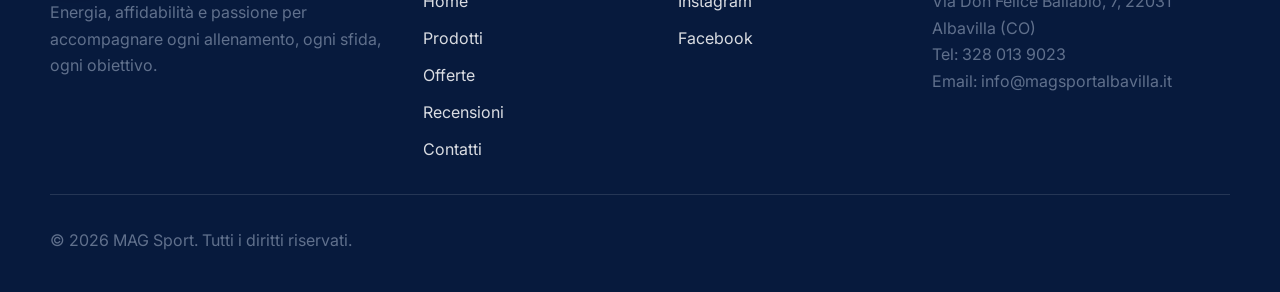
==== commit 7df0ec3b: "Create MAG Sport landing site" ====
--- a/index.html
+++ b/index.html
@@ -1,100 +1,379 @@
-<!DOCTYPE html>
+<!doctype html>
 <html lang="it">
-<head>
-  <meta charset="UTF-8">
-  <meta name="viewport" content="width=device-width, initial-scale=1.0">
-  <title>Villa Cristallo | Gourmet sul Lago di Como</title>
-  <meta name="description" content="Villa Cristallo è il ristorante gourmet di lusso sul Lago di Como: cucina d'autore, vista lago e atmosfera esclusiva.">
-  <link rel="preconnect" href="https://fonts.googleapis.com">
-  <link rel="preconnect" href="https://fonts.gstatic.com" crossorigin>
-  <link href="https://fonts.googleapis.com/css2?family=Inter:wght@400;500;600&family=Playfair+Display:wght@500;700&display=swap" rel="stylesheet">
-  <link rel="stylesheet" href="styles.css">
-</head>
-<body>
-  <header class="navbar">
-    <div class="container navbar-inner">
-      <a class="brand" href="index.html">Villa <span>Cristallo</span></a>
-      <ul class="nav-links">
-        <li><a class="active" href="index.html">Home</a></li>
-        <li><a href="menu.html">Menu</a></li>
-        <li><a href="prenotazioni.html">Prenotazioni</a></li>
-        <li><a href="esperienze.html">Esperienze</a></li>
-        <li><a href="contatti.html">Contatti</a></li>
-      </ul>
-    </div>
-  </header>
-
-  <section class="hero" data-parallax="0.25" style="background-image: url('https://images.unsplash.com/photo-1496417263034-38ec4f0b665a?auto=format&fit=crop&w=1800&q=80');">
-    <div class="container hero-content">
-      <h1>Benvenuti a Villa Cristallo</h1>
-      <p>Dove il lusso incontra il gusto, tra riflessi dorati e il fascino senza tempo del Lago di Como.</p>
-      <a class="btn btn-primary" href="prenotazioni.html">Prenota ora</a>
-    </div>
-  </section>
-
-  <section class="section reveal">
-    <div class="container">
-      <h2 class="section-title">Chi siamo</h2>
-      <p class="section-subtitle">Villa Cristallo è un ristorante gourmet esclusivo affacciato direttamente sul lago. Lo Chef Alessandro Valenti, 3 stelle Michelin, crea percorsi sensoriali con ingredienti locali selezionati e una regia estetica impeccabile.</p>
-    </div>
-  </section>
-
-  <section class="section reveal">
-    <div class="container">
-      <h2 class="section-title">Anteprima Menu</h2>
-      <div class="grid grid-3">
-        <article class="card">
-          <div class="card-media"><img src="https://images.unsplash.com/photo-1559339352-11d035aa65de?auto=format&fit=crop&w=1200&q=80" alt="Antipasto gourmet"></div>
-          <div class="card-content">
-            <h3>Signature Antipasti</h3>
-            <p>Tartare pregiate, caviale e texture contemporanee in un equilibrio perfetto.</p>
-          </div>
-        </article>
-        <article class="card">
-          <div class="card-media"><img src="https://images.unsplash.com/photo-1473093295043-cdd812d0e601?auto=format&fit=crop&w=1200&q=80" alt="Primo piatto raffinato"></div>
-          <div class="card-content">
-            <h3>Primi d'Autore</h3>
-            <p>Risotti, paste fresche e tartufi nobili per un'esperienza gustativa memorabile.</p>
-          </div>
-        </article>
-        <article class="card">
-          <div class="card-media"><img src="https://images.unsplash.com/photo-1517248135467-4c7edcad34c4?auto=format&fit=crop&w=1200&q=80" alt="Dessert elegante"></div>
-          <div class="card-content">
-            <h3>Dolci Scenografici</h3>
-            <p>Finali inaspettati tra cioccolato fondente, pistacchio di Bronte e note aromatiche.</p>
-          </div>
-        </article>
+  <head>
+    <meta charset="UTF-8" />
+    <meta name="viewport" content="width=device-width, initial-scale=1.0" />
+    <title>MAG Sport | Articoli sportivi ad Albavilla</title>
+    <meta
+      name="description"
+      content="MAG Sport è il negozio di fiducia per lo sport ad Albavilla: scarpe, abbigliamento, accessori, offerte stagionali e consulenza personalizzata per ogni atleta."
+    />
+    <link rel="preconnect" href="https://fonts.googleapis.com" />
+    <link rel="preconnect" href="https://fonts.gstatic.com" crossorigin />
+    <link
+      href="https://fonts.googleapis.com/css2?family=Inter:wght@400;500;600;700;800&family=Barlow+Condensed:wght@600;700&display=swap"
+      rel="stylesheet"
+    />
+    <link rel="stylesheet" href="styles.css" />
+  </head>
+  <body>
+    <header class="navbar">
+      <div class="container nav-inner">
+        <a class="brand" href="#home" aria-label="MAG Sport Home">
+          <span class="brand-mark">M</span>
+          <span>
+            <strong>MAG Sport</strong>
+            <small>Albavilla</small>
+          </span>
+        </a>
+        <button class="nav-toggle" aria-label="Apri menu" aria-expanded="false">☰</button>
+        <nav>
+          <ul class="nav-links">
+            <li><a class="active" href="#home">Home</a></li>
+            <li><a href="#prodotti">Prodotti</a></li>
+            <li><a href="#offerte">Offerte</a></li>
+            <li><a href="#recensioni">Recensioni</a></li>
+            <li><a href="#contatti">Contatti</a></li>
+          </ul>
+        </nav>
       </div>
-    </div>
-  </section>
-
-  <section class="section reveal">
-    <div class="container">
-      <h2 class="section-title">Esperienze esclusive</h2>
-      <p class="section-subtitle">Cene private in terrazza, degustazioni guidate in cantina e percorsi firmati dallo Chef per celebrare i momenti irripetibili.</p>
-      <a class="btn btn-secondary" href="esperienze.html">Scopri le esperienze</a>
-    </div>
-  </section>
-
-  <section class="section reveal">
-    <div class="container form-wrap" style="text-align:center;">
-      <h2 class="section-title">Il tuo tavolo sul Lago di Como</h2>
-      <p class="section-subtitle" style="margin: 0 auto 1.6rem;">Lasciati avvolgere da una serata d'eccellenza: arte culinaria, accoglienza impeccabile e vista mozzafiato.</p>
-      <a class="btn btn-primary" href="prenotazioni.html">Riserva ora</a>
-    </div>
-  </section>
-
-  <footer class="footer">
-    <div class="container footer-inner">
-      <p>© 2026 Villa Cristallo · Bellagio, Lago di Como</p>
-      <div class="socials">
-        <a href="https://instagram.com" target="_blank" rel="noopener">Instagram</a>
-        <a href="https://facebook.com" target="_blank" rel="noopener">Facebook</a>
-        <a href="https://tiktok.com" target="_blank" rel="noopener">TikTok</a>
+    </header>
+
+    <section id="home" class="hero">
+      <div class="hero-overlay"></div>
+      <div class="container hero-grid reveal visible">
+        <div class="hero-copy">
+          <p class="eyebrow">Running • Training • Teamwear • Outdoor</p>
+          <h1>MAG Sport – Il tuo negozio di fiducia per lo sport ad Albavilla</h1>
+          <p class="hero-text">
+            Un punto di riferimento per chi vive lo sport con energia, costanza e passione: scarpe tecniche,
+            abbigliamento performante, accessori selezionati e consulenza su misura per ogni disciplina.
+          </p>
+          <div class="hero-actions">
+            <a class="btn btn-primary" href="#prodotti">Scopri i prodotti</a>
+            <a class="btn btn-outline" href="#contatti">Vieni in negozio</a>
+          </div>
+          <ul class="hero-highlights">
+            <li>Consulenza personalizzata</li>
+            <li>Brand tecnici selezionati</li>
+            <li>Offerte stagionali esclusive</li>
+          </ul>
+        </div>
+
+        <div class="hero-showcase">
+          <article class="showcase-card showcase-tall">
+            <img
+              src="https://images.unsplash.com/photo-1542291026-7eec264c27ff?auto=format&fit=crop&w=1200&q=80"
+              alt="Scarpe sportive tecniche in primo piano"
+            />
+          </article>
+          <article class="showcase-card">
+            <img
+              src="https://images.unsplash.com/photo-1517836357463-d25dfeac3438?auto=format&fit=crop&w=1200&q=80"
+              alt="Atleti che si allenano in palestra"
+            />
+          </article>
+          <article class="showcase-card accent-card">
+            <div>
+              <p class="mini-label">In negozio</p>
+              <h2>Qualità, esperienza e passione sportiva</h2>
+              <p>
+                Dai runner agli sport di squadra, da chi cerca comfort quotidiano a chi vuole performance: trovi il
+                consiglio giusto, con un ambiente moderno e accogliente.
+              </p>
+            </div>
+          </article>
+        </div>
       </div>
-    </div>
-  </footer>
-
-  <script src="script.js"></script>
-</body>
+    </section>
+
+    <main>
+      <section class="section">
+        <div class="container intro-grid reveal">
+          <div>
+            <p class="eyebrow dark">Perché scegliere MAG Sport</p>
+            <h2>Affidabilità locale, spirito dinamico e attenzione vera alle esigenze degli sportivi</h2>
+          </div>
+          <div class="stats-grid">
+            <article class="stat-card">
+              <strong>+1000</strong>
+              <span>Articoli tecnici e lifestyle selezionati</span>
+            </article>
+            <article class="stat-card">
+              <strong>Top Brand</strong>
+              <span>Calzature, teamwear, padel, running e accessori</span>
+            </article>
+            <article class="stat-card">
+              <strong>5 giorni</strong>
+              <span>Apertura settimanale con servizio vicino al cliente</span>
+            </article>
+          </div>
+        </div>
+      </section>
+
+      <section id="prodotti" class="section section-soft">
+        <div class="container reveal">
+          <div class="section-heading between">
+            <div>
+              <p class="eyebrow dark">Prodotti</p>
+              <h2>Le categorie più richieste in negozio</h2>
+            </div>
+            <p class="section-intro">
+              Una selezione pensata per sportivi di ogni livello: performance, comfort e stile in un unico spazio.
+            </p>
+          </div>
+
+          <div class="product-grid">
+            <article class="product-card">
+              <img
+                src="https://images.unsplash.com/photo-1542291026-7eec264c27ff?auto=format&fit=crop&w=1200&q=80"
+                alt="Scarpe da running ad alte prestazioni"
+              />
+              <div class="product-content">
+                <span class="tag">Running</span>
+                <h3>Scarpe da running</h3>
+                <p>Modelli ammortizzati, reattivi e stabili per allenamento quotidiano, trail e gare.</p>
+              </div>
+            </article>
+            <article class="product-card">
+              <img
+                src="https://images.unsplash.com/photo-1517466787929-bc90951d0974?auto=format&fit=crop&w=1200&q=80"
+                alt="Abbigliamento tecnico sportivo piegato"
+              />
+              <div class="product-content">
+                <span class="tag">Teamwear</span>
+                <h3>Abbigliamento tecnico</h3>
+                <p>Maglie, giacche, shorts e capi termici per allenamento, gara e tempo libero.</p>
+              </div>
+            </article>
+            <article class="product-card">
+              <img
+                src="https://images.unsplash.com/photo-1599058917765-a780eda07a3e?auto=format&fit=crop&w=1200&q=80"
+                alt="Accessori sportivi con palloni e racchette"
+              />
+              <div class="product-content">
+                <span class="tag">Accessori</span>
+                <h3>Accessori e attrezzatura</h3>
+                <p>Zaini, palloni, racchette, borracce e dettagli indispensabili per ogni sportivo.</p>
+              </div>
+            </article>
+            <article class="product-card">
+              <img
+                src="https://images.unsplash.com/photo-1526676037777-05a232554f77?auto=format&fit=crop&w=1200&q=80"
+                alt="Sportivo che sceglie una scarpa in negozio"
+              />
+              <div class="product-content">
+                <span class="tag">Consulenza</span>
+                <h3>Scelta guidata in negozio</h3>
+                <p>Supporto dedicato per trovare la soluzione ideale in base a sport, obiettivi e comfort.</p>
+              </div>
+            </article>
+          </div>
+        </div>
+      </section>
+
+      <section id="offerte" class="section offers-section">
+        <div class="container reveal">
+          <div class="section-heading between">
+            <div>
+              <p class="eyebrow dark">Offerte</p>
+              <h2>Promozioni che fanno correre la convenienza</h2>
+            </div>
+            <a class="btn btn-secondary" href="#contatti">Chiedi disponibilità</a>
+          </div>
+          <div class="offers-grid">
+            <article class="offer-card featured">
+              <span class="discount">-30%</span>
+              <h3>Running Selection</h3>
+              <p>Su una selezione di scarpe tecniche per corsa su strada e allenamenti intensivi.</p>
+              <strong>Valida fino a esaurimento scorte</strong>
+            </article>
+            <article class="offer-card">
+              <span class="discount">2x1</span>
+              <h3>Calze tecniche</h3>
+              <p>Più comfort e supporto per i tuoi allenamenti con una promo perfetta per la stagione.</p>
+            </article>
+            <article class="offer-card">
+              <span class="discount">-20%</span>
+              <h3>Teamwear club</h3>
+              <p>Sconto su kit squadra, felpe e abbigliamento coordinato per società sportive e gruppi.</p>
+            </article>
+          </div>
+        </div>
+      </section>
+
+      <section id="recensioni" class="section section-soft">
+        <div class="container reveal">
+          <div class="section-heading between">
+            <div>
+              <p class="eyebrow dark">Recensioni clienti</p>
+              <h2>Cosa dicono gli sportivi che scelgono MAG Sport</h2>
+            </div>
+            <p class="section-intro">Esperienze simulate per mostrare il tono e il posizionamento del negozio.</p>
+          </div>
+          <div class="review-grid">
+            <article class="review-card">
+              <div class="review-top">
+                <strong>Marco R.</strong>
+                <span class="stars" aria-label="5 stelle">★★★★★</span>
+              </div>
+              <p>
+                Ottimo negozio: mi hanno consigliato le scarpe giuste per ricominciare a correre e la differenza si
+                sente davvero già dai primi chilometri.
+              </p>
+            </article>
+            <article class="review-card">
+              <div class="review-top">
+                <strong>Elena P.</strong>
+                <span class="stars" aria-label="5 stelle">★★★★★</span>
+              </div>
+              <p>
+                Ambiente curato, prodotti tecnici ben scelti e personale disponibile. Finalmente un punto di riferimento
+                serio vicino ad Albavilla.
+              </p>
+            </article>
+            <article class="review-card">
+              <div class="review-top">
+                <strong>Luca T.</strong>
+                <span class="stars" aria-label="4 stelle">★★★★☆</span>
+              </div>
+              <p>
+                Ho trovato abbigliamento perfetto per allenamento e tempo libero. Buon assortimento e offerte molto
+                interessanti durante il cambio stagione.
+              </p>
+            </article>
+            <article class="review-card">
+              <div class="review-top">
+                <strong>Giulia M.</strong>
+                <span class="stars" aria-label="5 stelle">★★★★★</span>
+              </div>
+              <p>
+                Mi piace perché unisce qualità e attenzione al cliente. Ti seguono nella scelta e ti fanno sentire in
+                mani esperte, senza fretta.
+              </p>
+            </article>
+            <article class="review-card">
+              <div class="review-top">
+                <strong>Davide C.</strong>
+                <span class="stars" aria-label="5 stelle">★★★★★</span>
+              </div>
+              <p>
+                Negozio ben organizzato, ideale anche per chi cerca articoli per padel e sport di squadra. Tornerò di
+                sicuro per i prossimi acquisti.
+              </p>
+            </article>
+          </div>
+        </div>
+      </section>
+
+      <section id="contatti" class="section contact-section">
+        <div class="container contact-grid reveal">
+          <div class="contact-copy">
+            <p class="eyebrow dark">Contatti</p>
+            <h2>Passa in negozio o scrivici rapidamente</h2>
+            <div class="contact-cards">
+              <article class="info-card">
+                <h3>Vieni a trovarci</h3>
+                <p>Via Don Felice Ballabio, 7<br />22031 Albavilla (CO), Italia</p>
+              </article>
+              <article class="info-card">
+                <h3>Recapiti</h3>
+                <p>
+                  <a href="tel:+393280139023">328 013 9023</a><br />
+                  <a href="mailto:info@magsportalbavilla.it">info@magsportalbavilla.it</a>
+                </p>
+              </article>
+              <article class="info-card">
+                <h3>Orari di apertura</h3>
+                <p>
+                  Lunedì–Venerdì: 09:00–12:30 / 15:00–19:30<br />
+                  Sabato: 09:00–12:30 / 15:00–18:30<br />
+                  Domenica: chiuso
+                </p>
+              </article>
+            </div>
+
+            <form class="contact-form">
+              <div class="form-row">
+                <label>
+                  Nome
+                  <input type="text" name="name" placeholder="Il tuo nome" />
+                </label>
+                <label>
+                  Email
+                  <input type="email" name="email" placeholder="La tua email" />
+                </label>
+              </div>
+              <label>
+                Messaggio
+                <textarea name="message" rows="5" placeholder="Come possiamo aiutarti?"></textarea>
+              </label>
+              <button type="submit" class="btn btn-primary">Invia</button>
+            </form>
+          </div>
+
+          <div class="map-panel">
+            <div class="map-frame">
+              <iframe
+                title="Mappa MAG Sport Albavilla"
+                src="https://www.google.com/maps?q=Via%20Don%20Felice%20Ballabio%2C%207%2C%2022031%20Albavilla%20CO&z=16&output=embed"
+                loading="lazy"
+                referrerpolicy="no-referrer-when-downgrade"
+                allowfullscreen
+              ></iframe>
+            </div>
+            <div class="map-note">
+              <strong>Facile da raggiungere</strong>
+              <p>Parcheggi nelle vicinanze e posizione comoda per chi arriva da Albavilla, Erba e zona Como.</p>
+            </div>
+          </div>
+        </div>
+      </section>
+    </main>
+
+    <footer class="footer">
+      <div class="container footer-grid">
+        <div>
+          <a class="brand footer-brand" href="#home">
+            <span class="brand-mark">M</span>
+            <span>
+              <strong>MAG Sport</strong>
+              <small>Articoli sportivi ad Albavilla</small>
+            </span>
+          </a>
+          <p>Energia, affidabilità e passione per accompagnare ogni allenamento, ogni sfida, ogni obiettivo.</p>
+        </div>
+        <div>
+          <h3>Link rapidi</h3>
+          <ul class="footer-links">
+            <li><a href="#home">Home</a></li>
+            <li><a href="#prodotti">Prodotti</a></li>
+            <li><a href="#offerte">Offerte</a></li>
+            <li><a href="#recensioni">Recensioni</a></li>
+            <li><a href="#contatti">Contatti</a></li>
+          </ul>
+        </div>
+        <div>
+          <h3>Seguici</h3>
+          <ul class="footer-links">
+            <li><a href="https://www.instagram.com/" target="_blank" rel="noreferrer">Instagram</a></li>
+            <li><a href="https://www.facebook.com/" target="_blank" rel="noreferrer">Facebook</a></li>
+          </ul>
+        </div>
+        <div>
+          <h3>Recapiti</h3>
+          <p>
+            Via Don Felice Ballabio, 7, 22031 Albavilla (CO)<br />
+            Tel: <a href="tel:+393280139023">328 013 9023</a><br />
+            Email: <a href="mailto:info@magsportalbavilla.it">info@magsportalbavilla.it</a>
+          </p>
+        </div>
+      </div>
+      <div class="container footer-bottom">
+        <p>© <span id="year"></span> MAG Sport. Tutti i diritti riservati.</p>
+      </div>
+    </footer>
+
+    <script src="script.js"></script>
+  </body>
 </html>
--- a/styles.css
+++ b/styles.css
@@ -1,370 +1,608 @@
 :root {
-  --ivory: #f8f5ef;
-  --champagne: #efe4d2;
-  --gold: #c7a65d;
-  --gold-soft: rgba(199, 166, 93, 0.25);
-  --midnight: #1c2434;
-  --ink: #0f1320;
-  --text: #2a2f3a;
-  --muted: #5b6270;
-  --white: #ffffff;
-  --shadow: 0 18px 45px rgba(16, 20, 31, 0.15);
+  --blue-900: #071a3d;
+  --blue-700: #0d4cb5;
+  --blue-500: #1f7bff;
+  --orange-500: #ff7a18;
+  --orange-400: #ff9e3d;
+  --green-500: #1fc772;
+  --green-300: #79e0ab;
+  --surface: #f5f8fc;
+  --surface-strong: #ffffff;
+  --text: #11203a;
+  --muted: #60708c;
+  --border: rgba(17, 32, 58, 0.1);
+  --shadow: 0 24px 60px rgba(5, 23, 64, 0.15);
+  --radius-xl: 28px;
+  --radius-lg: 20px;
 }
 
 * {
+  box-sizing: border-box;
+}
+
+html {
+  scroll-behavior: smooth;
+}
+
+body {
+  margin: 0;
+  font-family: 'Inter', sans-serif;
+  background:
+    radial-gradient(circle at top left, rgba(31, 199, 114, 0.12), transparent 28%),
+    radial-gradient(circle at top right, rgba(255, 122, 24, 0.14), transparent 32%),
+    linear-gradient(180deg, #f8fbff 0%, #eff5fb 45%, #ffffff 100%);
+  color: var(--text);
+  line-height: 1.65;
+}
+
+img {
+  display: block;
+  max-width: 100%;
+}
+
+a {
+  color: inherit;
+}
+
+.container {
+  width: min(1180px, calc(100% - 2rem));
+  margin: 0 auto;
+}
+
+.navbar {
+  position: sticky;
+  top: 0;
+  z-index: 100;
+  background: rgba(7, 26, 61, 0.84);
+  backdrop-filter: blur(16px);
+  border-bottom: 1px solid rgba(255, 255, 255, 0.1);
+}
+
+.nav-inner {
+  display: flex;
+  align-items: center;
+  justify-content: space-between;
+  gap: 1rem;
+  min-height: 76px;
+}
+
+.brand {
+  display: inline-flex;
+  align-items: center;
+  gap: 0.85rem;
+  color: white;
+  text-decoration: none;
+}
+
+.brand strong,
+.footer h3,
+.hero h1,
+.section-heading h2,
+.showcase-card h2,
+.product-card h3,
+.offer-card h3,
+.info-card h3 {
+  font-family: 'Barlow Condensed', sans-serif;
+  letter-spacing: 0.02em;
+}
+
+.brand small {
+  display: block;
+  color: rgba(255, 255, 255, 0.72);
+  font-size: 0.78rem;
+}
+
+.brand-mark {
+  display: inline-grid;
+  place-items: center;
+  width: 44px;
+  height: 44px;
+  border-radius: 14px;
+  background: linear-gradient(135deg, var(--orange-500), var(--green-500));
+  color: white;
+  font-weight: 800;
+  box-shadow: 0 12px 24px rgba(255, 122, 24, 0.3);
+}
+
+.nav-toggle {
+  display: none;
+  border: 1px solid rgba(255, 255, 255, 0.24);
+  background: transparent;
+  color: white;
+  border-radius: 12px;
+  padding: 0.45rem 0.65rem;
+  font-size: 1.1rem;
+}
+
+.nav-links {
+  display: flex;
+  list-style: none;
   margin: 0;
   padding: 0;
-  box-sizing: border-box;
-}
-
-html {
-  scroll-behavior: smooth;
-}
-
-body {
-  font-family: 'Inter', 'Segoe UI', sans-serif;
-  background: linear-gradient(150deg, #faf8f3 0%, #f4efe6 40%, #fdfbf8 100%);
-  color: var(--text);
-  line-height: 1.6;
-  overflow-x: hidden;
-  opacity: 0;
-  transform: translateY(12px);
-  transition: opacity 0.8s ease, transform 0.8s ease;
-}
-
-body.page-ready {
-  opacity: 1;
-  transform: translateY(0);
-}
-
-h1,
-h2,
-h3,
-h4 {
-  font-family: 'Playfair Display', 'Times New Roman', serif;
-  letter-spacing: 0.04em;
-  color: var(--ink);
-}
-
-a {
+  gap: 0.45rem;
+}
+
+.nav-links a {
+  color: rgba(255, 255, 255, 0.86);
   text-decoration: none;
-  color: inherit;
-}
-
-img {
-  max-width: 100%;
-  display: block;
-}
-
-.container {
-  width: min(1140px, 92%);
-  margin: 0 auto;
-}
-
-.section {
-  padding: 6rem 0;
-}
-
-.section-title {
-  font-size: clamp(2rem, 3.6vw, 3.4rem);
-  margin-bottom: 1rem;
-}
-
-.section-subtitle {
-  color: var(--muted);
-  max-width: 640px;
-  margin-bottom: 2rem;
-}
-
-.navbar {
-  position: fixed;
-  top: 0;
-  left: 0;
-  width: 100%;
-  z-index: 1000;
-  background: rgba(248, 245, 239, 0.82);
-  backdrop-filter: blur(12px);
-  border-bottom: 1px solid rgba(199, 166, 93, 0.25);
-}
-
-.navbar-inner {
-  display: flex;
-  justify-content: space-between;
-  align-items: center;
-  gap: 1.5rem;
-  height: 82px;
-}
-
-.brand {
-  font-size: 1.25rem;
-  font-family: 'Playfair Display', serif;
-  color: var(--ink);
-}
-
-.brand span {
-  color: var(--gold);
-}
-
-.nav-links {
-  display: flex;
-  gap: 1.2rem;
-  list-style: none;
-}
-
-.nav-links a {
-  color: var(--muted);
+  padding: 0.7rem 1rem;
+  border-radius: 999px;
   font-size: 0.95rem;
-  letter-spacing: 0.08em;
-  text-transform: uppercase;
-  padding: 0.45rem 0.65rem;
-  border-radius: 999px;
-  transition: all 0.35s ease;
+  font-weight: 600;
+  transition: background-color 0.25s ease, transform 0.25s ease;
 }
 
 .nav-links a:hover,
 .nav-links a.active {
-  color: var(--ink);
-  background: rgba(199, 166, 93, 0.18);
-  box-shadow: 0 0 18px var(--gold-soft);
+  background: rgba(255, 255, 255, 0.12);
+  transform: translateY(-1px);
 }
 
 .hero {
-  min-height: 100vh;
-  display: flex;
-  align-items: center;
   position: relative;
-  margin-top: 82px;
-  background-size: cover;
-  background-position: center;
-  background-attachment: fixed;
+  overflow: hidden;
+  padding: 4.5rem 0 4rem;
+  min-height: calc(100vh - 76px);
 }
 
 .hero::before {
   content: '';
   position: absolute;
   inset: 0;
-  background: linear-gradient(120deg, rgba(28, 36, 52, 0.58), rgba(27, 32, 43, 0.42));
-}
-
-.hero-content {
+  background: linear-gradient(130deg, rgba(7, 26, 61, 0.96), rgba(13, 76, 181, 0.8));
+}
+
+.hero-overlay {
+  position: absolute;
+  inset: 0;
+  background:
+    radial-gradient(circle at 20% 20%, rgba(31, 199, 114, 0.24), transparent 26%),
+    radial-gradient(circle at 78% 16%, rgba(255, 122, 24, 0.18), transparent 22%),
+    linear-gradient(180deg, rgba(255, 255, 255, 0.02), transparent 45%);
+}
+
+.hero-grid {
   position: relative;
-  color: var(--white);
-  max-width: 720px;
+  z-index: 1;
+  display: grid;
+  grid-template-columns: 1.1fr 0.9fr;
+  gap: 2rem;
+  align-items: center;
+}
+
+.hero-copy {
+  color: white;
+}
+
+.eyebrow {
+  display: inline-block;
+  margin: 0 0 1rem;
+  text-transform: uppercase;
+  letter-spacing: 0.16em;
+  font-size: 0.74rem;
+  font-weight: 700;
+  color: rgba(255, 255, 255, 0.76);
+}
+
+.eyebrow.dark {
+  color: var(--blue-700);
 }
 
 .hero h1 {
-  color: var(--white);
-  font-size: clamp(2.4rem, 6vw, 5rem);
-  line-height: 1.1;
+  font-size: clamp(2.9rem, 7vw, 5.5rem);
+  line-height: 0.95;
+  margin: 0 0 1rem;
+}
+
+.hero-text,
+.section-intro,
+.review-card p,
+.offer-card p,
+.product-card p,
+.info-card p,
+.map-note p,
+.footer p {
+  color: var(--muted);
+}
+
+.hero-text {
+  font-size: 1.08rem;
+  color: rgba(255, 255, 255, 0.84);
+  max-width: 62ch;
+}
+
+.hero-actions {
+  display: flex;
+  flex-wrap: wrap;
+  gap: 0.85rem;
+  margin: 2rem 0 1.5rem;
+}
+
+.hero-highlights {
+  display: flex;
+  flex-wrap: wrap;
+  gap: 0.75rem;
+  padding: 0;
+  margin: 0;
+  list-style: none;
+}
+
+.hero-highlights li {
+  background: rgba(255, 255, 255, 0.08);
+  border: 1px solid rgba(255, 255, 255, 0.12);
+  color: white;
+  padding: 0.7rem 1rem;
+  border-radius: 999px;
+  font-size: 0.92rem;
+}
+
+.hero-showcase {
+  display: grid;
+  grid-template-columns: repeat(2, minmax(0, 1fr));
+  gap: 1rem;
+}
+
+.showcase-card {
+  background: rgba(255, 255, 255, 0.08);
+  border: 1px solid rgba(255, 255, 255, 0.14);
+  border-radius: var(--radius-xl);
+  overflow: hidden;
+  min-height: 220px;
+  backdrop-filter: blur(6px);
+  box-shadow: var(--shadow);
+}
+
+.showcase-card img {
+  width: 100%;
+  height: 100%;
+  object-fit: cover;
+}
+
+.showcase-tall {
+  grid-row: span 2;
+}
+
+.accent-card {
+  display: flex;
+  align-items: end;
+  padding: 1.4rem;
+  background: linear-gradient(160deg, rgba(255, 122, 24, 0.95), rgba(31, 199, 114, 0.92));
+  color: white;
+}
+
+.mini-label,
+.tag,
+.discount {
+  display: inline-flex;
+  align-items: center;
+  justify-content: center;
+  border-radius: 999px;
+  font-weight: 800;
+  letter-spacing: 0.08em;
+  text-transform: uppercase;
+}
+
+.mini-label {
+  background: rgba(255, 255, 255, 0.18);
+  padding: 0.45rem 0.8rem;
+  font-size: 0.72rem;
+}
+
+.accent-card p {
+  color: rgba(255, 255, 255, 0.9);
+}
+
+.section {
+  padding: 5.5rem 0;
+}
+
+.section-soft {
+  background: linear-gradient(180deg, rgba(13, 76, 181, 0.05), rgba(31, 199, 114, 0.06));
+}
+
+.section-heading {
+  margin-bottom: 2rem;
+}
+
+.section-heading h2,
+.contact-copy h2 {
+  font-size: clamp(2rem, 4vw, 3.4rem);
+  line-height: 0.95;
+  margin: 0.2rem 0 0.75rem;
+}
+
+.between {
+  display: flex;
+  justify-content: space-between;
+  align-items: end;
+  gap: 1.5rem;
+  flex-wrap: wrap;
+}
+
+.intro-grid {
+  display: grid;
+  grid-template-columns: 1fr 1fr;
+  gap: 2rem;
+  align-items: center;
+}
+
+.stats-grid,
+.review-grid,
+.footer-grid {
+  display: grid;
+  gap: 1rem;
+}
+
+.stats-grid {
+  grid-template-columns: repeat(3, 1fr);
+}
+
+.stat-card,
+.product-card,
+.offer-card,
+.review-card,
+.info-card,
+.map-note {
+  background: var(--surface-strong);
+  border: 1px solid var(--border);
+  border-radius: var(--radius-lg);
+  box-shadow: var(--shadow);
+}
+
+.stat-card {
+  padding: 1.4rem;
+}
+
+.stat-card strong {
+  display: block;
+  color: var(--blue-700);
+  font-size: 1.8rem;
+  margin-bottom: 0.35rem;
+}
+
+.product-grid {
+  display: grid;
+  grid-template-columns: repeat(4, 1fr);
+  gap: 1.2rem;
+}
+
+.product-card {
+  overflow: hidden;
+  transition: transform 0.3s ease, box-shadow 0.3s ease;
+}
+
+.product-card:hover,
+.offer-card:hover,
+.review-card:hover,
+.info-card:hover,
+.showcase-card:hover {
+  transform: translateY(-8px);
+}
+
+.product-card img {
+  width: 100%;
+  height: 250px;
+  object-fit: cover;
+}
+
+.product-content {
+  padding: 1.25rem;
+}
+
+.tag {
+  font-size: 0.7rem;
+  padding: 0.4rem 0.75rem;
+  margin-bottom: 0.8rem;
+  color: var(--blue-700);
+  background: rgba(31, 123, 255, 0.12);
+}
+
+.offers-section {
+  position: relative;
+}
+
+.offers-grid {
+  display: grid;
+  grid-template-columns: 1.2fr 1fr 1fr;
+  gap: 1rem;
+}
+
+.offer-card {
+  padding: 1.5rem;
+  transition: transform 0.3s ease, box-shadow 0.3s ease;
+}
+
+.offer-card.featured {
+  background: linear-gradient(145deg, var(--blue-900), var(--blue-700));
+  color: white;
+}
+
+.offer-card.featured p,
+.offer-card.featured strong {
+  color: rgba(255, 255, 255, 0.9);
+}
+
+.discount {
+  min-width: 72px;
+  padding: 0.5rem 0.9rem;
   margin-bottom: 1rem;
-}
-
-.hero p {
-  font-size: clamp(1rem, 1.8vw, 1.35rem);
-  margin-bottom: 2rem;
+  color: white;
+  background: linear-gradient(135deg, var(--orange-500), var(--orange-400));
+  font-size: 0.82rem;
+}
+
+.review-grid {
+  grid-template-columns: repeat(5, 1fr);
+}
+
+.review-card {
+  padding: 1.4rem;
+}
+
+.review-top {
+  display: flex;
+  justify-content: space-between;
+  gap: 1rem;
+  align-items: center;
+  margin-bottom: 0.85rem;
+}
+
+.stars {
+  color: #f7b500;
+  letter-spacing: 0.08em;
+}
+
+.contact-grid {
+  display: grid;
+  grid-template-columns: 1.05fr 0.95fr;
+  gap: 1.4rem;
+  align-items: start;
+}
+
+.contact-cards {
+  display: grid;
+  grid-template-columns: repeat(3, 1fr);
+  gap: 1rem;
+  margin: 2rem 0;
+}
+
+.info-card {
+  padding: 1.25rem;
+}
+
+.info-card a,
+.footer a {
+  color: inherit;
+  text-decoration: none;
+}
+
+.contact-form {
+  background: var(--surface-strong);
+  border: 1px solid var(--border);
+  box-shadow: var(--shadow);
+  border-radius: var(--radius-xl);
+  padding: 1.35rem;
+}
+
+.form-row {
+  display: grid;
+  grid-template-columns: repeat(2, 1fr);
+  gap: 1rem;
+}
+
+label {
+  display: block;
+  font-weight: 600;
+  margin-bottom: 1rem;
+}
+
+input,
+textarea {
+  width: 100%;
+  margin-top: 0.45rem;
+  border-radius: 14px;
+  border: 1px solid rgba(17, 32, 58, 0.14);
+  background: #f8fbff;
+  padding: 0.95rem 1rem;
+  font: inherit;
+  color: var(--text);
+}
+
+textarea {
+  resize: vertical;
 }
 
 .btn {
   display: inline-flex;
   align-items: center;
   justify-content: center;
-  border: 1px solid var(--gold);
+  border: 0;
   border-radius: 999px;
-  padding: 0.85rem 1.7rem;
-  letter-spacing: 0.06em;
-  text-transform: uppercase;
-  font-size: 0.82rem;
-  font-weight: 600;
-  transition: all 0.35s ease;
+  padding: 0.95rem 1.35rem;
+  font-weight: 700;
+  text-decoration: none;
   cursor: pointer;
+  transition: transform 0.25s ease, box-shadow 0.25s ease, background 0.25s ease;
+}
+
+.btn:hover {
+  transform: translateY(-2px);
 }
 
 .btn-primary {
-  background: var(--gold);
-  color: var(--white);
-  box-shadow: 0 8px 24px rgba(199, 166, 93, 0.35);
-}
-
-.btn-primary:hover {
-  transform: translateY(-2px);
-  box-shadow: 0 12px 30px rgba(199, 166, 93, 0.45);
-  filter: saturate(1.08);
+  color: white;
+  background: linear-gradient(135deg, var(--orange-500), var(--green-500));
+  box-shadow: 0 16px 30px rgba(31, 199, 114, 0.22);
+}
+
+.btn-outline {
+  color: white;
+  border: 1px solid rgba(255, 255, 255, 0.28);
+  background: rgba(255, 255, 255, 0.05);
 }
 
 .btn-secondary {
-  color: var(--ink);
-  background: rgba(255, 255, 255, 0.7);
-}
-
-.btn-secondary:hover {
-  background: var(--gold);
-  color: var(--white);
-  box-shadow: 0 0 18px var(--gold-soft);
-}
-
-.grid {
-  display: grid;
-  gap: 1.5rem;
-}
-
-.grid-3 {
-  grid-template-columns: repeat(3, minmax(0, 1fr));
-}
-
-.card {
-  background: rgba(255, 255, 255, 0.78);
-  border: 1px solid rgba(199, 166, 93, 0.22);
-  border-radius: 20px;
+  background: rgba(31, 123, 255, 0.1);
+  color: var(--blue-700);
+}
+
+.map-panel {
+  display: grid;
+  gap: 1rem;
+}
+
+.map-frame {
   overflow: hidden;
+  border-radius: var(--radius-xl);
+  min-height: 100%;
   box-shadow: var(--shadow);
-  transition: transform 0.4s ease, box-shadow 0.4s ease;
-}
-
-.card:hover {
-  transform: translateY(-6px);
-  box-shadow: 0 22px 45px rgba(18, 22, 35, 0.2);
-}
-
-.card-media {
-  height: 220px;
-  overflow: hidden;
-}
-
-.card-media img {
+  border: 1px solid var(--border);
+}
+
+.map-frame iframe {
+  display: block;
   width: 100%;
-  height: 100%;
-  object-fit: cover;
-  transition: transform 0.6s ease;
-}
-
-.card:hover .card-media img {
-  transform: scale(1.08);
-}
-
-.card-content {
-  padding: 1.4rem;
-}
-
-.card-content h3 {
-  margin-bottom: 0.55rem;
-  font-size: 1.35rem;
-}
-
-.card-content p {
-  color: var(--muted);
-}
-
-.menu-section {
-  margin-bottom: 3rem;
-}
-
-.menu-list {
-  display: grid;
-  grid-template-columns: repeat(3, minmax(0, 1fr));
-  gap: 1.2rem;
-}
-
-.menu-item {
-  padding: 1rem;
-  border-radius: 14px;
-  background: rgba(255, 255, 255, 0.75);
-  border: 1px solid rgba(199, 166, 93, 0.2);
-}
-
-.menu-item h4 {
-  font-size: 1.05rem;
-  margin-bottom: 0.3rem;
-}
-
-.menu-item p {
-  color: var(--muted);
-  font-size: 0.95rem;
-}
-
-.form-wrap {
-  background: rgba(255, 255, 255, 0.82);
-  border-radius: 24px;
-  border: 1px solid rgba(199, 166, 93, 0.3);
-  box-shadow: var(--shadow);
-  padding: clamp(1.4rem, 2vw, 2.4rem);
-}
-
-.form-grid {
-  display: grid;
-  gap: 1rem;
-  grid-template-columns: repeat(2, minmax(0, 1fr));
-}
-
-label {
-  display: block;
-  font-weight: 600;
-  margin-bottom: 0.3rem;
-  color: var(--ink);
-}
-
-input,
-select,
-textarea {
-  width: 100%;
-  border-radius: 12px;
-  border: 1px solid rgba(28, 36, 52, 0.2);
-  background: rgba(255, 255, 255, 0.95);
-  padding: 0.78rem 0.85rem;
-  font: inherit;
-}
-
-textarea {
-  min-height: 130px;
-  resize: vertical;
-}
-
-.input-full {
-  grid-column: 1 / -1;
-}
-
-.notice {
-  margin-top: 1rem;
-  color: #2f7b4e;
-  font-weight: 600;
+  min-height: 540px;
+  border: 0;
+}
+
+.map-note {
+  padding: 1.2rem;
 }
 
 .footer {
-  padding: 2.3rem 0;
-  background: #e9decb;
-  border-top: 1px solid rgba(199, 166, 93, 0.4);
-  color: #4b4f59;
-  margin-top: 5rem;
-}
-
-.footer-inner {
-  display: flex;
-  flex-wrap: wrap;
-  justify-content: space-between;
-  gap: 0.7rem 1rem;
-}
-
-.socials {
-  display: flex;
-  gap: 0.8rem;
-}
-
-.socials a {
-  border: 1px solid rgba(28, 36, 52, 0.3);
-  padding: 0.35rem 0.7rem;
-  border-radius: 999px;
-  transition: all 0.3s ease;
-}
-
-.socials a:hover {
-  background: var(--gold);
-  color: var(--white);
-  border-color: var(--gold);
+  background: var(--blue-900);
+  color: rgba(255, 255, 255, 0.85);
+  padding: 3rem 0 1.4rem;
+}
+
+.footer-grid {
+  grid-template-columns: 1.2fr 0.8fr 0.8fr 1fr;
+  align-items: start;
+}
+
+.footer-brand {
+  margin-bottom: 1rem;
+}
+
+.footer-links {
+  list-style: none;
+  padding: 0;
+  margin: 0;
+  display: grid;
+  gap: 0.65rem;
+}
+
+.footer-bottom {
+  margin-top: 2rem;
+  padding-top: 1rem;
+  border-top: 1px solid rgba(255, 255, 255, 0.12);
 }
 
 .reveal {
   opacity: 0;
   transform: translateY(24px);
-  transition: opacity 0.8s ease, transform 0.8s ease;
+  transition: opacity 0.7s ease, transform 0.7s ease;
 }
 
 .reveal.visible {
@@ -372,42 +610,98 @@
   transform: translateY(0);
 }
 
-.map-wrap iframe {
-  width: 100%;
-  min-height: 360px;
-  border: 0;
-  border-radius: 18px;
-  box-shadow: var(--shadow);
-}
-
-@media (max-width: 980px) {
-  .grid-3,
-  .menu-list {
+@media (max-width: 1100px) {
+  .hero-grid,
+  .intro-grid,
+  .contact-grid,
+  .footer-grid,
+  .offers-grid,
+  .product-grid,
+  .review-grid,
+  .contact-cards,
+  .stats-grid {
     grid-template-columns: repeat(2, minmax(0, 1fr));
   }
-}
-
-@media (max-width: 760px) {
-  .navbar-inner {
+
+  .review-grid {
+    grid-template-columns: repeat(3, minmax(0, 1fr));
+  }
+}
+
+@media (max-width: 820px) {
+  .nav-toggle {
+    display: block;
+  }
+
+  .nav-links {
+    position: absolute;
+    right: 1rem;
+    top: 84px;
+    width: min(280px, calc(100vw - 2rem));
+    background: rgba(7, 26, 61, 0.97);
+    border: 1px solid rgba(255, 255, 255, 0.08);
+    border-radius: 18px;
+    padding: 0.75rem;
+    display: none;
     flex-direction: column;
-    height: auto;
-    padding: 0.8rem 0 1rem;
-  }
-
-  .hero {
-    margin-top: 118px;
-    min-height: 85vh;
-    background-attachment: scroll;
-  }
-
-  .nav-links {
-    flex-wrap: wrap;
-    justify-content: center;
-  }
-
-  .grid-3,
-  .menu-list,
-  .form-grid {
+    box-shadow: var(--shadow);
+  }
+
+  .nav-links.open {
+    display: flex;
+  }
+
+  .hero,
+  .section {
+    padding: 4rem 0;
+  }
+
+  .hero-grid,
+  .intro-grid,
+  .contact-grid,
+  .footer-grid,
+  .offers-grid,
+  .product-grid,
+  .review-grid,
+  .contact-cards,
+  .stats-grid,
+  .form-row {
     grid-template-columns: 1fr;
   }
-}
+
+  .hero-showcase {
+    grid-template-columns: 1fr 1fr;
+  }
+
+  .showcase-tall {
+    grid-row: auto;
+  }
+
+  .map-frame iframe {
+    min-height: 360px;
+  }
+}
+
+@media (max-width: 560px) {
+  .container {
+    width: min(100% - 1.2rem, 1180px);
+  }
+
+  .hero h1 {
+    font-size: 2.8rem;
+  }
+
+  .hero-showcase {
+    grid-template-columns: 1fr;
+  }
+
+  .brand span:last-child small {
+    display: none;
+  }
+
+  .hero-actions,
+  .hero-highlights {
+    flex-direction: column;
+    align-items: stretch;
+  }
+}
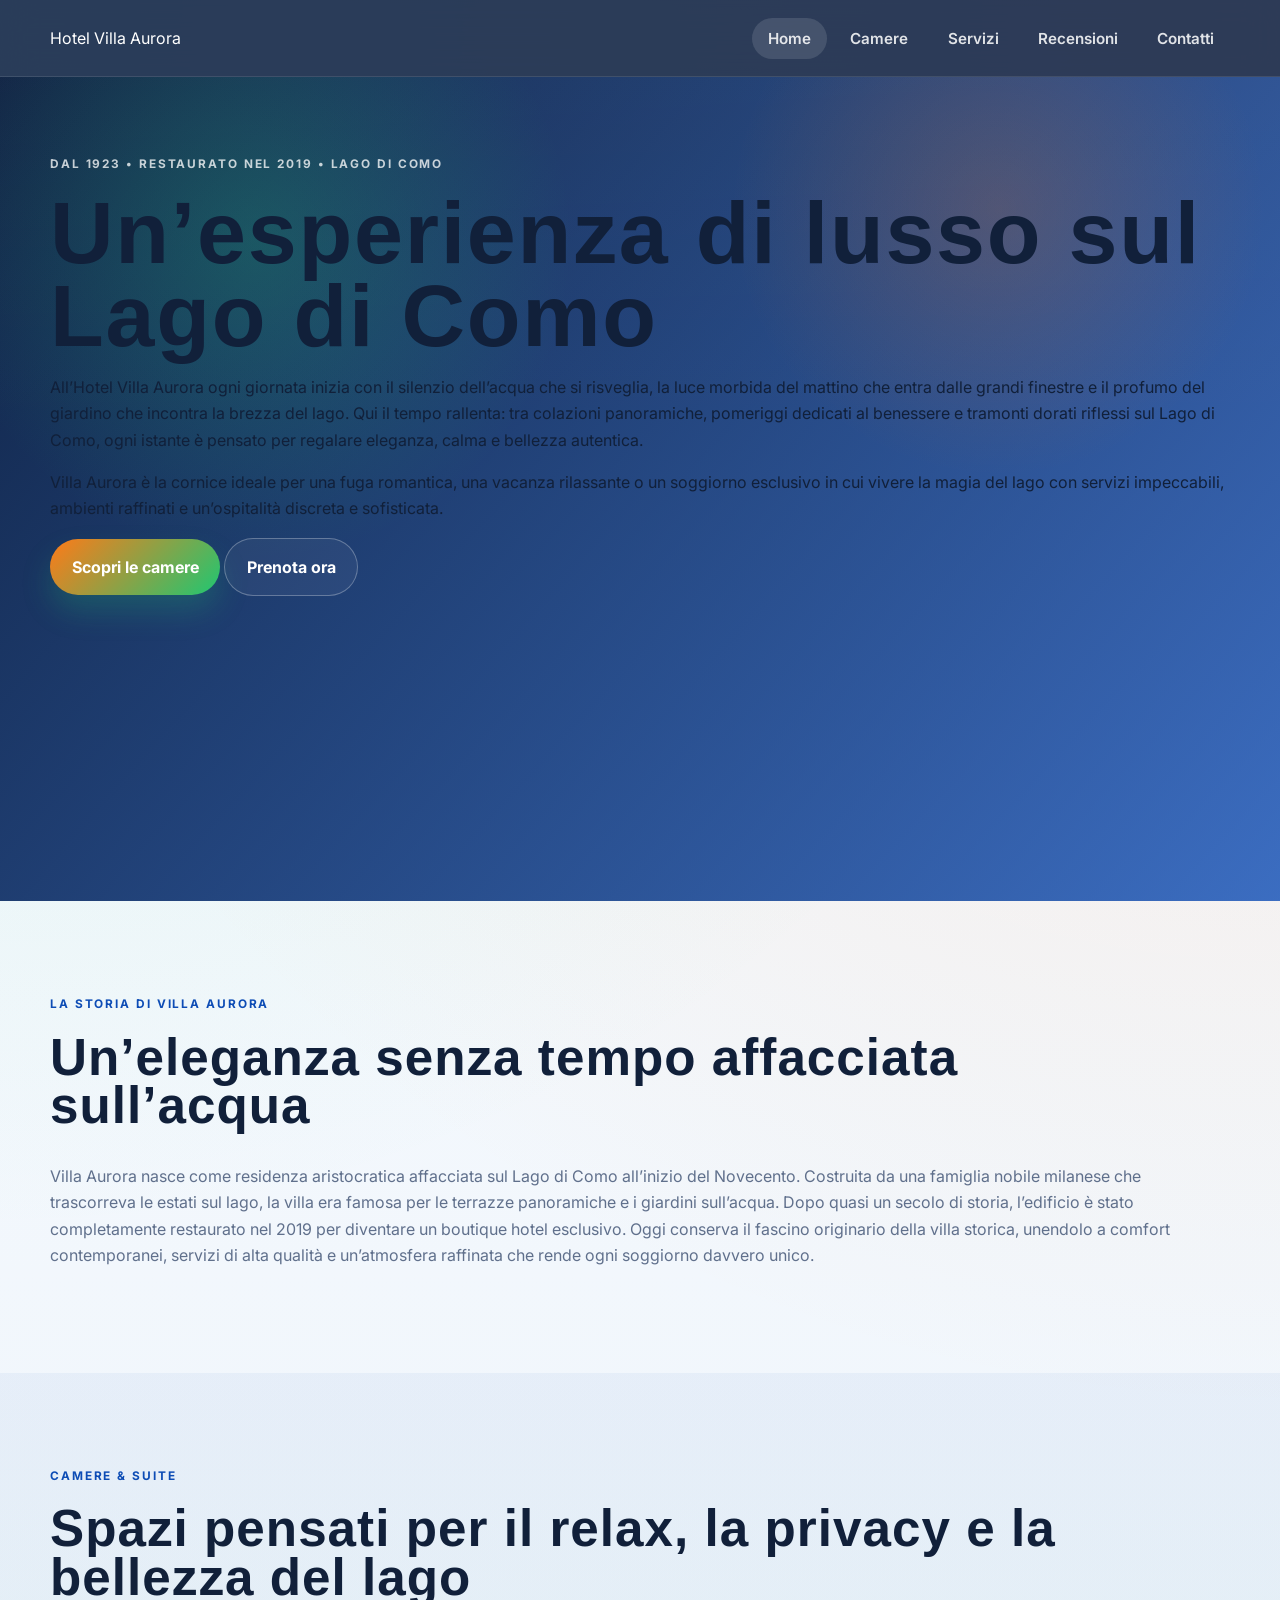
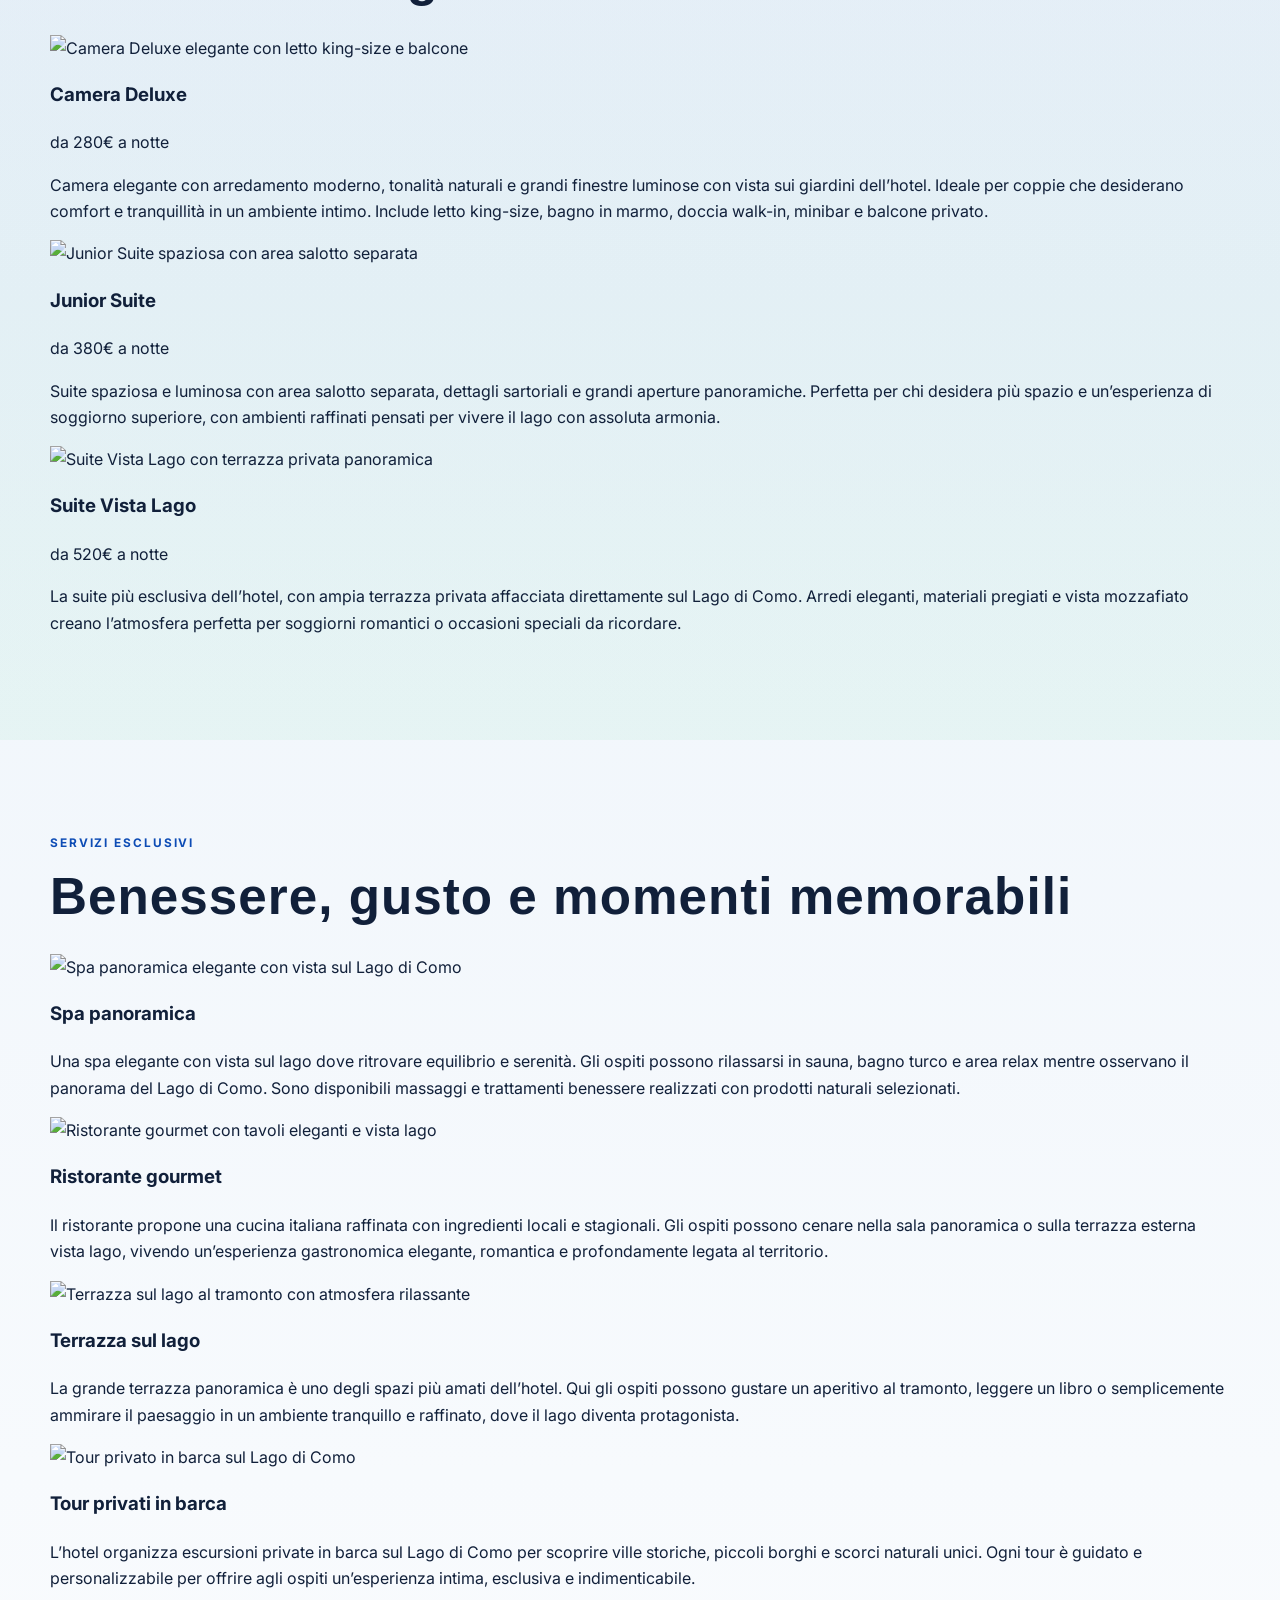
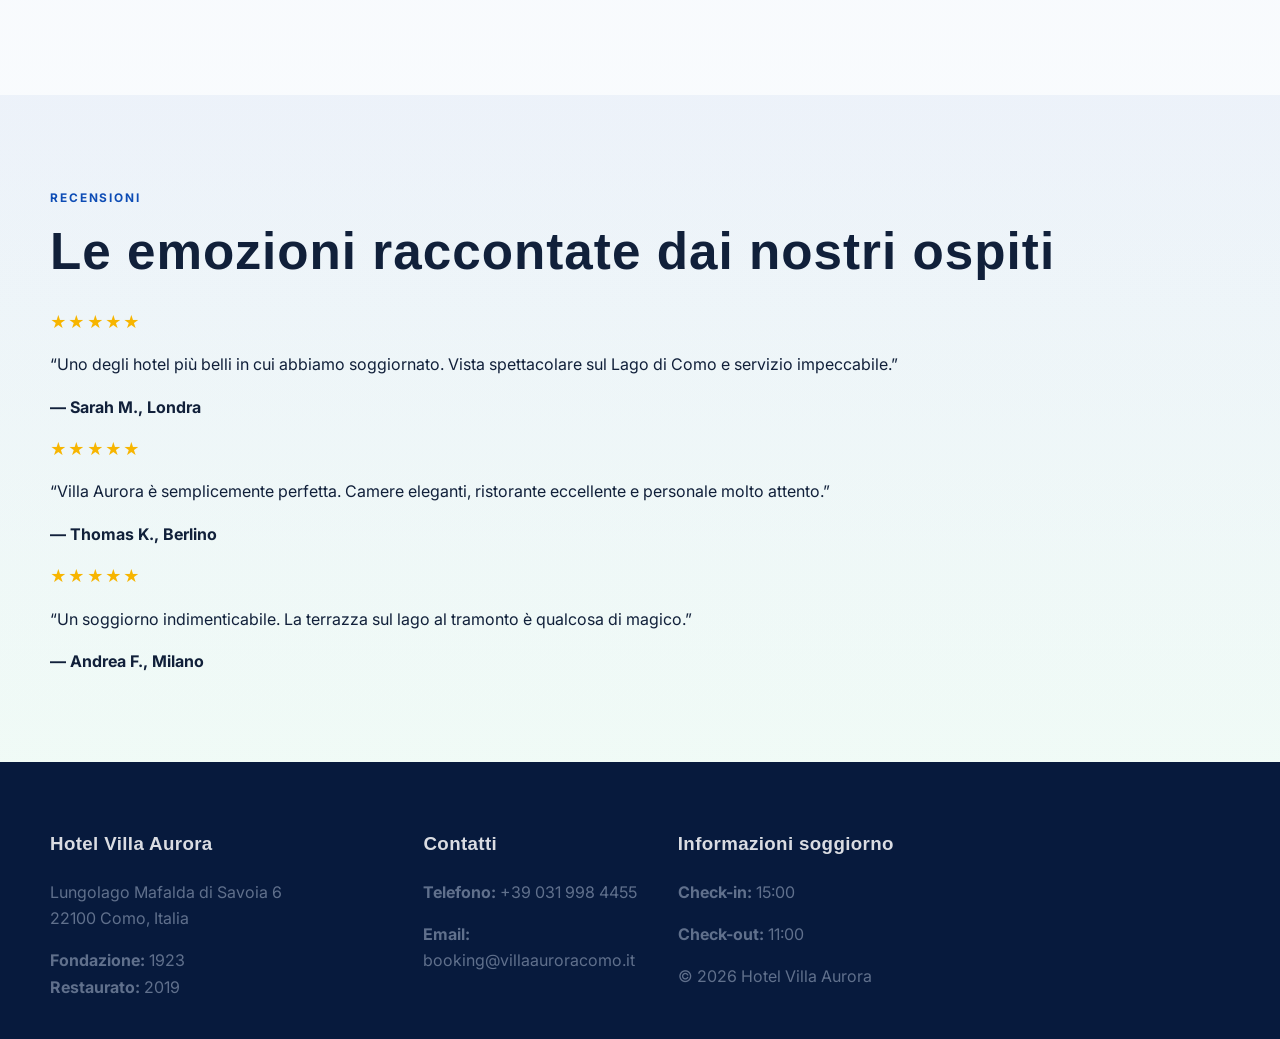
==== commit 2c016c5b: "Merge b994a2214e8d8c7acf12db1a3e6937c6af46a2d7 into f56b21aabc12518db92f0ef5c36405d67b2d0c70" ====
--- a/index.html
+++ b/index.html
@@ -1,17 +1,17 @@
-<!doctype html>
+ <!doctype html>
 <html lang="it">
   <head>
     <meta charset="UTF-8" />
     <meta name="viewport" content="width=device-width, initial-scale=1.0" />
-    <title>MAG Sport | Articoli sportivi ad Albavilla</title>
+    <title>Hotel Villa Aurora | Boutique Hotel di Lusso sul Lago di Como</title>
     <meta
       name="description"
-      content="MAG Sport è il negozio di fiducia per lo sport ad Albavilla: scarpe, abbigliamento, accessori, offerte stagionali e consulenza personalizzata per ogni atleta."
+      content="Hotel Villa Aurora: boutique hotel di lusso sul Lago di Como. Camere eleganti, spa panoramica, ristorante gourmet e tour privati in barca in una villa storica restaurata."
     />
     <link rel="preconnect" href="https://fonts.googleapis.com" />
     <link rel="preconnect" href="https://fonts.gstatic.com" crossorigin />
     <link
-      href="https://fonts.googleapis.com/css2?family=Inter:wght@400;500;600;700;800&family=Barlow+Condensed:wght@600;700&display=swap"
+      href="https://fonts.googleapis.com/css2?family=Inter:wght@300;400;500;600;700&family=Playfair+Display:wght@500;700&display=swap"
       rel="stylesheet"
     />
     <link rel="stylesheet" href="styles.css" />
@@ -19,358 +19,215 @@
   <body>
     <header class="navbar">
       <div class="container nav-inner">
-        <a class="brand" href="#home" aria-label="MAG Sport Home">
-          <span class="brand-mark">M</span>
-          <span>
-            <strong>MAG Sport</strong>
-            <small>Albavilla</small>
-          </span>
-        </a>
-        <button class="nav-toggle" aria-label="Apri menu" aria-expanded="false">☰</button>
-        <nav>
-          <ul class="nav-links">
-            <li><a class="active" href="#home">Home</a></li>
-            <li><a href="#prodotti">Prodotti</a></li>
-            <li><a href="#offerte">Offerte</a></li>
-            <li><a href="#recensioni">Recensioni</a></li>
-            <li><a href="#contatti">Contatti</a></li>
-          </ul>
-        </nav>
+        <a class="brand" href="#home">Hotel Villa Aurora</a>
+        <button class="nav-toggle" aria-label="Apri menu">☰</button>
+        <ul class="nav-links">
+          <li><a class="active" href="#home">Home</a></li>
+          <li><a href="#camere">Camere</a></li>
+          <li><a href="#servizi">Servizi</a></li>
+          <li><a href="#recensioni">Recensioni</a></li>
+          <li><a href="#contatti">Contatti</a></li>
+        </ul>
       </div>
     </header>
 
     <section id="home" class="hero">
       <div class="hero-overlay"></div>
-      <div class="container hero-grid reveal visible">
-        <div class="hero-copy">
-          <p class="eyebrow">Running • Training • Teamwear • Outdoor</p>
-          <h1>MAG Sport – Il tuo negozio di fiducia per lo sport ad Albavilla</h1>
-          <p class="hero-text">
-            Un punto di riferimento per chi vive lo sport con energia, costanza e passione: scarpe tecniche,
-            abbigliamento performante, accessori selezionati e consulenza su misura per ogni disciplina.
-          </p>
-          <div class="hero-actions">
-            <a class="btn btn-primary" href="#prodotti">Scopri i prodotti</a>
-            <a class="btn btn-outline" href="#contatti">Vieni in negozio</a>
-          </div>
-          <ul class="hero-highlights">
-            <li>Consulenza personalizzata</li>
-            <li>Brand tecnici selezionati</li>
-            <li>Offerte stagionali esclusive</li>
-          </ul>
-        </div>
-
-        <div class="hero-showcase">
-          <article class="showcase-card showcase-tall">
-            <img
-              src="https://images.unsplash.com/photo-1542291026-7eec264c27ff?auto=format&fit=crop&w=1200&q=80"
-              alt="Scarpe sportive tecniche in primo piano"
-            />
-          </article>
-          <article class="showcase-card">
-            <img
-              src="https://images.unsplash.com/photo-1517836357463-d25dfeac3438?auto=format&fit=crop&w=1200&q=80"
-              alt="Atleti che si allenano in palestra"
-            />
-          </article>
-          <article class="showcase-card accent-card">
-            <div>
-              <p class="mini-label">In negozio</p>
-              <h2>Qualità, esperienza e passione sportiva</h2>
-              <p>
-                Dai runner agli sport di squadra, da chi cerca comfort quotidiano a chi vuole performance: trovi il
-                consiglio giusto, con un ambiente moderno e accogliente.
-              </p>
-            </div>
-          </article>
-        </div>
+      <div class="container hero-content reveal">
+        <p class="eyebrow">Dal 1923 • Restaurato nel 2019 • Lago di Como</p>
+        <h1>Un’esperienza di lusso sul Lago di Como</h1>
+        <p>
+          All’Hotel Villa Aurora ogni giornata inizia con il silenzio dell’acqua che si risveglia, la luce morbida del
+          mattino che entra dalle grandi finestre e il profumo del giardino che incontra la brezza del lago.
+          Qui il tempo rallenta: tra colazioni panoramiche, pomeriggi dedicati al benessere e tramonti dorati
+          riflessi sul Lago di Como, ogni istante è pensato per regalare eleganza, calma e bellezza autentica.
+        </p>
+        <p>
+          Villa Aurora è la cornice ideale per una fuga romantica, una vacanza rilassante o un soggiorno esclusivo
+          in cui vivere la magia del lago con servizi impeccabili, ambienti raffinati e un’ospitalità discreta e
+          sofisticata.
+        </p>
+        <a class="btn btn-primary" href="#camere">Scopri le camere</a>
+        <a class="btn btn-outline" href="#contatti">Prenota ora</a>
       </div>
     </section>
 
     <main>
-      <section class="section">
-        <div class="container intro-grid reveal">
-          <div>
-            <p class="eyebrow dark">Perché scegliere MAG Sport</p>
-            <h2>Affidabilità locale, spirito dinamico e attenzione vera alle esigenze degli sportivi</h2>
-          </div>
-          <div class="stats-grid">
-            <article class="stat-card">
-              <strong>+1000</strong>
-              <span>Articoli tecnici e lifestyle selezionati</span>
-            </article>
-            <article class="stat-card">
-              <strong>Top Brand</strong>
-              <span>Calzature, teamwear, padel, running e accessori</span>
-            </article>
-            <article class="stat-card">
-              <strong>5 giorni</strong>
-              <span>Apertura settimanale con servizio vicino al cliente</span>
-            </article>
-          </div>
-        </div>
-      </section>
-
-      <section id="prodotti" class="section section-soft">
+      <section class="section container reveal">
+        <div class="section-heading">
+          <p class="eyebrow dark">La storia di Villa Aurora</p>
+          <h2>Un’eleganza senza tempo affacciata sull’acqua</h2>
+        </div>
+        <p class="section-intro">
+          Villa Aurora nasce come residenza aristocratica affacciata sul Lago di Como all’inizio del Novecento.
+          Costruita da una famiglia nobile milanese che trascorreva le estati sul lago, la villa era famosa per
+          le terrazze panoramiche e i giardini sull’acqua. Dopo quasi un secolo di storia, l’edificio è stato
+          completamente restaurato nel 2019 per diventare un boutique hotel esclusivo. Oggi conserva il fascino
+          originario della villa storica, unendolo a comfort contemporanei, servizi di alta qualità e un’atmosfera
+          raffinata che rende ogni soggiorno davvero unico.
+        </p>
+      </section>
+
+      <section id="camere" class="section section-soft">
         <div class="container reveal">
-          <div class="section-heading between">
-            <div>
-              <p class="eyebrow dark">Prodotti</p>
-              <h2>Le categorie più richieste in negozio</h2>
-            </div>
-            <p class="section-intro">
-              Una selezione pensata per sportivi di ogni livello: performance, comfort e stile in un unico spazio.
-            </p>
-          </div>
-
-          <div class="product-grid">
-            <article class="product-card">
+          <div class="section-heading">
+            <p class="eyebrow dark">Camere & Suite</p>
+            <h2>Spazi pensati per il relax, la privacy e la bellezza del lago</h2>
+          </div>
+          <div class="grid three-col">
+            <article class="card room-card">
               <img
-                src="https://images.unsplash.com/photo-1542291026-7eec264c27ff?auto=format&fit=crop&w=1200&q=80"
-                alt="Scarpe da running ad alte prestazioni"
+                src="https://images.unsplash.com/photo-1590490360182-c33d57733427?auto=format&fit=crop&w=1200&q=80"
+                alt="Camera Deluxe elegante con letto king-size e balcone"
               />
-              <div class="product-content">
-                <span class="tag">Running</span>
-                <h3>Scarpe da running</h3>
-                <p>Modelli ammortizzati, reattivi e stabili per allenamento quotidiano, trail e gare.</p>
-              </div>
-            </article>
-            <article class="product-card">
+              <h3>Camera Deluxe</h3>
+              <p class="price">da 280€ a notte</p>
+              <p>
+                Camera elegante con arredamento moderno, tonalità naturali e grandi finestre luminose con vista sui
+                giardini dell’hotel. Ideale per coppie che desiderano comfort e tranquillità in un ambiente intimo.
+                Include letto king-size, bagno in marmo, doccia walk-in, minibar e balcone privato.
+              </p>
+            </article>
+            <article class="card room-card">
               <img
-                src="https://images.unsplash.com/photo-1517466787929-bc90951d0974?auto=format&fit=crop&w=1200&q=80"
-                alt="Abbigliamento tecnico sportivo piegato"
+                src="https://images.unsplash.com/photo-1582719478250-c89cae4dc85b?auto=format&fit=crop&w=1200&q=80"
+                alt="Junior Suite spaziosa con area salotto separata"
               />
-              <div class="product-content">
-                <span class="tag">Teamwear</span>
-                <h3>Abbigliamento tecnico</h3>
-                <p>Maglie, giacche, shorts e capi termici per allenamento, gara e tempo libero.</p>
-              </div>
-            </article>
-            <article class="product-card">
+              <h3>Junior Suite</h3>
+              <p class="price">da 380€ a notte</p>
+              <p>
+                Suite spaziosa e luminosa con area salotto separata, dettagli sartoriali e grandi aperture
+                panoramiche. Perfetta per chi desidera più spazio e un’esperienza di soggiorno superiore, con
+                ambienti raffinati pensati per vivere il lago con assoluta armonia.
+              </p>
+            </article>
+            <article class="card room-card">
               <img
-                src="https://images.unsplash.com/photo-1599058917765-a780eda07a3e?auto=format&fit=crop&w=1200&q=80"
-                alt="Accessori sportivi con palloni e racchette"
+                src="https://images.unsplash.com/photo-1505693416388-ac5ce068fe85?auto=format&fit=crop&w=1200&q=80"
+                alt="Suite Vista Lago con terrazza privata panoramica"
               />
-              <div class="product-content">
-                <span class="tag">Accessori</span>
-                <h3>Accessori e attrezzatura</h3>
-                <p>Zaini, palloni, racchette, borracce e dettagli indispensabili per ogni sportivo.</p>
-              </div>
-            </article>
-            <article class="product-card">
-              <img
-                src="https://images.unsplash.com/photo-1526676037777-05a232554f77?auto=format&fit=crop&w=1200&q=80"
-                alt="Sportivo che sceglie una scarpa in negozio"
-              />
-              <div class="product-content">
-                <span class="tag">Consulenza</span>
-                <h3>Scelta guidata in negozio</h3>
-                <p>Supporto dedicato per trovare la soluzione ideale in base a sport, obiettivi e comfort.</p>
-              </div>
-            </article>
-          </div>
-        </div>
-      </section>
-
-      <section id="offerte" class="section offers-section">
-        <div class="container reveal">
-          <div class="section-heading between">
-            <div>
-              <p class="eyebrow dark">Offerte</p>
-              <h2>Promozioni che fanno correre la convenienza</h2>
-            </div>
-            <a class="btn btn-secondary" href="#contatti">Chiedi disponibilità</a>
-          </div>
-          <div class="offers-grid">
-            <article class="offer-card featured">
-              <span class="discount">-30%</span>
-              <h3>Running Selection</h3>
-              <p>Su una selezione di scarpe tecniche per corsa su strada e allenamenti intensivi.</p>
-              <strong>Valida fino a esaurimento scorte</strong>
-            </article>
-            <article class="offer-card">
-              <span class="discount">2x1</span>
-              <h3>Calze tecniche</h3>
-              <p>Più comfort e supporto per i tuoi allenamenti con una promo perfetta per la stagione.</p>
-            </article>
-            <article class="offer-card">
-              <span class="discount">-20%</span>
-              <h3>Teamwear club</h3>
-              <p>Sconto su kit squadra, felpe e abbigliamento coordinato per società sportive e gruppi.</p>
-            </article>
-          </div>
+              <h3>Suite Vista Lago</h3>
+              <p class="price">da 520€ a notte</p>
+              <p>
+                La suite più esclusiva dell’hotel, con ampia terrazza privata affacciata direttamente sul Lago di
+                Como. Arredi eleganti, materiali pregiati e vista mozzafiato creano l’atmosfera perfetta per
+                soggiorni romantici o occasioni speciali da ricordare.
+              </p>
+            </article>
+          </div>
+        </div>
+      </section>
+
+      <section id="servizi" class="section container reveal">
+        <div class="section-heading">
+          <p class="eyebrow dark">Servizi esclusivi</p>
+          <h2>Benessere, gusto e momenti memorabili</h2>
+        </div>
+        <div class="grid two-col services-grid">
+          <article class="card service-card">
+            <img
+              src="https://images.unsplash.com/photo-1544161515-4ab6ce6db874?auto=format&fit=crop&w=1200&q=80"
+              alt="Spa panoramica elegante con vista sul Lago di Como"
+            />
+            <h3>Spa panoramica</h3>
+            <p>
+              Una spa elegante con vista sul lago dove ritrovare equilibrio e serenità. Gli ospiti possono rilassarsi
+              in sauna, bagno turco e area relax mentre osservano il panorama del Lago di Como. Sono disponibili
+              massaggi e trattamenti benessere realizzati con prodotti naturali selezionati.
+            </p>
+          </article>
+          <article class="card service-card">
+            <img
+              src="https://images.unsplash.com/photo-1559339352-11d035aa65de?auto=format&fit=crop&w=1200&q=80"
+              alt="Ristorante gourmet con tavoli eleganti e vista lago"
+            />
+            <h3>Ristorante gourmet</h3>
+            <p>
+              Il ristorante propone una cucina italiana raffinata con ingredienti locali e stagionali. Gli ospiti
+              possono cenare nella sala panoramica o sulla terrazza esterna vista lago, vivendo un’esperienza
+              gastronomica elegante, romantica e profondamente legata al territorio.
+            </p>
+          </article>
+          <article class="card service-card">
+            <img
+              src="https://images.unsplash.com/photo-1473116763249-2faaef81ccda?auto=format&fit=crop&w=1200&q=80"
+              alt="Terrazza sul lago al tramonto con atmosfera rilassante"
+            />
+            <h3>Terrazza sul lago</h3>
+            <p>
+              La grande terrazza panoramica è uno degli spazi più amati dell’hotel. Qui gli ospiti possono gustare
+              un aperitivo al tramonto, leggere un libro o semplicemente ammirare il paesaggio in un ambiente
+              tranquillo e raffinato, dove il lago diventa protagonista.
+            </p>
+          </article>
+          <article class="card service-card">
+            <img
+              src="https://images.unsplash.com/photo-1476514525535-07fb3b4ae5f1?auto=format&fit=crop&w=1200&q=80"
+              alt="Tour privato in barca sul Lago di Como"
+            />
+            <h3>Tour privati in barca</h3>
+            <p>
+              L’hotel organizza escursioni private in barca sul Lago di Como per scoprire ville storiche, piccoli
+              borghi e scorci naturali unici. Ogni tour è guidato e personalizzabile per offrire agli ospiti
+              un’esperienza intima, esclusiva e indimenticabile.
+            </p>
+          </article>
         </div>
       </section>
 
       <section id="recensioni" class="section section-soft">
         <div class="container reveal">
-          <div class="section-heading between">
-            <div>
-              <p class="eyebrow dark">Recensioni clienti</p>
-              <h2>Cosa dicono gli sportivi che scelgono MAG Sport</h2>
-            </div>
-            <p class="section-intro">Esperienze simulate per mostrare il tono e il posizionamento del negozio.</p>
-          </div>
-          <div class="review-grid">
-            <article class="review-card">
-              <div class="review-top">
-                <strong>Marco R.</strong>
-                <span class="stars" aria-label="5 stelle">★★★★★</span>
-              </div>
-              <p>
-                Ottimo negozio: mi hanno consigliato le scarpe giuste per ricominciare a correre e la differenza si
-                sente davvero già dai primi chilometri.
-              </p>
-            </article>
-            <article class="review-card">
-              <div class="review-top">
-                <strong>Elena P.</strong>
-                <span class="stars" aria-label="5 stelle">★★★★★</span>
-              </div>
-              <p>
-                Ambiente curato, prodotti tecnici ben scelti e personale disponibile. Finalmente un punto di riferimento
-                serio vicino ad Albavilla.
-              </p>
-            </article>
-            <article class="review-card">
-              <div class="review-top">
-                <strong>Luca T.</strong>
-                <span class="stars" aria-label="4 stelle">★★★★☆</span>
-              </div>
-              <p>
-                Ho trovato abbigliamento perfetto per allenamento e tempo libero. Buon assortimento e offerte molto
-                interessanti durante il cambio stagione.
-              </p>
-            </article>
-            <article class="review-card">
-              <div class="review-top">
-                <strong>Giulia M.</strong>
-                <span class="stars" aria-label="5 stelle">★★★★★</span>
-              </div>
-              <p>
-                Mi piace perché unisce qualità e attenzione al cliente. Ti seguono nella scelta e ti fanno sentire in
-                mani esperte, senza fretta.
-              </p>
-            </article>
-            <article class="review-card">
-              <div class="review-top">
-                <strong>Davide C.</strong>
-                <span class="stars" aria-label="5 stelle">★★★★★</span>
-              </div>
-              <p>
-                Negozio ben organizzato, ideale anche per chi cerca articoli per padel e sport di squadra. Tornerò di
-                sicuro per i prossimi acquisti.
-              </p>
-            </article>
-          </div>
-        </div>
-      </section>
-
-      <section id="contatti" class="section contact-section">
-        <div class="container contact-grid reveal">
-          <div class="contact-copy">
-            <p class="eyebrow dark">Contatti</p>
-            <h2>Passa in negozio o scrivici rapidamente</h2>
-            <div class="contact-cards">
-              <article class="info-card">
-                <h3>Vieni a trovarci</h3>
-                <p>Via Don Felice Ballabio, 7<br />22031 Albavilla (CO), Italia</p>
-              </article>
-              <article class="info-card">
-                <h3>Recapiti</h3>
-                <p>
-                  <a href="tel:+393280139023">328 013 9023</a><br />
-                  <a href="mailto:info@magsportalbavilla.it">info@magsportalbavilla.it</a>
-                </p>
-              </article>
-              <article class="info-card">
-                <h3>Orari di apertura</h3>
-                <p>
-                  Lunedì–Venerdì: 09:00–12:30 / 15:00–19:30<br />
-                  Sabato: 09:00–12:30 / 15:00–18:30<br />
-                  Domenica: chiuso
-                </p>
-              </article>
-            </div>
-
-            <form class="contact-form">
-              <div class="form-row">
-                <label>
-                  Nome
-                  <input type="text" name="name" placeholder="Il tuo nome" />
-                </label>
-                <label>
-                  Email
-                  <input type="email" name="email" placeholder="La tua email" />
-                </label>
-              </div>
-              <label>
-                Messaggio
-                <textarea name="message" rows="5" placeholder="Come possiamo aiutarti?"></textarea>
-              </label>
-              <button type="submit" class="btn btn-primary">Invia</button>
-            </form>
-          </div>
-
-          <div class="map-panel">
-            <div class="map-frame">
-              <iframe
-                title="Mappa MAG Sport Albavilla"
-                src="https://www.google.com/maps?q=Via%20Don%20Felice%20Ballabio%2C%207%2C%2022031%20Albavilla%20CO&z=16&output=embed"
-                loading="lazy"
-                referrerpolicy="no-referrer-when-downgrade"
-                allowfullscreen
-              ></iframe>
-            </div>
-            <div class="map-note">
-              <strong>Facile da raggiungere</strong>
-              <p>Parcheggi nelle vicinanze e posizione comoda per chi arriva da Albavilla, Erba e zona Como.</p>
-            </div>
+          <div class="section-heading">
+            <p class="eyebrow dark">Recensioni</p>
+            <h2>Le emozioni raccontate dai nostri ospiti</h2>
+          </div>
+          <div class="grid three-col">
+            <article class="card testimonial">
+              <p class="stars">★★★★★</p>
+              <p>
+                “Uno degli hotel più belli in cui abbiamo soggiornato. Vista spettacolare sul Lago di Como e
+                servizio impeccabile.”
+              </p>
+              <strong>— Sarah M., Londra</strong>
+            </article>
+            <article class="card testimonial">
+              <p class="stars">★★★★★</p>
+              <p>
+                “Villa Aurora è semplicemente perfetta. Camere eleganti, ristorante eccellente e personale molto
+                attento.”
+              </p>
+              <strong>— Thomas K., Berlino</strong>
+            </article>
+            <article class="card testimonial">
+              <p class="stars">★★★★★</p>
+              <p>
+                “Un soggiorno indimenticabile. La terrazza sul lago al tramonto è qualcosa di magico.”
+              </p>
+              <strong>— Andrea F., Milano</strong>
+            </article>
           </div>
         </div>
       </section>
     </main>
 
-    <footer class="footer">
+    <footer id="contatti" class="footer">
       <div class="container footer-grid">
         <div>
-          <a class="brand footer-brand" href="#home">
-            <span class="brand-mark">M</span>
-            <span>
-              <strong>MAG Sport</strong>
-              <small>Articoli sportivi ad Albavilla</small>
-            </span>
-          </a>
-          <p>Energia, affidabilità e passione per accompagnare ogni allenamento, ogni sfida, ogni obiettivo.</p>
+          <h3>Hotel Villa Aurora</h3>
+          <p>Lungolago Mafalda di Savoia 6<br />22100 Como, Italia</p>
+          <p><strong>Fondazione:</strong> 1923<br /><strong>Restaurato:</strong> 2019</p>
         </div>
         <div>
-          <h3>Link rapidi</h3>
-          <ul class="footer-links">
-            <li><a href="#home">Home</a></li>
-            <li><a href="#prodotti">Prodotti</a></li>
-            <li><a href="#offerte">Offerte</a></li>
-            <li><a href="#recensioni">Recensioni</a></li>
-            <li><a href="#contatti">Contatti</a></li>
-          </ul>
+          <h3>Contatti</h3>
+          <p><strong>Telefono:</strong> +39 031 998 4455</p>
+          <p><strong>Email:</strong> booking@villaauroracomo.it</p>
         </div>
         <div>
-          <h3>Seguici</h3>
-          <ul class="footer-links">
-            <li><a href="https://www.instagram.com/" target="_blank" rel="noreferrer">Instagram</a></li>
-            <li><a href="https://www.facebook.com/" target="_blank" rel="noreferrer">Facebook</a></li>
-          </ul>
-        </div>
-        <div>
-          <h3>Recapiti</h3>
-          <p>
-            Via Don Felice Ballabio, 7, 22031 Albavilla (CO)<br />
-            Tel: <a href="tel:+393280139023">328 013 9023</a><br />
-            Email: <a href="mailto:info@magsportalbavilla.it">info@magsportalbavilla.it</a>
-          </p>
-        </div>
-      </div>
-      <div class="container footer-bottom">
-        <p>© <span id="year"></span> MAG Sport. Tutti i diritti riservati.</p>
+          <h3>Informazioni soggiorno</h3>
+          <p><strong>Check-in:</strong> 15:00</p>
+          <p><strong>Check-out:</strong> 11:00</p>
+          <p>© <span id="year"></span> Hotel Villa Aurora</p>
+        </div>
       </div>
     </footer>
 
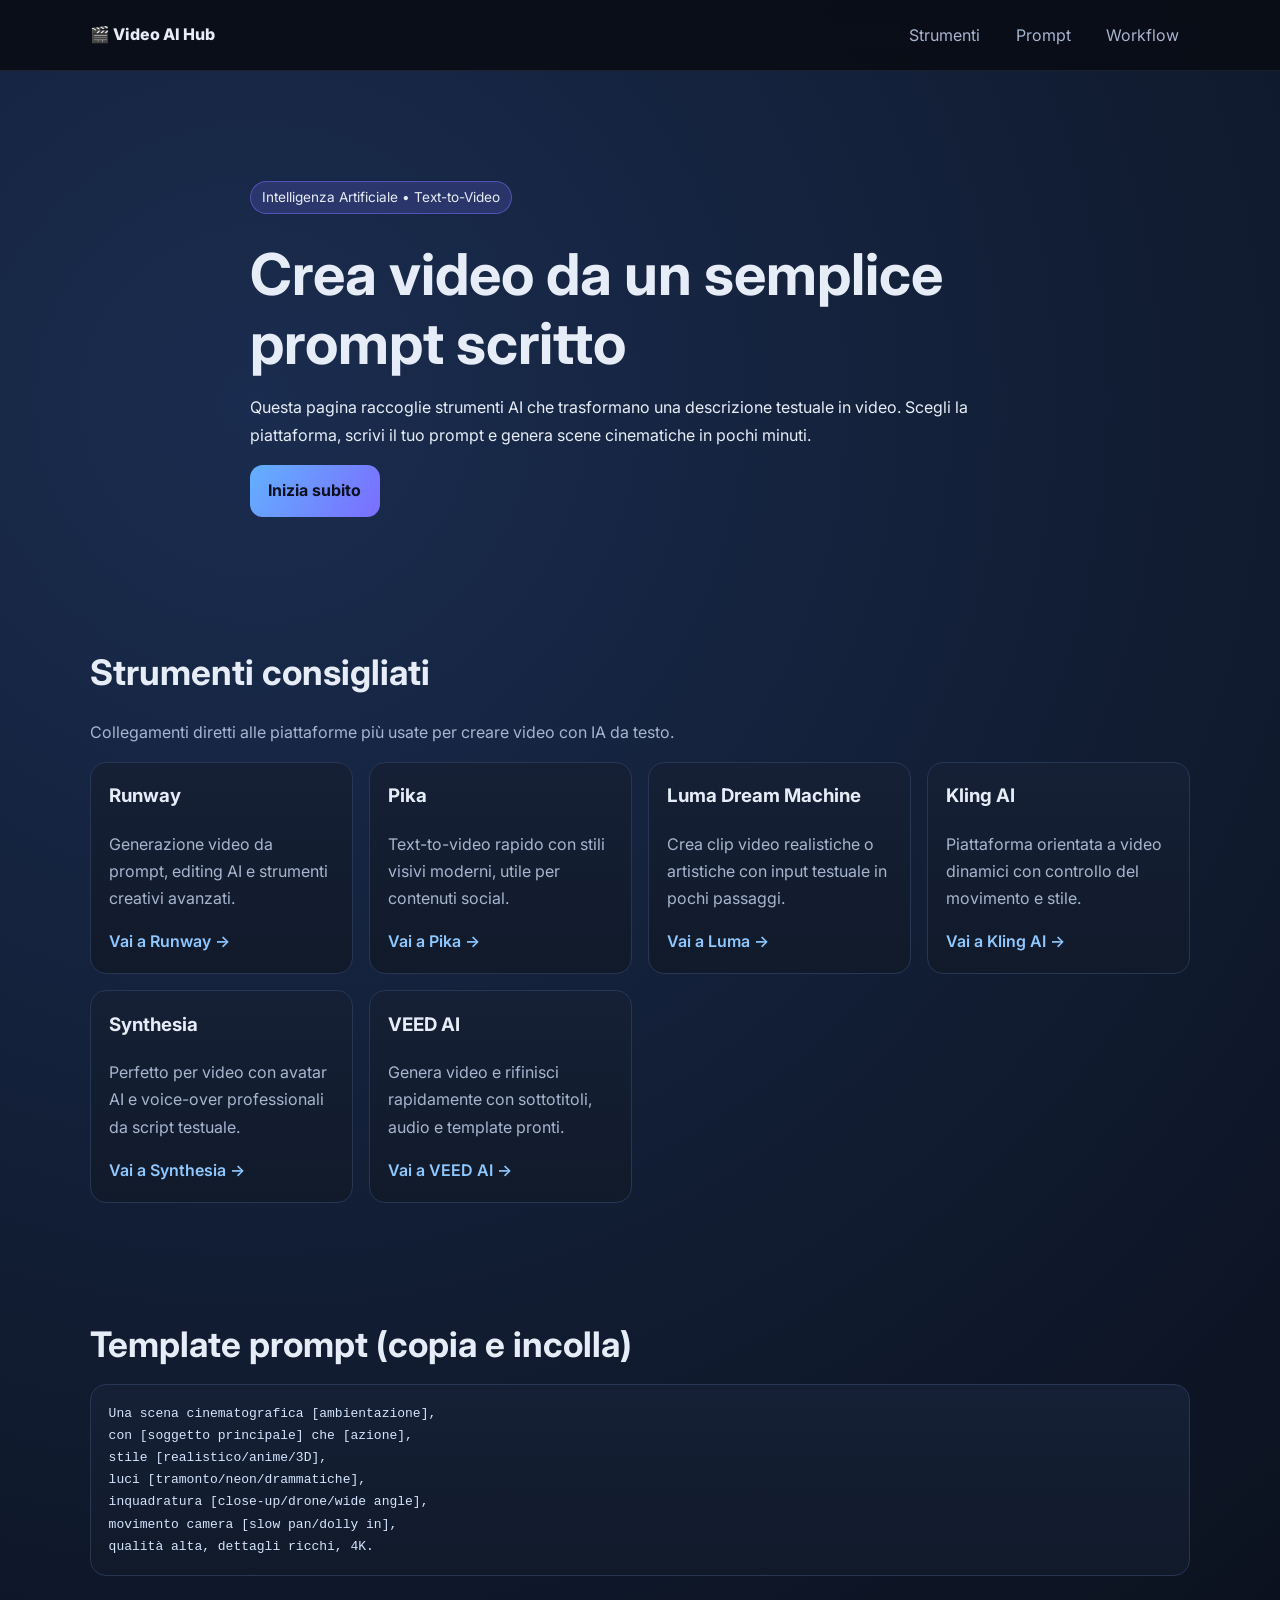
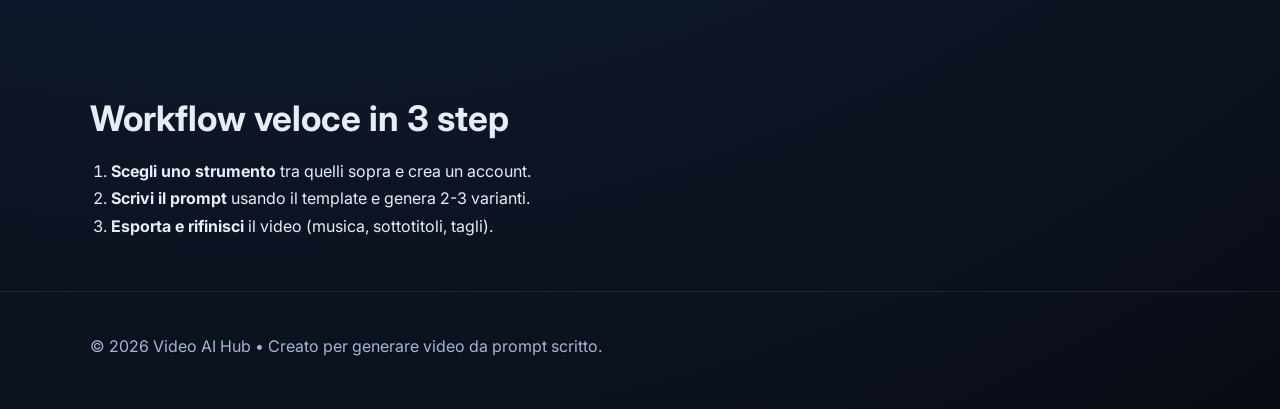
==== commit e2126858: "Crea landing page AI per video da prompt scritto" ====
--- a/index.html
+++ b/index.html
@@ -1,17 +1,17 @@
- <!doctype html>
+<!doctype html>
 <html lang="it">
   <head>
     <meta charset="UTF-8" />
     <meta name="viewport" content="width=device-width, initial-scale=1.0" />
-    <title>Hotel Villa Aurora | Boutique Hotel di Lusso sul Lago di Como</title>
+    <title>Video AI Hub | Crea video da prompt scritto</title>
     <meta
       name="description"
-      content="Hotel Villa Aurora: boutique hotel di lusso sul Lago di Como. Camere eleganti, spa panoramica, ristorante gourmet e tour privati in barca in una villa storica restaurata."
+      content="Scopri le migliori piattaforme di intelligenza artificiale per creare video partendo da un prompt scritto."
     />
     <link rel="preconnect" href="https://fonts.googleapis.com" />
     <link rel="preconnect" href="https://fonts.gstatic.com" crossorigin />
     <link
-      href="https://fonts.googleapis.com/css2?family=Inter:wght@300;400;500;600;700&family=Playfair+Display:wght@500;700&display=swap"
+      href="https://fonts.googleapis.com/css2?family=Inter:wght@400;500;600;700;800&display=swap"
       rel="stylesheet"
     />
     <link rel="stylesheet" href="styles.css" />
@@ -19,215 +19,110 @@
   <body>
     <header class="navbar">
       <div class="container nav-inner">
-        <a class="brand" href="#home">Hotel Villa Aurora</a>
+        <a class="brand" href="#home">🎬 Video AI Hub</a>
         <button class="nav-toggle" aria-label="Apri menu">☰</button>
-        <ul class="nav-links">
-          <li><a class="active" href="#home">Home</a></li>
-          <li><a href="#camere">Camere</a></li>
-          <li><a href="#servizi">Servizi</a></li>
-          <li><a href="#recensioni">Recensioni</a></li>
-          <li><a href="#contatti">Contatti</a></li>
-        </ul>
+        <nav>
+          <ul class="nav-links">
+            <li><a href="#strumenti">Strumenti</a></li>
+            <li><a href="#prompt">Prompt</a></li>
+            <li><a href="#workflow">Workflow</a></li>
+          </ul>
+        </nav>
       </div>
     </header>
 
     <section id="home" class="hero">
-      <div class="hero-overlay"></div>
       <div class="container hero-content reveal">
-        <p class="eyebrow">Dal 1923 • Restaurato nel 2019 • Lago di Como</p>
-        <h1>Un’esperienza di lusso sul Lago di Como</h1>
+        <p class="badge">Intelligenza Artificiale • Text-to-Video</p>
+        <h1>Crea video da un semplice prompt scritto</h1>
         <p>
-          All’Hotel Villa Aurora ogni giornata inizia con il silenzio dell’acqua che si risveglia, la luce morbida del
-          mattino che entra dalle grandi finestre e il profumo del giardino che incontra la brezza del lago.
-          Qui il tempo rallenta: tra colazioni panoramiche, pomeriggi dedicati al benessere e tramonti dorati
-          riflessi sul Lago di Como, ogni istante è pensato per regalare eleganza, calma e bellezza autentica.
+          Questa pagina raccoglie strumenti AI che trasformano una descrizione testuale in video. Scegli la
+          piattaforma, scrivi il tuo prompt e genera scene cinematiche in pochi minuti.
         </p>
-        <p>
-          Villa Aurora è la cornice ideale per una fuga romantica, una vacanza rilassante o un soggiorno esclusivo
-          in cui vivere la magia del lago con servizi impeccabili, ambienti raffinati e un’ospitalità discreta e
-          sofisticata.
-        </p>
-        <a class="btn btn-primary" href="#camere">Scopri le camere</a>
-        <a class="btn btn-outline" href="#contatti">Prenota ora</a>
+        <a class="btn btn-primary" href="#strumenti">Inizia subito</a>
       </div>
     </section>
 
-    <main>
-      <section class="section container reveal">
+    <main class="container">
+      <section id="strumenti" class="section reveal">
         <div class="section-heading">
-          <p class="eyebrow dark">La storia di Villa Aurora</p>
-          <h2>Un’eleganza senza tempo affacciata sull’acqua</h2>
+          <h2>Strumenti consigliati</h2>
+          <p>Collegamenti diretti alle piattaforme più usate per creare video con IA da testo.</p>
         </div>
-        <p class="section-intro">
-          Villa Aurora nasce come residenza aristocratica affacciata sul Lago di Como all’inizio del Novecento.
-          Costruita da una famiglia nobile milanese che trascorreva le estati sul lago, la villa era famosa per
-          le terrazze panoramiche e i giardini sull’acqua. Dopo quasi un secolo di storia, l’edificio è stato
-          completamente restaurato nel 2019 per diventare un boutique hotel esclusivo. Oggi conserva il fascino
-          originario della villa storica, unendolo a comfort contemporanei, servizi di alta qualità e un’atmosfera
-          raffinata che rende ogni soggiorno davvero unico.
-        </p>
-      </section>
 
-      <section id="camere" class="section section-soft">
-        <div class="container reveal">
-          <div class="section-heading">
-            <p class="eyebrow dark">Camere & Suite</p>
-            <h2>Spazi pensati per il relax, la privacy e la bellezza del lago</h2>
-          </div>
-          <div class="grid three-col">
-            <article class="card room-card">
-              <img
-                src="https://images.unsplash.com/photo-1590490360182-c33d57733427?auto=format&fit=crop&w=1200&q=80"
-                alt="Camera Deluxe elegante con letto king-size e balcone"
-              />
-              <h3>Camera Deluxe</h3>
-              <p class="price">da 280€ a notte</p>
-              <p>
-                Camera elegante con arredamento moderno, tonalità naturali e grandi finestre luminose con vista sui
-                giardini dell’hotel. Ideale per coppie che desiderano comfort e tranquillità in un ambiente intimo.
-                Include letto king-size, bagno in marmo, doccia walk-in, minibar e balcone privato.
-              </p>
-            </article>
-            <article class="card room-card">
-              <img
-                src="https://images.unsplash.com/photo-1582719478250-c89cae4dc85b?auto=format&fit=crop&w=1200&q=80"
-                alt="Junior Suite spaziosa con area salotto separata"
-              />
-              <h3>Junior Suite</h3>
-              <p class="price">da 380€ a notte</p>
-              <p>
-                Suite spaziosa e luminosa con area salotto separata, dettagli sartoriali e grandi aperture
-                panoramiche. Perfetta per chi desidera più spazio e un’esperienza di soggiorno superiore, con
-                ambienti raffinati pensati per vivere il lago con assoluta armonia.
-              </p>
-            </article>
-            <article class="card room-card">
-              <img
-                src="https://images.unsplash.com/photo-1505693416388-ac5ce068fe85?auto=format&fit=crop&w=1200&q=80"
-                alt="Suite Vista Lago con terrazza privata panoramica"
-              />
-              <h3>Suite Vista Lago</h3>
-              <p class="price">da 520€ a notte</p>
-              <p>
-                La suite più esclusiva dell’hotel, con ampia terrazza privata affacciata direttamente sul Lago di
-                Como. Arredi eleganti, materiali pregiati e vista mozzafiato creano l’atmosfera perfetta per
-                soggiorni romantici o occasioni speciali da ricordare.
-              </p>
-            </article>
-          </div>
-        </div>
-      </section>
+        <div class="grid tools-grid">
+          <article class="card tool-card">
+            <h3>Runway</h3>
+            <p>Generazione video da prompt, editing AI e strumenti creativi avanzati.</p>
+            <a href="https://runwayml.com/" target="_blank" rel="noopener noreferrer">Vai a Runway →</a>
+          </article>
 
-      <section id="servizi" class="section container reveal">
-        <div class="section-heading">
-          <p class="eyebrow dark">Servizi esclusivi</p>
-          <h2>Benessere, gusto e momenti memorabili</h2>
-        </div>
-        <div class="grid two-col services-grid">
-          <article class="card service-card">
-            <img
-              src="https://images.unsplash.com/photo-1544161515-4ab6ce6db874?auto=format&fit=crop&w=1200&q=80"
-              alt="Spa panoramica elegante con vista sul Lago di Como"
-            />
-            <h3>Spa panoramica</h3>
-            <p>
-              Una spa elegante con vista sul lago dove ritrovare equilibrio e serenità. Gli ospiti possono rilassarsi
-              in sauna, bagno turco e area relax mentre osservano il panorama del Lago di Como. Sono disponibili
-              massaggi e trattamenti benessere realizzati con prodotti naturali selezionati.
-            </p>
+          <article class="card tool-card">
+            <h3>Pika</h3>
+            <p>Text-to-video rapido con stili visivi moderni, utile per contenuti social.</p>
+            <a href="https://pika.art/" target="_blank" rel="noopener noreferrer">Vai a Pika →</a>
           </article>
-          <article class="card service-card">
-            <img
-              src="https://images.unsplash.com/photo-1559339352-11d035aa65de?auto=format&fit=crop&w=1200&q=80"
-              alt="Ristorante gourmet con tavoli eleganti e vista lago"
-            />
-            <h3>Ristorante gourmet</h3>
-            <p>
-              Il ristorante propone una cucina italiana raffinata con ingredienti locali e stagionali. Gli ospiti
-              possono cenare nella sala panoramica o sulla terrazza esterna vista lago, vivendo un’esperienza
-              gastronomica elegante, romantica e profondamente legata al territorio.
-            </p>
+
+          <article class="card tool-card">
+            <h3>Luma Dream Machine</h3>
+            <p>Crea clip video realistiche o artistiche con input testuale in pochi passaggi.</p>
+            <a href="https://lumalabs.ai/dream-machine" target="_blank" rel="noopener noreferrer"
+              >Vai a Luma →</a
+            >
           </article>
-          <article class="card service-card">
-            <img
-              src="https://images.unsplash.com/photo-1473116763249-2faaef81ccda?auto=format&fit=crop&w=1200&q=80"
-              alt="Terrazza sul lago al tramonto con atmosfera rilassante"
-            />
-            <h3>Terrazza sul lago</h3>
-            <p>
-              La grande terrazza panoramica è uno degli spazi più amati dell’hotel. Qui gli ospiti possono gustare
-              un aperitivo al tramonto, leggere un libro o semplicemente ammirare il paesaggio in un ambiente
-              tranquillo e raffinato, dove il lago diventa protagonista.
-            </p>
+
+          <article class="card tool-card">
+            <h3>Kling AI</h3>
+            <p>Piattaforma orientata a video dinamici con controllo del movimento e stile.</p>
+            <a href="https://klingai.com/" target="_blank" rel="noopener noreferrer">Vai a Kling AI →</a>
           </article>
-          <article class="card service-card">
-            <img
-              src="https://images.unsplash.com/photo-1476514525535-07fb3b4ae5f1?auto=format&fit=crop&w=1200&q=80"
-              alt="Tour privato in barca sul Lago di Como"
-            />
-            <h3>Tour privati in barca</h3>
-            <p>
-              L’hotel organizza escursioni private in barca sul Lago di Como per scoprire ville storiche, piccoli
-              borghi e scorci naturali unici. Ogni tour è guidato e personalizzabile per offrire agli ospiti
-              un’esperienza intima, esclusiva e indimenticabile.
-            </p>
+
+          <article class="card tool-card">
+            <h3>Synthesia</h3>
+            <p>Perfetto per video con avatar AI e voice-over professionali da script testuale.</p>
+            <a href="https://www.synthesia.io/" target="_blank" rel="noopener noreferrer">Vai a Synthesia →</a>
+          </article>
+
+          <article class="card tool-card">
+            <h3>VEED AI</h3>
+            <p>Genera video e rifinisci rapidamente con sottotitoli, audio e template pronti.</p>
+            <a href="https://www.veed.io/tools/ai-video" target="_blank" rel="noopener noreferrer"
+              >Vai a VEED AI →</a
+            >
           </article>
         </div>
       </section>
 
-      <section id="recensioni" class="section section-soft">
-        <div class="container reveal">
-          <div class="section-heading">
-            <p class="eyebrow dark">Recensioni</p>
-            <h2>Le emozioni raccontate dai nostri ospiti</h2>
-          </div>
-          <div class="grid three-col">
-            <article class="card testimonial">
-              <p class="stars">★★★★★</p>
-              <p>
-                “Uno degli hotel più belli in cui abbiamo soggiornato. Vista spettacolare sul Lago di Como e
-                servizio impeccabile.”
-              </p>
-              <strong>— Sarah M., Londra</strong>
-            </article>
-            <article class="card testimonial">
-              <p class="stars">★★★★★</p>
-              <p>
-                “Villa Aurora è semplicemente perfetta. Camere eleganti, ristorante eccellente e personale molto
-                attento.”
-              </p>
-              <strong>— Thomas K., Berlino</strong>
-            </article>
-            <article class="card testimonial">
-              <p class="stars">★★★★★</p>
-              <p>
-                “Un soggiorno indimenticabile. La terrazza sul lago al tramonto è qualcosa di magico.”
-              </p>
-              <strong>— Andrea F., Milano</strong>
-            </article>
-          </div>
+      <section id="prompt" class="section reveal">
+        <div class="section-heading">
+          <h2>Template prompt (copia e incolla)</h2>
         </div>
+        <div class="card">
+          <pre><code>Una scena cinematografica [ambientazione],
+con [soggetto principale] che [azione],
+stile [realistico/anime/3D],
+luci [tramonto/neon/drammatiche],
+inquadratura [close-up/drone/wide angle],
+movimento camera [slow pan/dolly in],
+qualità alta, dettagli ricchi, 4K.</code></pre>
+        </div>
+      </section>
+
+      <section id="workflow" class="section reveal">
+        <div class="section-heading">
+          <h2>Workflow veloce in 3 step</h2>
+        </div>
+        <ol class="steps">
+          <li><strong>Scegli uno strumento</strong> tra quelli sopra e crea un account.</li>
+          <li><strong>Scrivi il prompt</strong> usando il template e genera 2-3 varianti.</li>
+          <li><strong>Esporta e rifinisci</strong> il video (musica, sottotitoli, tagli).</li>
+        </ol>
       </section>
     </main>
 
-    <footer id="contatti" class="footer">
-      <div class="container footer-grid">
-        <div>
-          <h3>Hotel Villa Aurora</h3>
-          <p>Lungolago Mafalda di Savoia 6<br />22100 Como, Italia</p>
-          <p><strong>Fondazione:</strong> 1923<br /><strong>Restaurato:</strong> 2019</p>
-        </div>
-        <div>
-          <h3>Contatti</h3>
-          <p><strong>Telefono:</strong> +39 031 998 4455</p>
-          <p><strong>Email:</strong> booking@villaauroracomo.it</p>
-        </div>
-        <div>
-          <h3>Informazioni soggiorno</h3>
-          <p><strong>Check-in:</strong> 15:00</p>
-          <p><strong>Check-out:</strong> 11:00</p>
-          <p>© <span id="year"></span> Hotel Villa Aurora</p>
-        </div>
+    <footer class="footer">
+      <div class="container">
+        <p>© <span id="year"></span> Video AI Hub • Creato per generare video da prompt scritto.</p>
       </div>
     </footer>
 
--- a/styles.css
+++ b/styles.css
@@ -1,608 +1,177 @@
 :root {
-  --blue-900: #071a3d;
-  --blue-700: #0d4cb5;
-  --blue-500: #1f7bff;
-  --orange-500: #ff7a18;
-  --orange-400: #ff9e3d;
-  --green-500: #1fc772;
-  --green-300: #79e0ab;
-  --surface: #f5f8fc;
-  --surface-strong: #ffffff;
-  --text: #11203a;
-  --muted: #60708c;
-  --border: rgba(17, 32, 58, 0.1);
-  --shadow: 0 24px 60px rgba(5, 23, 64, 0.15);
-  --radius-xl: 28px;
-  --radius-lg: 20px;
+  --bg: #080c14;
+  --bg-soft: #111a2a;
+  --card: #152036;
+  --line: #263653;
+  --text: #e7edf8;
+  --muted: #a7b5cf;
+  --accent: #62b0ff;
+  --accent-2: #7b6dff;
 }
 
 * {
   box-sizing: border-box;
 }
 
-html {
-  scroll-behavior: smooth;
-}
-
 body {
   margin: 0;
   font-family: 'Inter', sans-serif;
-  background:
-    radial-gradient(circle at top left, rgba(31, 199, 114, 0.12), transparent 28%),
-    radial-gradient(circle at top right, rgba(255, 122, 24, 0.14), transparent 32%),
-    linear-gradient(180deg, #f8fbff 0%, #eff5fb 45%, #ffffff 100%);
+  background: radial-gradient(circle at 20% 20%, #1a2c4f, var(--bg));
   color: var(--text);
-  line-height: 1.65;
-}
-
-img {
-  display: block;
-  max-width: 100%;
-}
-
-a {
-  color: inherit;
+  line-height: 1.7;
 }
 
 .container {
-  width: min(1180px, calc(100% - 2rem));
+  width: min(1100px, 92%);
   margin: 0 auto;
 }
 
 .navbar {
   position: sticky;
   top: 0;
-  z-index: 100;
-  background: rgba(7, 26, 61, 0.84);
-  backdrop-filter: blur(16px);
-  border-bottom: 1px solid rgba(255, 255, 255, 0.1);
+  z-index: 20;
+  background: rgba(8, 12, 20, 0.88);
+  border-bottom: 1px solid rgba(255, 255, 255, 0.08);
+  backdrop-filter: blur(10px);
 }
 
 .nav-inner {
+  min-height: 70px;
   display: flex;
   align-items: center;
   justify-content: space-between;
-  gap: 1rem;
-  min-height: 76px;
 }
 
 .brand {
-  display: inline-flex;
-  align-items: center;
-  gap: 0.85rem;
-  color: white;
-  text-decoration: none;
-}
-
-.brand strong,
-.footer h3,
-.hero h1,
-.section-heading h2,
-.showcase-card h2,
-.product-card h3,
-.offer-card h3,
-.info-card h3 {
-  font-family: 'Barlow Condensed', sans-serif;
-  letter-spacing: 0.02em;
-}
-
-.brand small {
-  display: block;
-  color: rgba(255, 255, 255, 0.72);
-  font-size: 0.78rem;
-}
-
-.brand-mark {
-  display: inline-grid;
-  place-items: center;
-  width: 44px;
-  height: 44px;
-  border-radius: 14px;
-  background: linear-gradient(135deg, var(--orange-500), var(--green-500));
-  color: white;
+  text-decoration: none;
+  color: var(--text);
   font-weight: 800;
-  box-shadow: 0 12px 24px rgba(255, 122, 24, 0.3);
 }
 
 .nav-toggle {
   display: none;
-  border: 1px solid rgba(255, 255, 255, 0.24);
-  background: transparent;
-  color: white;
-  border-radius: 12px;
-  padding: 0.45rem 0.65rem;
-  font-size: 1.1rem;
 }
 
 .nav-links {
   display: flex;
   list-style: none;
+  gap: 0.8rem;
   margin: 0;
   padding: 0;
-  gap: 0.45rem;
 }
 
 .nav-links a {
-  color: rgba(255, 255, 255, 0.86);
-  text-decoration: none;
-  padding: 0.7rem 1rem;
+  color: var(--muted);
+  text-decoration: none;
+  padding: 0.35rem 0.7rem;
   border-radius: 999px;
-  font-size: 0.95rem;
-  font-weight: 600;
-  transition: background-color 0.25s ease, transform 0.25s ease;
-}
-
-.nav-links a:hover,
-.nav-links a.active {
-  background: rgba(255, 255, 255, 0.12);
-  transform: translateY(-1px);
+}
+
+.nav-links a:hover {
+  color: var(--text);
+  background: rgba(98, 176, 255, 0.12);
 }
 
 .hero {
-  position: relative;
-  overflow: hidden;
-  padding: 4.5rem 0 4rem;
-  min-height: calc(100vh - 76px);
-}
-
-.hero::before {
-  content: '';
-  position: absolute;
-  inset: 0;
-  background: linear-gradient(130deg, rgba(7, 26, 61, 0.96), rgba(13, 76, 181, 0.8));
-}
-
-.hero-overlay {
-  position: absolute;
-  inset: 0;
-  background:
-    radial-gradient(circle at 20% 20%, rgba(31, 199, 114, 0.24), transparent 26%),
-    radial-gradient(circle at 78% 16%, rgba(255, 122, 24, 0.18), transparent 22%),
-    linear-gradient(180deg, rgba(255, 255, 255, 0.02), transparent 45%);
-}
-
-.hero-grid {
-  position: relative;
-  z-index: 1;
-  display: grid;
-  grid-template-columns: 1.1fr 0.9fr;
-  gap: 2rem;
-  align-items: center;
-}
-
-.hero-copy {
-  color: white;
-}
-
-.eyebrow {
+  padding: 6rem 0 4rem;
+}
+
+.hero-content {
+  max-width: 780px;
+}
+
+.badge {
   display: inline-block;
-  margin: 0 0 1rem;
-  text-transform: uppercase;
-  letter-spacing: 0.16em;
-  font-size: 0.74rem;
+  background: rgba(123, 109, 255, 0.2);
+  border: 1px solid rgba(123, 109, 255, 0.5);
+  padding: 0.25rem 0.7rem;
+  border-radius: 999px;
+  font-size: 0.85rem;
+}
+
+h1 {
+  font-size: clamp(2.1rem, 6vw, 3.6rem);
+  margin: 0.8rem 0;
+  line-height: 1.2;
+}
+
+h2 {
+  font-size: clamp(1.5rem, 3.5vw, 2.2rem);
+  margin-bottom: 0.6rem;
+}
+
+.section {
+  padding: 2rem 0 3.2rem;
+}
+
+.section-heading p {
+  color: var(--muted);
+}
+
+.btn {
+  display: inline-block;
+  text-decoration: none;
   font-weight: 700;
-  color: rgba(255, 255, 255, 0.76);
-}
-
-.eyebrow.dark {
-  color: var(--blue-700);
-}
-
-.hero h1 {
-  font-size: clamp(2.9rem, 7vw, 5.5rem);
-  line-height: 0.95;
-  margin: 0 0 1rem;
-}
-
-.hero-text,
-.section-intro,
-.review-card p,
-.offer-card p,
-.product-card p,
-.info-card p,
-.map-note p,
-.footer p {
-  color: var(--muted);
-}
-
-.hero-text {
-  font-size: 1.08rem;
-  color: rgba(255, 255, 255, 0.84);
-  max-width: 62ch;
-}
-
-.hero-actions {
-  display: flex;
-  flex-wrap: wrap;
-  gap: 0.85rem;
-  margin: 2rem 0 1.5rem;
-}
-
-.hero-highlights {
-  display: flex;
-  flex-wrap: wrap;
-  gap: 0.75rem;
-  padding: 0;
-  margin: 0;
-  list-style: none;
-}
-
-.hero-highlights li {
-  background: rgba(255, 255, 255, 0.08);
-  border: 1px solid rgba(255, 255, 255, 0.12);
-  color: white;
-  padding: 0.7rem 1rem;
-  border-radius: 999px;
-  font-size: 0.92rem;
-}
-
-.hero-showcase {
-  display: grid;
-  grid-template-columns: repeat(2, minmax(0, 1fr));
-  gap: 1rem;
-}
-
-.showcase-card {
-  background: rgba(255, 255, 255, 0.08);
-  border: 1px solid rgba(255, 255, 255, 0.14);
-  border-radius: var(--radius-xl);
-  overflow: hidden;
-  min-height: 220px;
-  backdrop-filter: blur(6px);
-  box-shadow: var(--shadow);
-}
-
-.showcase-card img {
-  width: 100%;
-  height: 100%;
-  object-fit: cover;
-}
-
-.showcase-tall {
-  grid-row: span 2;
-}
-
-.accent-card {
-  display: flex;
-  align-items: end;
-  padding: 1.4rem;
-  background: linear-gradient(160deg, rgba(255, 122, 24, 0.95), rgba(31, 199, 114, 0.92));
-  color: white;
-}
-
-.mini-label,
-.tag,
-.discount {
-  display: inline-flex;
-  align-items: center;
-  justify-content: center;
-  border-radius: 999px;
-  font-weight: 800;
-  letter-spacing: 0.08em;
-  text-transform: uppercase;
-}
-
-.mini-label {
-  background: rgba(255, 255, 255, 0.18);
-  padding: 0.45rem 0.8rem;
-  font-size: 0.72rem;
-}
-
-.accent-card p {
-  color: rgba(255, 255, 255, 0.9);
-}
-
-.section {
-  padding: 5.5rem 0;
-}
-
-.section-soft {
-  background: linear-gradient(180deg, rgba(13, 76, 181, 0.05), rgba(31, 199, 114, 0.06));
-}
-
-.section-heading {
-  margin-bottom: 2rem;
-}
-
-.section-heading h2,
-.contact-copy h2 {
-  font-size: clamp(2rem, 4vw, 3.4rem);
-  line-height: 0.95;
-  margin: 0.2rem 0 0.75rem;
-}
-
-.between {
-  display: flex;
-  justify-content: space-between;
-  align-items: end;
-  gap: 1.5rem;
-  flex-wrap: wrap;
-}
-
-.intro-grid {
-  display: grid;
-  grid-template-columns: 1fr 1fr;
-  gap: 2rem;
-  align-items: center;
-}
-
-.stats-grid,
-.review-grid,
-.footer-grid {
+  padding: 0.8rem 1.15rem;
+  border-radius: 0.8rem;
+}
+
+.btn-primary {
+  color: #0b1020;
+  background: linear-gradient(120deg, var(--accent), var(--accent-2));
+}
+
+.grid {
   display: grid;
   gap: 1rem;
 }
 
-.stats-grid {
-  grid-template-columns: repeat(3, 1fr);
-}
-
-.stat-card,
-.product-card,
-.offer-card,
-.review-card,
-.info-card,
-.map-note {
-  background: var(--surface-strong);
-  border: 1px solid var(--border);
-  border-radius: var(--radius-lg);
-  box-shadow: var(--shadow);
-}
-
-.stat-card {
-  padding: 1.4rem;
-}
-
-.stat-card strong {
-  display: block;
-  color: var(--blue-700);
-  font-size: 1.8rem;
-  margin-bottom: 0.35rem;
-}
-
-.product-grid {
-  display: grid;
-  grid-template-columns: repeat(4, 1fr);
-  gap: 1.2rem;
-}
-
-.product-card {
-  overflow: hidden;
-  transition: transform 0.3s ease, box-shadow 0.3s ease;
-}
-
-.product-card:hover,
-.offer-card:hover,
-.review-card:hover,
-.info-card:hover,
-.showcase-card:hover {
-  transform: translateY(-8px);
-}
-
-.product-card img {
-  width: 100%;
-  height: 250px;
-  object-fit: cover;
-}
-
-.product-content {
-  padding: 1.25rem;
-}
-
-.tag {
-  font-size: 0.7rem;
-  padding: 0.4rem 0.75rem;
-  margin-bottom: 0.8rem;
-  color: var(--blue-700);
-  background: rgba(31, 123, 255, 0.12);
-}
-
-.offers-section {
-  position: relative;
-}
-
-.offers-grid {
-  display: grid;
-  grid-template-columns: 1.2fr 1fr 1fr;
-  gap: 1rem;
-}
-
-.offer-card {
-  padding: 1.5rem;
-  transition: transform 0.3s ease, box-shadow 0.3s ease;
-}
-
-.offer-card.featured {
-  background: linear-gradient(145deg, var(--blue-900), var(--blue-700));
-  color: white;
-}
-
-.offer-card.featured p,
-.offer-card.featured strong {
-  color: rgba(255, 255, 255, 0.9);
-}
-
-.discount {
-  min-width: 72px;
-  padding: 0.5rem 0.9rem;
-  margin-bottom: 1rem;
-  color: white;
-  background: linear-gradient(135deg, var(--orange-500), var(--orange-400));
-  font-size: 0.82rem;
-}
-
-.review-grid {
-  grid-template-columns: repeat(5, 1fr);
-}
-
-.review-card {
-  padding: 1.4rem;
-}
-
-.review-top {
-  display: flex;
-  justify-content: space-between;
-  gap: 1rem;
-  align-items: center;
-  margin-bottom: 0.85rem;
-}
-
-.stars {
-  color: #f7b500;
-  letter-spacing: 0.08em;
-}
-
-.contact-grid {
-  display: grid;
-  grid-template-columns: 1.05fr 0.95fr;
-  gap: 1.4rem;
-  align-items: start;
-}
-
-.contact-cards {
-  display: grid;
-  grid-template-columns: repeat(3, 1fr);
-  gap: 1rem;
-  margin: 2rem 0;
-}
-
-.info-card {
-  padding: 1.25rem;
-}
-
-.info-card a,
-.footer a {
-  color: inherit;
-  text-decoration: none;
-}
-
-.contact-form {
-  background: var(--surface-strong);
-  border: 1px solid var(--border);
-  box-shadow: var(--shadow);
-  border-radius: var(--radius-xl);
-  padding: 1.35rem;
-}
-
-.form-row {
-  display: grid;
-  grid-template-columns: repeat(2, 1fr);
-  gap: 1rem;
-}
-
-label {
-  display: block;
+.tools-grid {
+  grid-template-columns: repeat(auto-fit, minmax(230px, 1fr));
+}
+
+.card {
+  background: linear-gradient(180deg, var(--card), var(--bg-soft));
+  border: 1px solid var(--line);
+  border-radius: 1rem;
+  padding: 1.1rem;
+}
+
+.tool-card h3 {
+  margin-top: 0;
+}
+
+.tool-card p {
+  color: var(--muted);
+}
+
+.tool-card a {
+  color: #8ec8ff;
+  text-decoration: none;
   font-weight: 600;
-  margin-bottom: 1rem;
-}
-
-input,
-textarea {
-  width: 100%;
-  margin-top: 0.45rem;
-  border-radius: 14px;
-  border: 1px solid rgba(17, 32, 58, 0.14);
-  background: #f8fbff;
-  padding: 0.95rem 1rem;
-  font: inherit;
-  color: var(--text);
-}
-
-textarea {
-  resize: vertical;
-}
-
-.btn {
-  display: inline-flex;
-  align-items: center;
-  justify-content: center;
-  border: 0;
-  border-radius: 999px;
-  padding: 0.95rem 1.35rem;
-  font-weight: 700;
-  text-decoration: none;
-  cursor: pointer;
-  transition: transform 0.25s ease, box-shadow 0.25s ease, background 0.25s ease;
-}
-
-.btn:hover {
-  transform: translateY(-2px);
-}
-
-.btn-primary {
-  color: white;
-  background: linear-gradient(135deg, var(--orange-500), var(--green-500));
-  box-shadow: 0 16px 30px rgba(31, 199, 114, 0.22);
-}
-
-.btn-outline {
-  color: white;
-  border: 1px solid rgba(255, 255, 255, 0.28);
-  background: rgba(255, 255, 255, 0.05);
-}
-
-.btn-secondary {
-  background: rgba(31, 123, 255, 0.1);
-  color: var(--blue-700);
-}
-
-.map-panel {
-  display: grid;
-  gap: 1rem;
-}
-
-.map-frame {
-  overflow: hidden;
-  border-radius: var(--radius-xl);
-  min-height: 100%;
-  box-shadow: var(--shadow);
-  border: 1px solid var(--border);
-}
-
-.map-frame iframe {
-  display: block;
-  width: 100%;
-  min-height: 540px;
-  border: 0;
-}
-
-.map-note {
-  padding: 1.2rem;
+}
+
+pre {
+  white-space: pre-wrap;
+  margin: 0;
+  color: #d5e5ff;
+}
+
+.steps {
+  margin: 0;
+  padding-left: 1.3rem;
 }
 
 .footer {
-  background: var(--blue-900);
-  color: rgba(255, 255, 255, 0.85);
-  padding: 3rem 0 1.4rem;
-}
-
-.footer-grid {
-  grid-template-columns: 1.2fr 0.8fr 0.8fr 1fr;
-  align-items: start;
-}
-
-.footer-brand {
-  margin-bottom: 1rem;
-}
-
-.footer-links {
-  list-style: none;
-  padding: 0;
-  margin: 0;
-  display: grid;
-  gap: 0.65rem;
-}
-
-.footer-bottom {
-  margin-top: 2rem;
-  padding-top: 1rem;
-  border-top: 1px solid rgba(255, 255, 255, 0.12);
+  border-top: 1px solid rgba(255, 255, 255, 0.08);
+  color: var(--muted);
+  padding: 1.6rem 0 2rem;
 }
 
 .reveal {
   opacity: 0;
-  transform: translateY(24px);
-  transition: opacity 0.7s ease, transform 0.7s ease;
+  transform: translateY(14px);
+  transition: opacity 0.45s ease, transform 0.45s ease;
 }
 
 .reveal.visible {
@@ -610,98 +179,30 @@
   transform: translateY(0);
 }
 
-@media (max-width: 1100px) {
-  .hero-grid,
-  .intro-grid,
-  .contact-grid,
-  .footer-grid,
-  .offers-grid,
-  .product-grid,
-  .review-grid,
-  .contact-cards,
-  .stats-grid {
-    grid-template-columns: repeat(2, minmax(0, 1fr));
-  }
-
-  .review-grid {
-    grid-template-columns: repeat(3, minmax(0, 1fr));
-  }
-}
-
-@media (max-width: 820px) {
+@media (max-width: 760px) {
   .nav-toggle {
     display: block;
+    border: 1px solid var(--line);
+    background: transparent;
+    color: var(--text);
+    border-radius: 0.45rem;
+    padding: 0.3rem 0.55rem;
   }
 
   .nav-links {
+    display: none;
     position: absolute;
-    right: 1rem;
-    top: 84px;
-    width: min(280px, calc(100vw - 2rem));
-    background: rgba(7, 26, 61, 0.97);
-    border: 1px solid rgba(255, 255, 255, 0.08);
-    border-radius: 18px;
-    padding: 0.75rem;
-    display: none;
+    right: 4%;
+    top: 60px;
     flex-direction: column;
-    box-shadow: var(--shadow);
+    min-width: 190px;
+    background: #10182a;
+    border: 1px solid var(--line);
+    padding: 0.7rem;
+    border-radius: 0.8rem;
   }
 
   .nav-links.open {
     display: flex;
   }
-
-  .hero,
-  .section {
-    padding: 4rem 0;
-  }
-
-  .hero-grid,
-  .intro-grid,
-  .contact-grid,
-  .footer-grid,
-  .offers-grid,
-  .product-grid,
-  .review-grid,
-  .contact-cards,
-  .stats-grid,
-  .form-row {
-    grid-template-columns: 1fr;
-  }
-
-  .hero-showcase {
-    grid-template-columns: 1fr 1fr;
-  }
-
-  .showcase-tall {
-    grid-row: auto;
-  }
-
-  .map-frame iframe {
-    min-height: 360px;
-  }
-}
-
-@media (max-width: 560px) {
-  .container {
-    width: min(100% - 1.2rem, 1180px);
-  }
-
-  .hero h1 {
-    font-size: 2.8rem;
-  }
-
-  .hero-showcase {
-    grid-template-columns: 1fr;
-  }
-
-  .brand span:last-child small {
-    display: none;
-  }
-
-  .hero-actions,
-  .hero-highlights {
-    flex-direction: column;
-    align-items: stretch;
-  }
-}
+}
